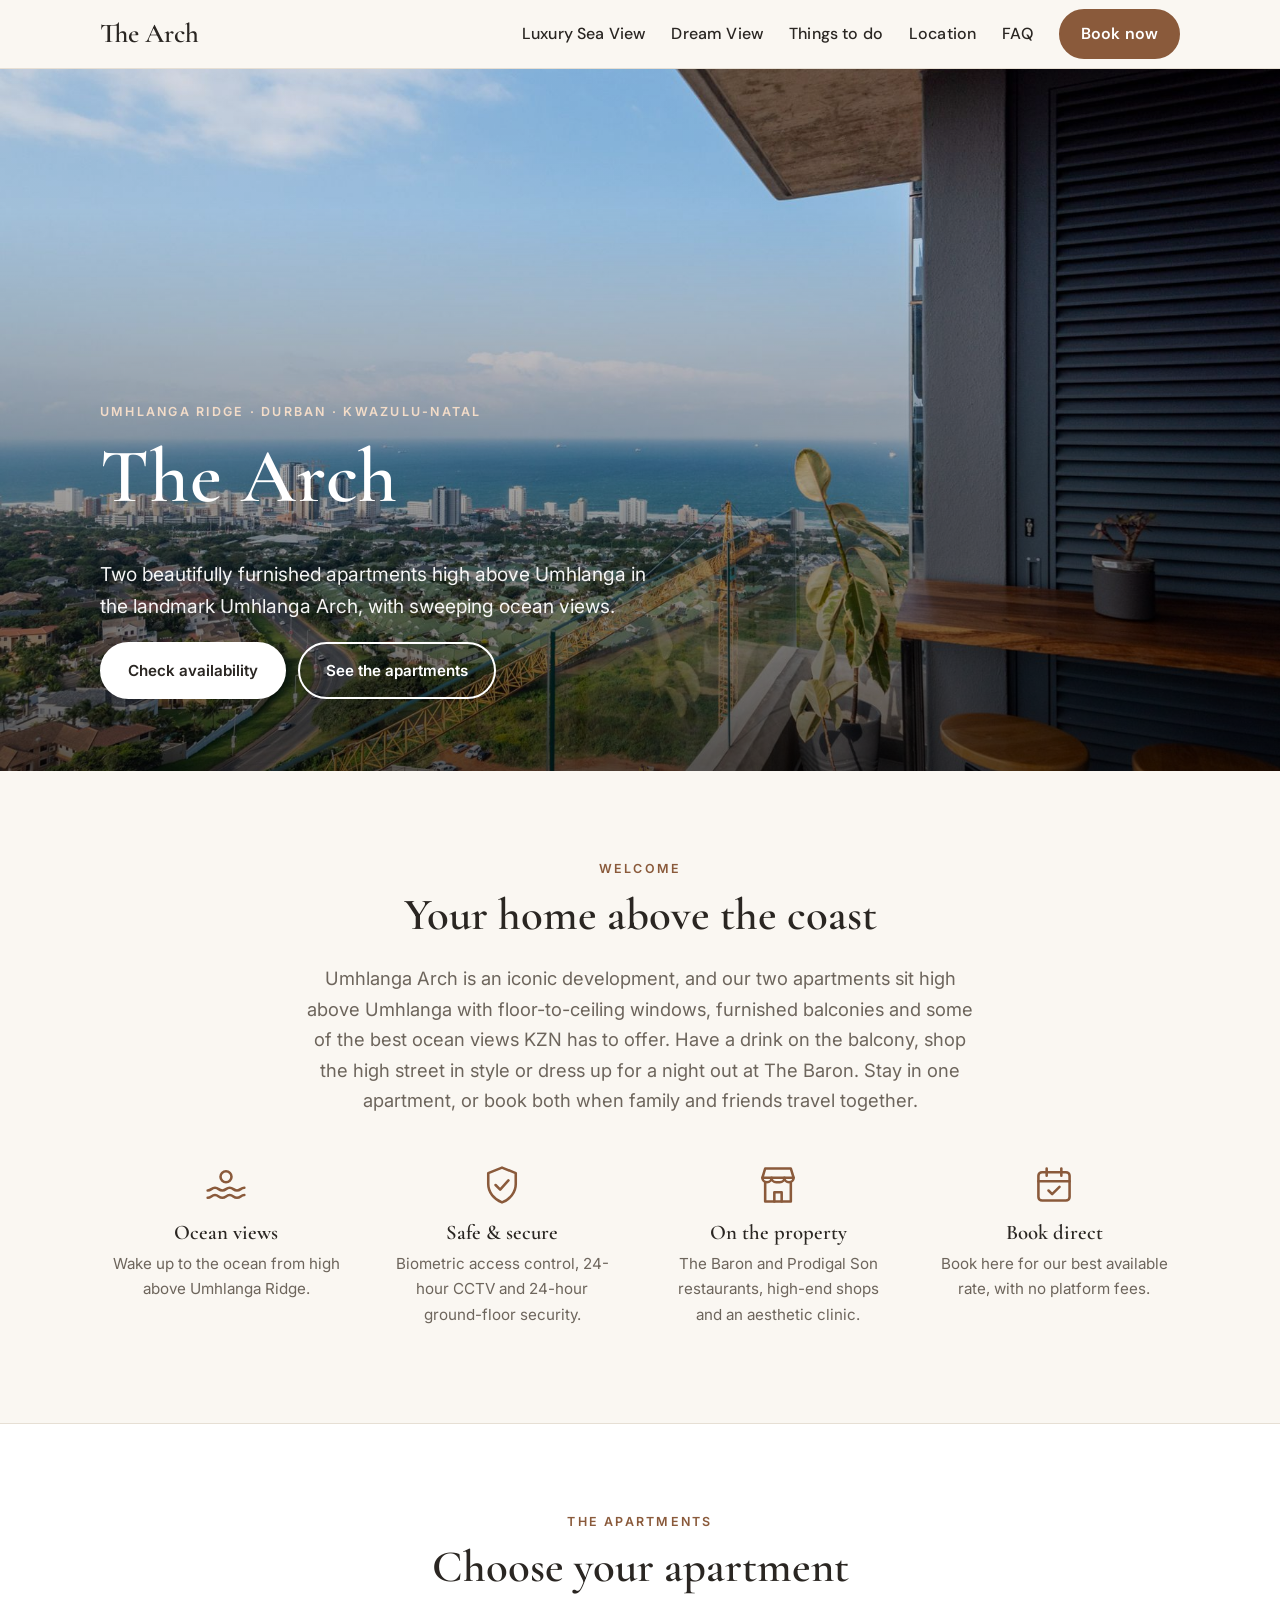
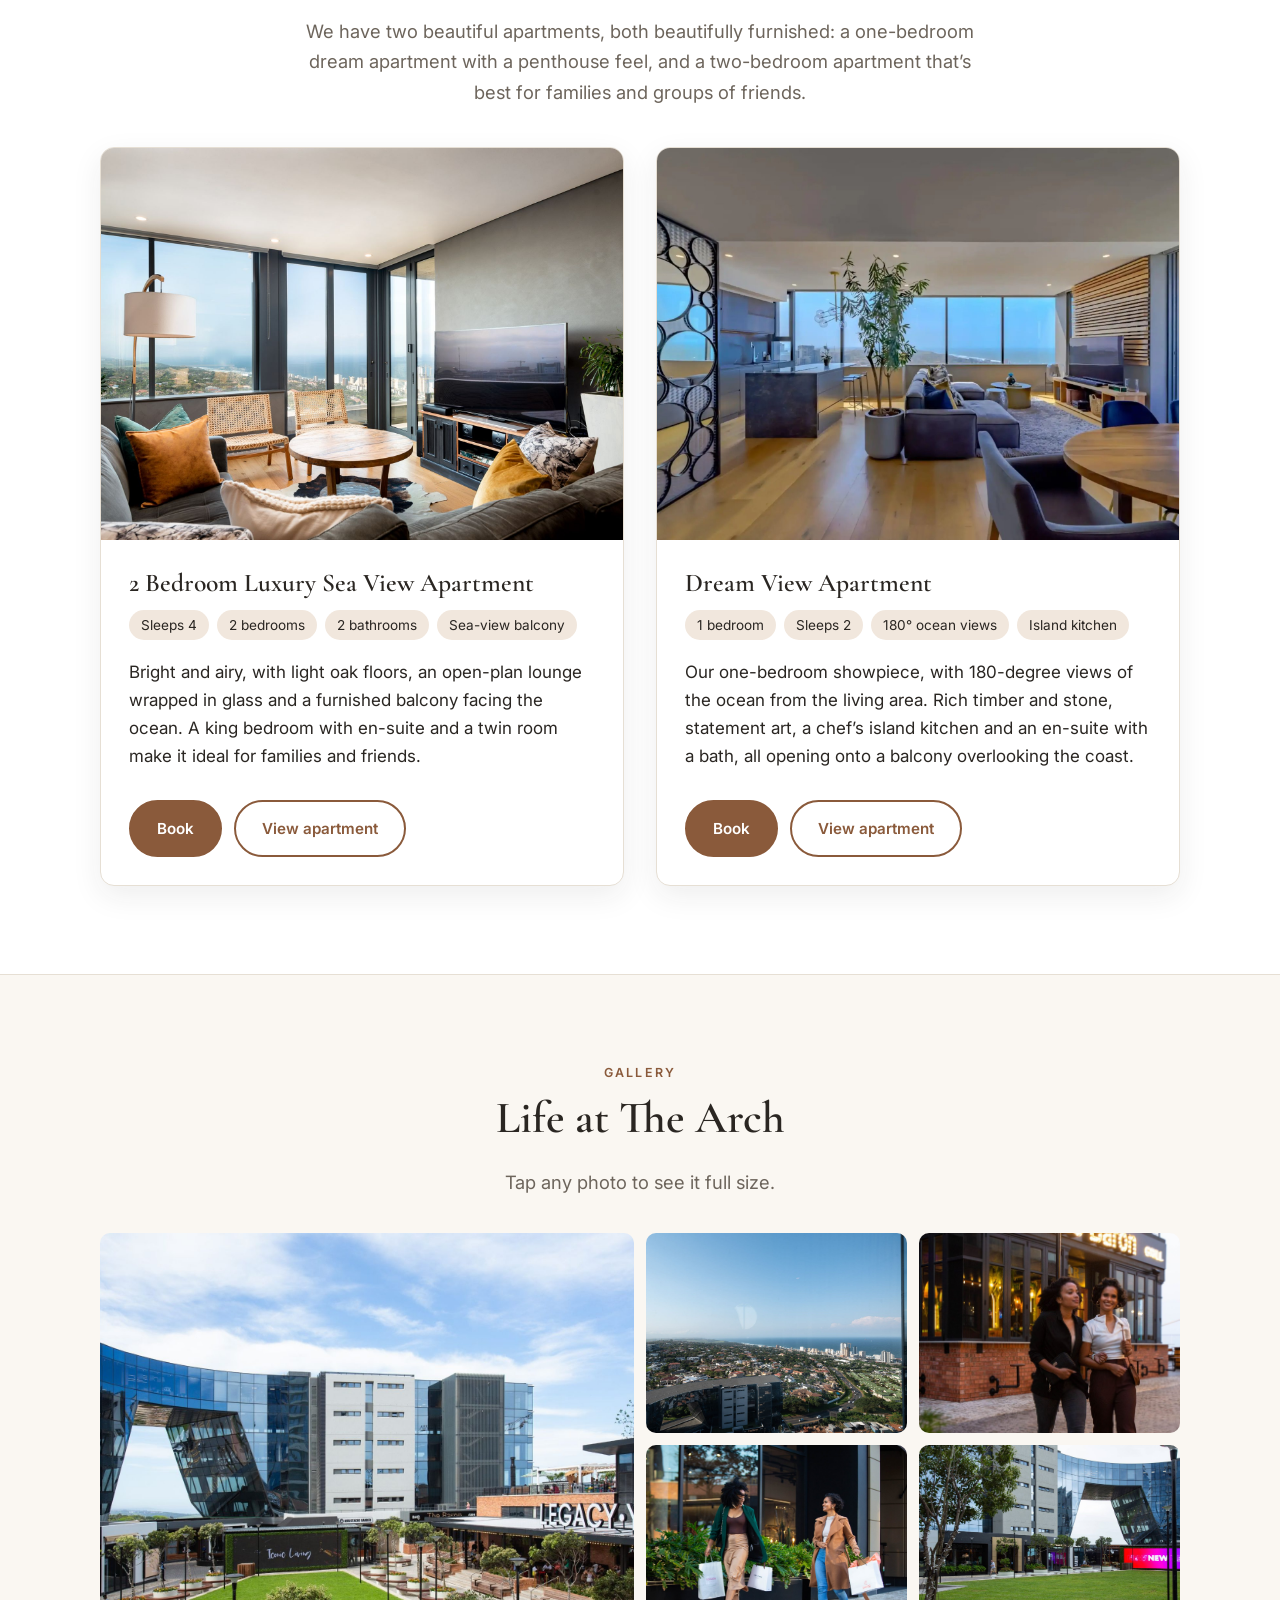
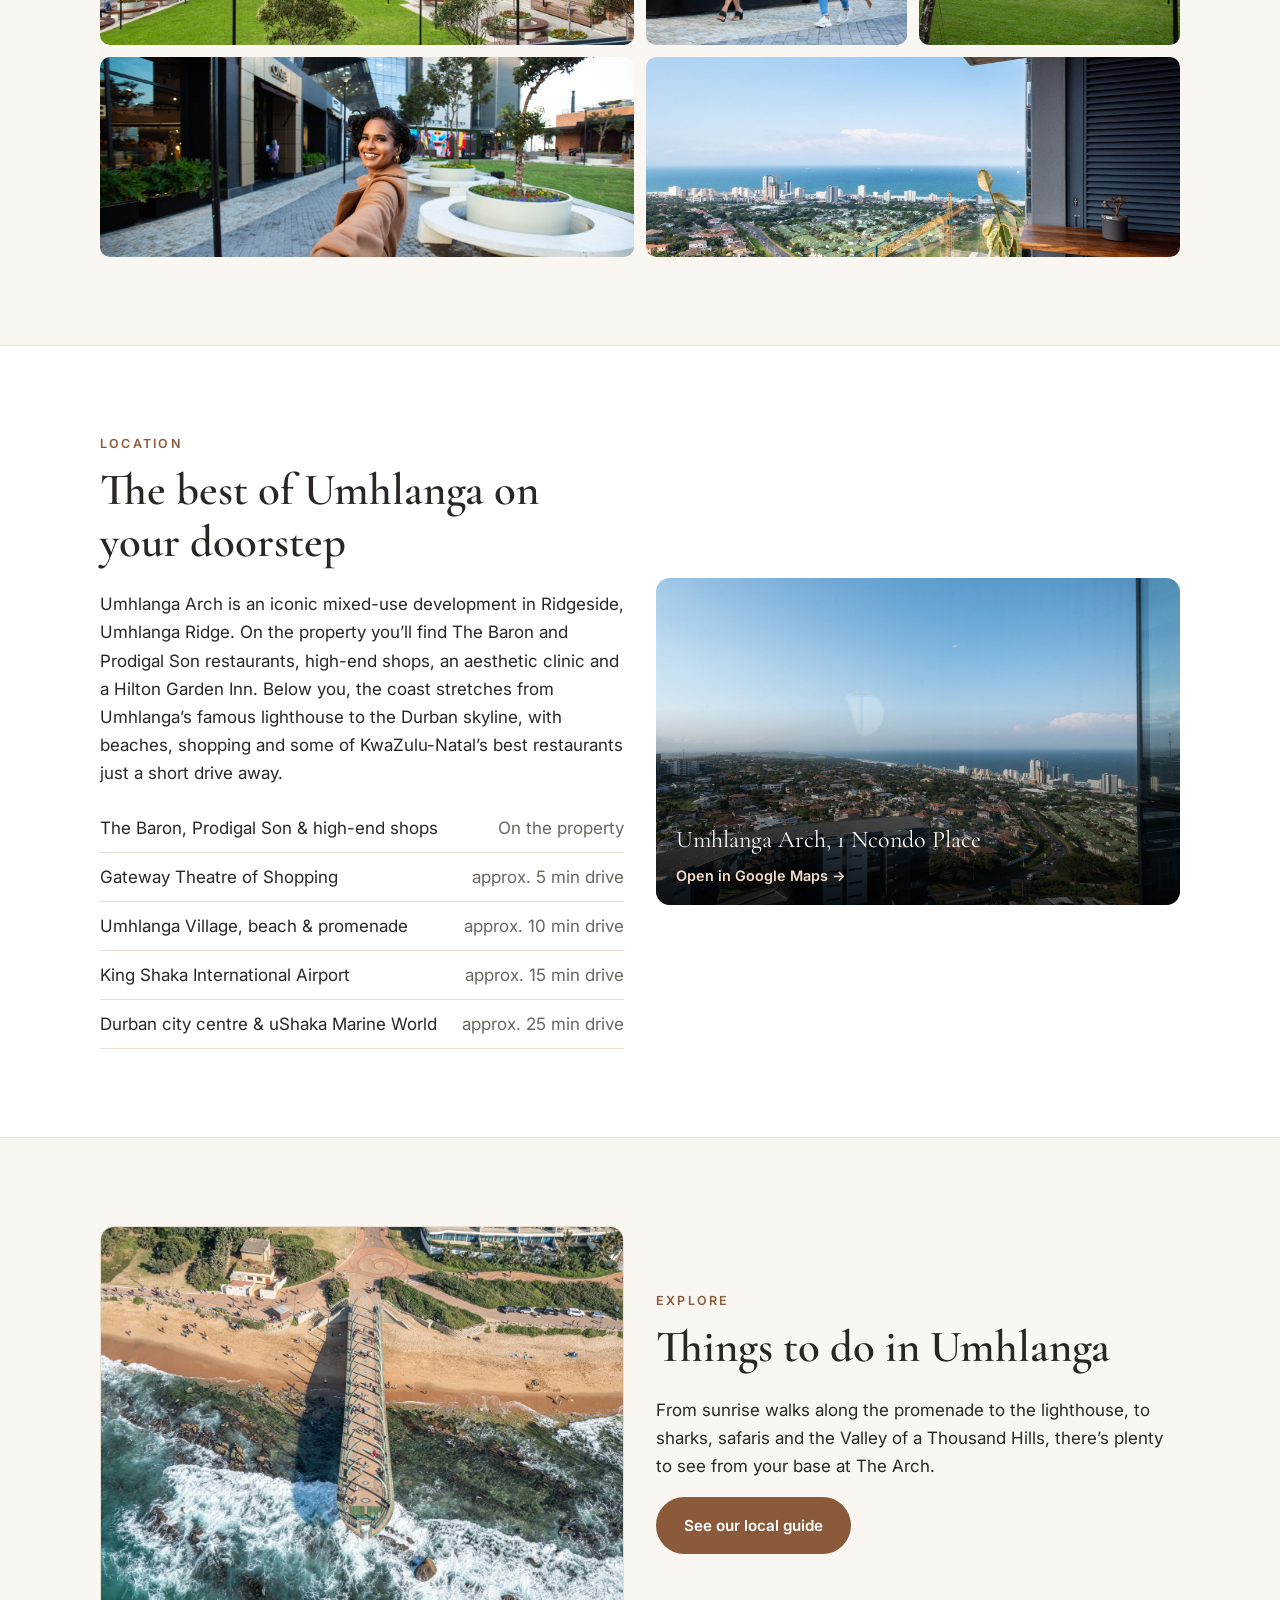
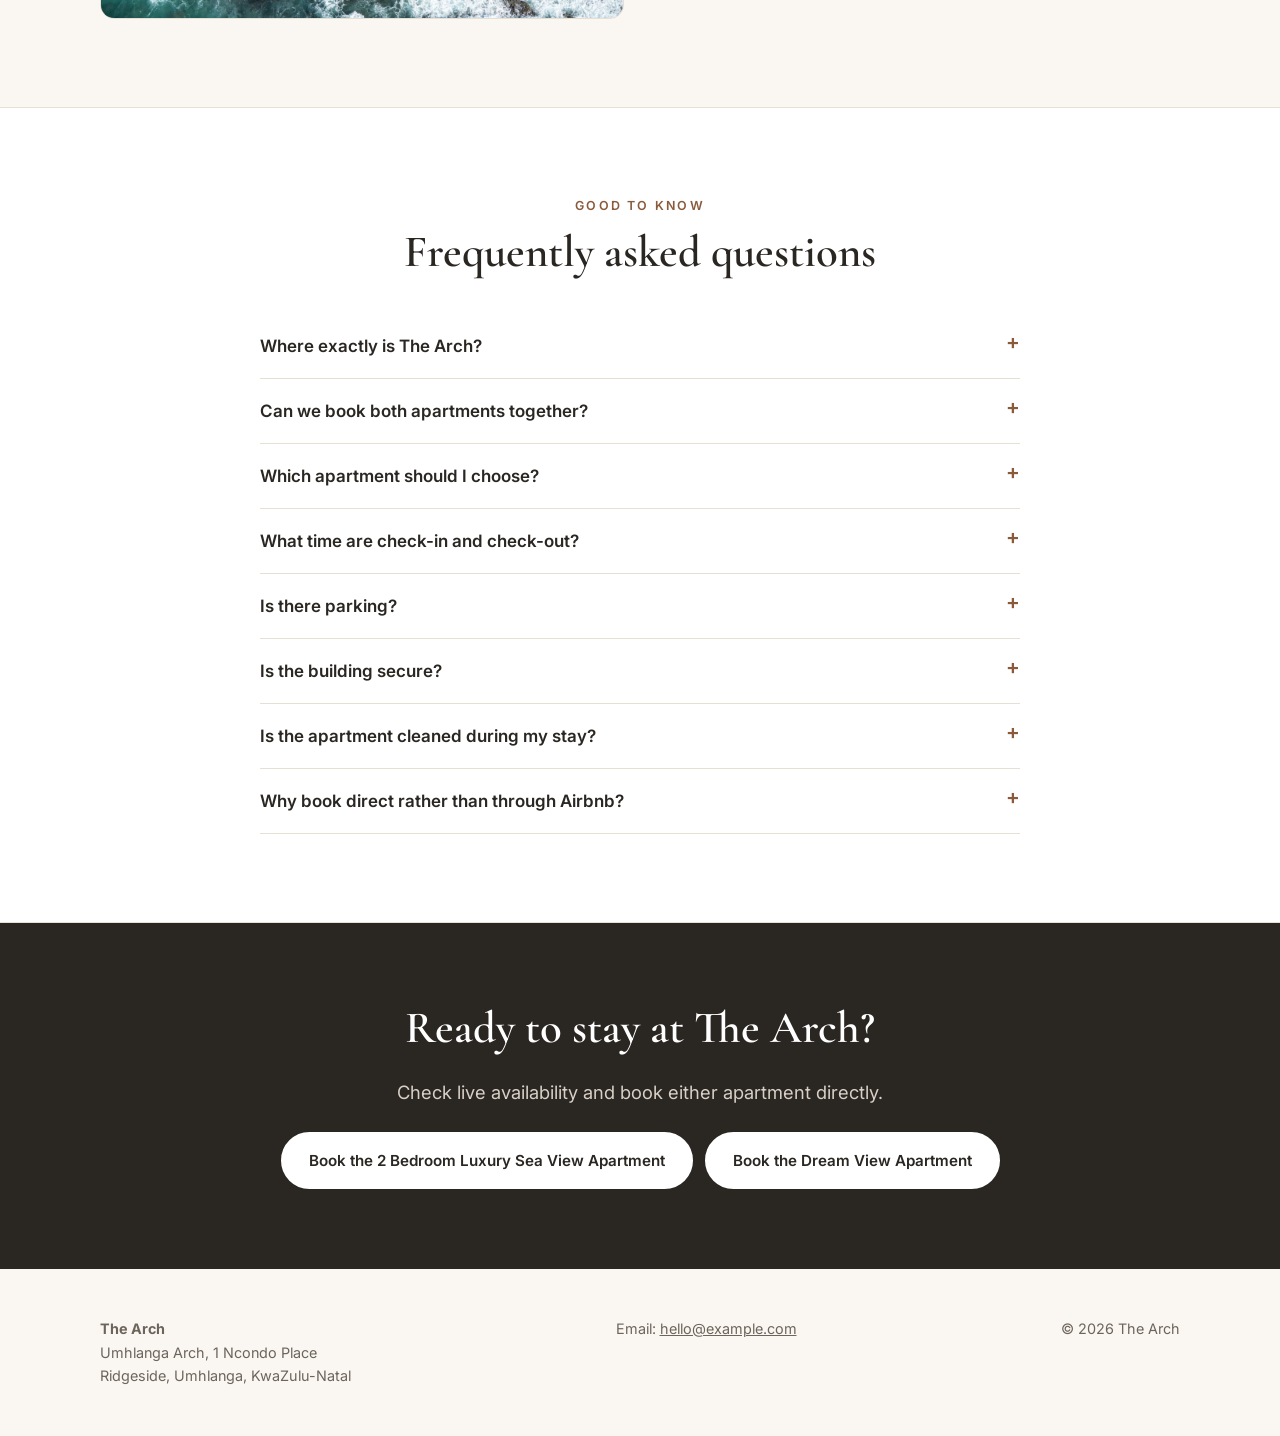
==== index.html @ df435fd0 "Use the balcony sea view as the home hero and add feature icons Co-Authored-By: Claude Opus 5.5 <nor" ====
<!DOCTYPE html>
<html lang="en-GB">
<head>
  <meta charset="utf-8">
  <meta name="viewport" content="width=device-width, initial-scale=1">
  <title>The Arch | Luxury Sea-View Apartments in Umhlanga</title>
  <meta name="description" content="Two beautifully furnished sea-view apartments in Umhlanga Arch, Umhlanga Ridge, Durban. Book direct for the best rate.">
  <meta property="og:title" content="The Arch | Luxury Sea-View Apartments in Umhlanga">
  <meta property="og:description" content="Two beautifully furnished sea-view apartments in Umhlanga Arch, Umhlanga Ridge, Durban. Book direct for the best rate.">
  <meta property="og:image" content="images/apartment-1/balcony-view.jpg">
  <link rel="preconnect" href="https://fonts.googleapis.com">
  <link rel="preconnect" href="https://fonts.gstatic.com" crossorigin>
  <link href="https://fonts.googleapis.com/css2?family=Cormorant+Garamond:wght@500;600&family=DM+Sans:wght@400;500;600&family=Inter:wght@400;600&display=swap" rel="stylesheet">
  <link rel="stylesheet" href="css/style.css">
</head>
<body>

<header class="site-header">
  <div class="container header-inner">
    <a class="brand" href="index.html">The Arch</a>
    <button class="nav-toggle" aria-label="Menu" aria-expanded="false">☰</button>
    <nav class="site-nav">
      <a href="apartment-1.html">Luxury Sea View</a>
      <a href="apartment-2.html">Dream View</a>
      <a href="things-to-do.html">Things to do</a>
      <a href="#location">Location</a>
      <a href="#faq">FAQ</a>
      <a class="btn" href="book.html">Book now</a>
    </nav>
  </div>
</header>

<section class="hero">
  <img class="hero-media" src="images/apartment-1/balcony-view.jpg" alt="Ocean view over Umhlanga from an apartment balcony at The Arch">
  <div class="container hero-content">
    <div class="eyebrow">Umhlanga Ridge · Durban · KwaZulu-Natal</div>
    <h1>The Arch</h1>
    <p>Two beautifully furnished apartments high above Umhlanga in the landmark Umhlanga Arch, with sweeping ocean views.</p>
    <div class="btn-row">
      <a class="btn light" href="book.html">Check availability</a>
      <a class="btn outline-light" href="#apartments">See the apartments</a>
    </div>
  </div>
</section>

<section class="section">
  <div class="container center">
    <div class="eyebrow">Welcome</div>
    <h2>Your home above the coast</h2>
    <p class="lead">Umhlanga Arch is an iconic development, and our two apartments sit high above Umhlanga with floor-to-ceiling windows, furnished balconies and some of the best ocean views KZN has to offer. Have a drink on the balcony, shop the high street in style or dress up for a night out at The Baron. Stay in one apartment, or book both when family and friends travel together.</p>
    <div class="features">
      <div class="feature"><svg class="feature-icon" viewBox="0 0 24 24" aria-hidden="true"><path d="M2 15c2 0 2-1.5 4-1.5S8 15 10 15s2-1.5 4-1.5 2 1.5 4 1.5 2-1.5 4-1.5"/><path d="M2 19c2 0 2-1.5 4-1.5S8 19 10 19s2-1.5 4-1.5 2 1.5 4 1.5 2-1.5 4-1.5"/><circle cx="12" cy="7.5" r="3"/></svg><h3>Ocean views</h3><p>Wake up to the ocean from high above Umhlanga Ridge.</p></div>
      <div class="feature"><svg class="feature-icon" viewBox="0 0 24 24" aria-hidden="true"><path d="M12 2.5 4.5 5.5v6c0 4.6 3.2 8.4 7.5 10 4.3-1.6 7.5-5.4 7.5-10v-6z"/><path d="m8.5 12 2.5 2.5 4.5-5"/></svg><h3>Safe &amp; secure</h3><p>Biometric access control, 24-hour CCTV and 24-hour ground-floor security.</p></div>
      <div class="feature"><svg class="feature-icon" viewBox="0 0 24 24" aria-hidden="true"><path d="M5 3h14l1.5 5H3.5z"/><path d="M3.5 8c0 1.4 1.1 2.5 2.5 2.5S8.5 9.4 8.5 8c0 1.4 1.1 2.5 2.5 2.5h2c1.4 0 2.5-1.1 2.5-2.5 0 1.4 1.1 2.5 2.5 2.5S20.5 9.4 20.5 8"/><path d="M5 10.5V21h14V10.5"/><path d="M10 21v-5h4v5"/></svg><h3>On the property</h3><p>The Baron and Prodigal Son restaurants, high-end shops and an aesthetic clinic.</p></div>
      <div class="feature"><svg class="feature-icon" viewBox="0 0 24 24" aria-hidden="true"><rect x="3.5" y="5" width="17" height="15.5" rx="2"/><path d="M3.5 10h17M8 3v4M16 3v4"/><path d="m9 15 2 2 4-4"/></svg><h3>Book direct</h3><p>Book here for our best available rate, with no platform fees.</p></div>
    </div>
  </div>
</section>

<section class="section alt" id="apartments">
  <div class="container">
    <div class="center">
      <div class="eyebrow">The apartments</div>
      <h2>Choose your apartment</h2>
      <p class="lead">We have two beautiful apartments, both beautifully furnished: a one-bedroom dream apartment with a penthouse feel, and a two-bedroom apartment that’s best for families and groups of friends.</p>
    </div>
    <div class="grid-2" style="margin-top:40px">
      <article class="card">
        <a href="apartment-1.html"><img class="card-media" src="images/apartment-1/cover.jpg" alt="2 Bedroom Luxury Sea View Apartment" loading="lazy"></a>
        <div class="card-body">
          <h3 data-apt-name="apartment-1">2 Bedroom Luxury Sea View Apartment</h3>
          <ul class="facts"><li>Sleeps 4</li><li>2 bedrooms</li><li>2 bathrooms</li><li>Sea-view balcony</li></ul>
          <p>Bright and airy, with light oak floors, an open-plan lounge wrapped in glass and a furnished balcony facing the ocean. A king bedroom with en-suite and a twin room make it ideal for families and friends.</p>
          <div class="btn-row">
            <a class="btn" data-book="apartment-1" href="book.html">Book</a>
            <a class="btn ghost" href="apartment-1.html">View apartment</a>
          </div>
        </div>
      </article>
      <article class="card">
        <a href="apartment-2.html"><img class="card-media" src="images/apartment-2/cover.jpg" alt="Dream View Apartment" loading="lazy"></a>
        <div class="card-body">
          <h3 data-apt-name="apartment-2">Dream View Apartment</h3>
          <ul class="facts"><li>1 bedroom</li><li>Sleeps 2</li><li>180° ocean views</li><li>Island kitchen</li></ul>
          <p>Our one-bedroom showpiece, with 180-degree views of the ocean from the living area. Rich timber and stone, statement art, a chef’s island kitchen and an en-suite with a bath, all opening onto a balcony overlooking the coast.</p>
          <div class="btn-row">
            <a class="btn" data-book="apartment-2" href="book.html">Book</a>
            <a class="btn ghost" href="apartment-2.html">View apartment</a>
          </div>
        </div>
      </article>
    </div>
  </div>
</section>

<section class="section" id="gallery">
  <div class="container">
    <div class="center">
      <div class="eyebrow">Gallery</div>
      <h2>Life at The Arch</h2>
      <p class="lead">Tap any photo to see it full size.</p>
    </div>
    <div class="gallery gallery-7" data-gallery>
      <img src="images/arch/courtyard.jpg" alt="The courtyard and lawn at Umhlanga Arch" loading="lazy">
      <img src="images/building/view-south.jpg" alt="Ocean view along the coast from The Arch" loading="lazy">
      <img src="images/arch/the-baron.jpg" alt="The Baron bar and grill at Umhlanga Arch" loading="lazy">
      <img src="images/arch/shopping.jpg" alt="Shopping on the Arch high street" loading="lazy">
      <img src="images/arch/lawn.jpg" alt="The lawn and shops at Umhlanga Arch" loading="lazy">
      <img src="images/arch/promenade.jpg" alt="Strolling the Arch precinct" loading="lazy">
      <img src="images/apartment-1/balcony-view.jpg" alt="Balcony view over Umhlanga" loading="lazy">
    </div>
  </div>
</section>

<section class="section alt" id="location">
  <div class="container grid-2" style="align-items:center">
    <div>
      <div class="eyebrow">Location</div>
      <h2>The best of Umhlanga on your doorstep</h2>
      <p>Umhlanga Arch is an iconic mixed-use development in Ridgeside, Umhlanga Ridge. On the property you’ll find The Baron and Prodigal Son restaurants, high-end shops, an aesthetic clinic and a Hilton Garden Inn. Below you, the coast stretches from Umhlanga’s famous lighthouse to the Durban skyline, with beaches, shopping and some of KwaZulu-Natal’s best restaurants just a short drive away.</p>
      <ul class="nearby">
        <li><span>The Baron, Prodigal Son &amp; high-end shops</span><span>On the property</span></li>
        <li><span>Gateway Theatre of Shopping</span><span>approx. 5 min drive</span></li>
        <li><span>Umhlanga Village, beach &amp; promenade</span><span>approx. 10 min drive</span></li>
        <li><span>King Shaka International Airport</span><span>approx. 15 min drive</span></li>
        <li><span>Durban city centre &amp; uShaka Marine World</span><span>approx. 25 min drive</span></li>
      </ul>
    </div>
    <a class="map-card" href="https://www.google.com/maps/search/?api=1&amp;query=Umhlanga+Arch+1+Ncondo+Place+Umhlanga" target="_blank" rel="noopener">
      <img src="images/building/view-south.jpg" alt="View along the coast from Umhlanga Arch" loading="lazy">
      <span class="map-card-label">Umhlanga Arch, 1 Ncondo Place<span>Open in Google Maps →</span></span>
    </a>
  </div>
</section>

<section class="section">
  <div class="container grid-2" style="align-items:center">
    <div class="map-wrap" style="aspect-ratio:4/3"><img src="images/building/whalebone-pier.jpg" alt="Whalebone Pier and Umhlanga beach from above" loading="lazy"></div>
    <div>
      <div class="eyebrow">Explore</div>
      <h2>Things to do in Umhlanga</h2>
      <p>From sunrise walks along the promenade to the lighthouse, to sharks, safaris and the Valley of a Thousand Hills, there’s plenty to see from your base at The Arch.</p>
      <a class="btn" href="things-to-do.html">See our local guide</a>
    </div>
  </div>
</section>

<section class="section alt" id="faq">
  <div class="container">
    <div class="center">
      <div class="eyebrow">Good to know</div>
      <h2>Frequently asked questions</h2>
    </div>
    <div class="faq">
      <details><summary>Where exactly is The Arch?</summary><p>Both apartments are in Umhlanga Arch, 1 Ncondo Place, Ridgeside, Umhlanga, KwaZulu-Natal. Full arrival instructions are sent with your booking confirmation.</p></details>
      <details><summary>Can we book both apartments together?</summary><p>Yes. Both apartments are in the same building, which makes them ideal for families and groups who want to be together but still have their own space. Simply book each apartment for the same dates.</p></details>
      <details><summary>Which apartment should I choose?</summary><p>The 2 Bedroom Luxury Sea View Apartment has a king room and a twin room and sleeps up to four, so it’s best for families and groups of friends. The Dream View Apartment is a one-bedroom apartment with a penthouse feel and 180-degree ocean views, ideal for couples or a special trip.</p></details>
      <details><summary>What time are check-in and check-out?</summary><p>Check-in is between 15:00 and 21:00, and check-out is before 10:00.</p></details>
      <details><summary>Is there parking?</summary><p>The Luxury Sea View Apartment comes with up to two parking bays. For the Dream View Apartment, let us know when you book if you’re arriving by car and we’ll send you the parking details.</p></details>
      <details><summary>Is the building secure?</summary><p>Yes. Umhlanga Arch has biometric access control, 24-hour CCTV and 24-hour security on the ground floor, plus a professional concierge service.</p></details>
      <details><summary>Is the apartment cleaned during my stay?</summary><p>As holiday apartments we don’t offer daily cleans, but if you’d like your apartment cleaned during your stay, just speak to the concierge and arrange payment through them.</p></details>
      <details><summary>Why book direct rather than through Airbnb?</summary><p>Booking direct means no platform service fees, so you get our best available rate, and you deal with us personally from enquiry to check-out.</p></details>
    </div>
  </div>
</section>

<section class="cta-band">
  <div class="container">
    <h2>Ready to stay at The Arch?</h2>
    <p class="lead" style="margin:0 auto">Check live availability and book either apartment directly.</p>
    <div class="btn-row">
      <a class="btn light" data-book="apartment-1" href="book.html">Book the <span data-apt-name="apartment-1">Luxury Sea View Apartment</span></a>
      <a class="btn light" data-book="apartment-2" href="book.html">Book the <span data-apt-name="apartment-2">Dream View Apartment</span></a>
    </div>
  </div>
</section>

<footer class="site-footer">
  <div class="container footer-inner">
    <div><strong>The Arch</strong><br>Umhlanga Arch, 1 Ncondo Place<br>Ridgeside, Umhlanga, KwaZulu-Natal</div>
    <div>
      Email: <a data-email href="#"></a><br>
      <span data-phone-wrap>Phone / WhatsApp: <a data-phone href="#"></a></span>
    </div>
    <div>© <span id="year"></span> The Arch</div>
  </div>
</footer>

<div class="lightbox" hidden>
  <button class="lightbox-close" aria-label="Close">×</button>
  <button class="lightbox-prev" aria-label="Previous photo">‹</button>
  <img alt="">
  <button class="lightbox-next" aria-label="Next photo">›</button>
</div>

<script src="js/config.js"></script>
<script src="js/main.js"></script>
</body>
</html>
---- css/style.css ----
:root {
  --bg: #faf7f2;
  --surface: #ffffff;
  --ink: #2a2622;
  --muted: #6d655c;
  --line: #e6dfd4;
  --accent: #8a5a3b;
  --accent-ink: #ffffff;
  --accent-soft: #f1e7dd;
  --radius: 14px;
  --shadow: 0 10px 30px rgba(42, 38, 34, 0.08);
  --max: 1120px;
  --serif: "Cormorant Garamond", Georgia, "Times New Roman", serif;
  --sans: "Inter", system-ui, -apple-system, "Segoe UI", Roboto, sans-serif;
}

*, *::before, *::after { box-sizing: border-box; }
html { scroll-behavior: smooth; }
body {
  margin: 0;
  background: var(--bg);
  color: var(--ink);
  font-family: var(--sans);
  font-size: 17px;
  line-height: 1.65;
  -webkit-font-smoothing: antialiased;
}
img { max-width: 100%; display: block; }
a { color: var(--accent); }
h1, h2, h3 { font-family: var(--serif); font-weight: 600; line-height: 1.15; margin: 0 0 .5em; }
h1 { font-size: clamp(2.6rem, 7vw, 4.8rem); letter-spacing: .01em; }
h2 { font-size: clamp(2rem, 4.5vw, 2.8rem); }
h3 { font-size: 1.6rem; }
p { margin: 0 0 1em; }

.container { width: 100%; max-width: var(--max); margin: 0 auto; padding: 0 20px; }
.section { padding: 88px 0; }
.section.alt { background: var(--surface); border-top: 1px solid var(--line); border-bottom: 1px solid var(--line); }
.eyebrow { text-transform: uppercase; letter-spacing: .18em; font-size: .78rem; color: var(--accent); font-weight: 600; margin-bottom: .8em; }
.lead { font-size: 1.15rem; color: var(--muted); max-width: 680px; }
.center { text-align: center; }
.center .lead { margin-left: auto; margin-right: auto; }

/* Buttons */
.btn {
  display: inline-block; padding: 14px 26px; border-radius: 999px;
  background: var(--accent); color: var(--accent-ink); text-decoration: none;
  font-weight: 600; font-size: .95rem; border: 2px solid var(--accent);
  transition: transform .15s ease, background .15s ease;
}
.btn:hover { transform: translateY(-1px); background: #744a2f; border-color: #744a2f; }
.btn.ghost { background: transparent; color: var(--accent); }
.btn.ghost:hover { background: var(--accent-soft); }
.btn.light { background: #fff; color: var(--ink); border-color: #fff; }
.btn.outline-light { background: transparent; color: #fff; border-color: #fff; }
.btn.outline-light:hover { background: rgba(255,255,255,.15); }
.btn-row { display: flex; flex-wrap: wrap; gap: 12px; }

/* Header */
.site-header {
  position: sticky; top: 0; z-index: 50;
  background: rgba(250, 247, 242, .92); backdrop-filter: blur(8px);
  border-bottom: 1px solid var(--line);
}
.header-inner { display: flex; align-items: center; justify-content: space-between; height: 68px; }
.brand { font-family: var(--serif); font-size: 1.7rem; font-weight: 600; color: var(--ink); text-decoration: none; }
.site-nav { display: flex; gap: 26px; align-items: center; }
.site-nav a { color: var(--ink); text-decoration: none; font-family: "DM Sans", var(--sans); font-size: 1rem; font-weight: 500; letter-spacing: .01em; }
.site-nav a:hover { color: var(--accent); }
.site-nav .btn { color: var(--accent-ink); padding: 10px 20px; font-weight: 600; }
.nav-toggle { display: none; background: none; border: 0; font-size: 1.6rem; cursor: pointer; color: var(--ink); }

@media (max-width: 820px) {
  .nav-toggle { display: block; }
  .site-nav {
    display: none; position: absolute; top: 68px; left: 0; right: 0;
    flex-direction: column; gap: 0; background: var(--bg); border-bottom: 1px solid var(--line);
  }
  .site-nav.open { display: flex; }
  .site-nav a { padding: 14px 20px; width: 100%; }
  .site-nav .btn { margin: 10px 20px 16px; width: auto; text-align: center; }
}

/* Hero */
.hero { position: relative; min-height: 78vh; display: flex; align-items: flex-end; color: #fff; overflow: hidden; }
.hero-media { position: absolute; inset: 0; width: 100%; height: 100%; object-fit: cover; }
.hero::after { content: ""; position: absolute; inset: 0; background: linear-gradient(180deg, rgba(0,0,0,.1) 20%, rgba(0,0,0,.65)); }
.hero-content { position: relative; z-index: 1; padding-bottom: 72px; }
.hero .eyebrow { color: #f3dcc8; }
.hero p { font-size: 1.2rem; max-width: 560px; opacity: .95; }

/* Apartment cards */
.grid-2 { display: grid; grid-template-columns: repeat(2, 1fr); gap: 32px; }
@media (max-width: 820px) { .grid-2 { grid-template-columns: 1fr; } }
.card { background: var(--surface); border: 1px solid var(--line); border-radius: var(--radius); overflow: hidden; box-shadow: var(--shadow); display: flex; flex-direction: column; }
.card-media { aspect-ratio: 4 / 3; width: 100%; object-fit: cover; }
.card-body { padding: 28px; display: flex; flex-direction: column; flex: 1; }
.card-body .btn-row { margin-top: auto; padding-top: 12px; }
.facts { display: flex; flex-wrap: wrap; gap: 8px; list-style: none; padding: 0; margin: 0 0 18px; }
.facts li { background: var(--accent-soft); color: var(--ink); border-radius: 999px; padding: 4px 12px; font-size: .85rem; }

/* Features */
.features { display: grid; grid-template-columns: repeat(auto-fit, minmax(220px, 1fr)); gap: 24px; margin-top: 40px; }
.feature { padding: 8px 12px; text-align: center; }
.feature-icon { width: 44px; height: 44px; margin: 0 auto 14px; display: block; fill: none; stroke: var(--accent); stroke-width: 1.4; stroke-linecap: round; stroke-linejoin: round; }
.feature h3 { font-size: 1.3rem; margin-bottom: .3em; }
.feature p { color: var(--muted); margin: 0; font-size: .95rem; }

/* Gallery */
.gallery { display: grid; grid-template-columns: repeat(4, 1fr); grid-auto-rows: 200px; gap: 12px; margin-top: 36px; }
.gallery > * { width: 100%; height: 100%; object-fit: cover; border-radius: 10px; }
.gallery > :first-child { grid-column: span 2; grid-row: span 2; }
@media (max-width: 820px) {
  .gallery { grid-template-columns: repeat(2, 1fr); grid-auto-rows: 160px; }
}

.gallery img { cursor: zoom-in; transition: opacity .15s ease; }
.gallery img:hover { opacity: .9; }
.lightbox { position: fixed; inset: 0; z-index: 100; background: rgba(20, 18, 16, .94); display: flex; align-items: center; justify-content: center; padding: 24px; }
.lightbox[hidden] { display: none; }
.lightbox img { max-width: 100%; max-height: 90vh; border-radius: 8px; }
.lightbox button { position: absolute; background: none; border: 0; color: #fff; font-size: 2.6rem; cursor: pointer; padding: 8px 16px; line-height: 1; }
.lightbox-close { top: 12px; right: 12px; }
.lightbox-prev { left: 8px; top: 50%; transform: translateY(-50%); }
.lightbox-next { right: 8px; top: 50%; transform: translateY(-50%); }

/* Apartment page */
.apt-hero { padding: 56px 0 24px; }
.apt-layout { display: grid; grid-template-columns: 1.6fr 1fr; gap: 48px; align-items: start; }
@media (max-width: 900px) { .apt-layout { grid-template-columns: 1fr; } }
.book-panel { position: sticky; top: 92px; background: var(--surface); border: 1px solid var(--line); border-radius: var(--radius); padding: 28px; box-shadow: var(--shadow); }
.book-panel .btn { width: 100%; text-align: center; margin-bottom: 10px; }
.book-panel small { color: var(--muted); display: block; text-align: center; }
.amenities { columns: 2; list-style: none; padding: 0; margin: 0 0 1.5em; }
.amenities li { padding: 6px 0 6px 26px; position: relative; break-inside: avoid; }
.amenities li::before { content: "✓"; position: absolute; left: 0; color: var(--accent); font-weight: 700; }
@media (max-width: 560px) { .amenities { columns: 1; } }
.rules { list-style: none; padding: 0; margin: 0; border-top: 1px solid var(--line); }
.rules li { display: flex; justify-content: space-between; gap: 16px; padding: 12px 0; border-bottom: 1px solid var(--line); }
.rules li span:last-child { color: var(--muted); text-align: right; }

/* Booking */
.booking-frame { width: 100%; min-height: 640px; border: 1px solid var(--line); border-radius: var(--radius); background: #fff; }
.book-choice { text-align: center; }
.book-choice .card-body { align-items: center; }

/* Reviews */
.reviews { display: grid; grid-template-columns: repeat(auto-fit, minmax(260px, 1fr)); gap: 24px; margin-top: 36px; }
.review { background: var(--bg); border: 1px solid var(--line); border-radius: var(--radius); padding: 28px; }
.review p { font-family: var(--serif); font-size: 1.25rem; line-height: 1.45; }
.review cite { color: var(--muted); font-style: normal; font-size: .9rem; }
.stars { color: var(--accent); letter-spacing: 2px; margin-bottom: 10px; }

/* Location */
.map-wrap { border-radius: var(--radius); overflow: hidden; border: 1px solid var(--line); aspect-ratio: 16 / 10; }
.map-wrap iframe { width: 100%; height: 100%; border: 0; }
.nearby { list-style: none; padding: 0; margin: 0; }
.nearby li { display: flex; justify-content: space-between; padding: 10px 0; border-bottom: 1px solid var(--line); }
.nearby li span:last-child { color: var(--muted); }

/* FAQ */
.faq { max-width: 760px; margin: 36px auto 0; }
.faq details { border-bottom: 1px solid var(--line); padding: 18px 0; }
.faq summary { cursor: pointer; font-weight: 600; list-style: none; display: flex; justify-content: space-between; }
.faq summary::after { content: "+"; color: var(--accent); font-size: 1.3rem; line-height: 1; }
.faq details[open] summary::after { content: "–"; }
.faq details p { color: var(--muted); margin: 12px 0 0; }

/* CTA band */
.cta-band { background: var(--ink); color: #fff; text-align: center; padding: 80px 0; }
.cta-band .lead { color: #d8d0c6; }
.cta-band .btn-row { justify-content: center; margin-top: 24px; }

/* Footer */
.site-footer { padding: 48px 0; font-size: .9rem; color: var(--muted); }
.footer-inner { display: flex; flex-wrap: wrap; justify-content: space-between; gap: 24px; }
.site-footer a { color: var(--muted); }

/* Things to do */
.hero-short { min-height: 52vh; }
.place-grid { display: grid; grid-template-columns: repeat(auto-fill, minmax(300px, 1fr)); gap: 24px; margin-top: 28px; align-items: start; }
.place { background: var(--surface); border: 1px solid var(--line); border-radius: var(--radius); overflow: hidden; }
.place summary { list-style: none; cursor: pointer; display: block; }
.place summary::-webkit-details-marker { display: none; }
.place summary:focus-visible { outline: 3px solid var(--accent); outline-offset: 2px; }
.place-media { position: relative; display: block; aspect-ratio: 4 / 3; }
.place-media img { width: 100%; height: 100%; object-fit: cover; transition: transform .4s ease; }
.place summary:hover .place-media img { transform: scale(1.03); }
.place-media::after { content: ""; position: absolute; inset: 0; background: linear-gradient(180deg, rgba(0,0,0,0) 35%, rgba(0,0,0,.78)); }
.place-label { position: absolute; left: 18px; right: 18px; bottom: 16px; z-index: 1; color: #fff; display: flex; flex-direction: column; gap: 2px; }
.place-label .place-title { font-family: var(--serif); font-size: 1.6rem; line-height: 1.15; text-shadow: 0 1px 8px rgba(0,0,0,.45); }
.place-label .place-time { color: #f3dcc8; font-size: .85rem; font-weight: 600; }
.place-more { display: flex; justify-content: space-between; align-items: center; padding: 12px 18px; color: var(--accent); font-size: .9rem; font-weight: 600; }
.place-more::after { content: "+"; font-size: 1.3rem; line-height: 1; }
.place[open] .place-more::after { content: "–"; }
.place p { margin: 0; padding: 0 18px 18px; color: var(--muted); font-size: .95rem; }
.place-list { display: grid; grid-template-columns: repeat(auto-fill, minmax(300px, 1fr)); gap: 16px; margin-top: 28px; align-items: start; }
.section.alt .place { background: var(--bg); }
.place-text summary { padding: 18px 18px 0; display: flex; flex-direction: column; gap: 2px; }
.place-text .place-title { font-family: var(--serif); font-size: 1.4rem; line-height: 1.2; }
.place-text .place-time { color: var(--accent); font-size: .85rem; font-weight: 600; }
.place-text .place-more { padding: 10px 0 16px; }
@media (prefers-reduced-motion: reduce) { .place-media img { transition: none; } }
.tip-grid { display: grid; grid-template-columns: repeat(var(--cols, 3), minmax(0, 1fr)); gap: 20px; margin-top: 24px; }
@media (max-width: 960px) { .tip-grid { grid-template-columns: repeat(2, minmax(0, 1fr)); } }
@media (max-width: 600px) { .tip-grid { grid-template-columns: 1fr; } }
.tip { background: var(--surface); border: 1px solid var(--line); border-radius: var(--radius); overflow: hidden; display: flex; flex-direction: column; }
.tip-img { width: 100%; aspect-ratio: 4 / 3; object-fit: cover; }
.tip-body { padding: 22px; display: flex; flex-direction: column; flex: 1; }
.section.alt .tip { background: var(--bg); }
.tip h3 { font-size: 1.45rem; margin-bottom: .15em; }
.tip-meta { color: var(--accent); font-size: .85rem; font-weight: 600; margin-bottom: .7em; }
.tip p { color: var(--muted); font-size: .95rem; margin: 0 0 1em; }
.tip a { margin-top: auto; font-weight: 600; font-size: .9rem; text-decoration: none; }
.tip a:hover { text-decoration: underline; }
.map-card { position: relative; display: block; border-radius: var(--radius); overflow: hidden; aspect-ratio: 16 / 10; max-width: 100%; }
.map-card img { width: 100%; height: 100%; object-fit: cover; transition: transform .4s ease; }
.map-card:hover img { transform: scale(1.03); }
.map-card::after { content: ""; position: absolute; inset: 0; background: linear-gradient(180deg, rgba(0,0,0,0) 40%, rgba(0,0,0,.7)); }
.map-card-label { position: absolute; left: 20px; right: 20px; bottom: 18px; z-index: 1; color: #fff; font-family: var(--serif); font-size: 1.5rem; display: flex; flex-direction: column; gap: 4px; }
.map-card-label span { font-family: var(--sans); font-size: .9rem; font-weight: 600; color: #f3dcc8; }
.map-wrap img { width: 100%; height: 100%; object-fit: cover; }
.credits { padding: 28px 0; font-size: .8rem; color: var(--muted); }
.credits summary { cursor: pointer; font-weight: 600; }
.credits ul { margin: 12px 0; padding-left: 18px; columns: 2; column-gap: 32px; }
.credits li { break-inside: avoid; margin-bottom: 4px; }
.credits a { color: var(--muted); }
@media (max-width: 700px) { .credits ul { columns: 1; } }
.gallery-7 > :nth-child(n+6) { grid-column: span 2; }
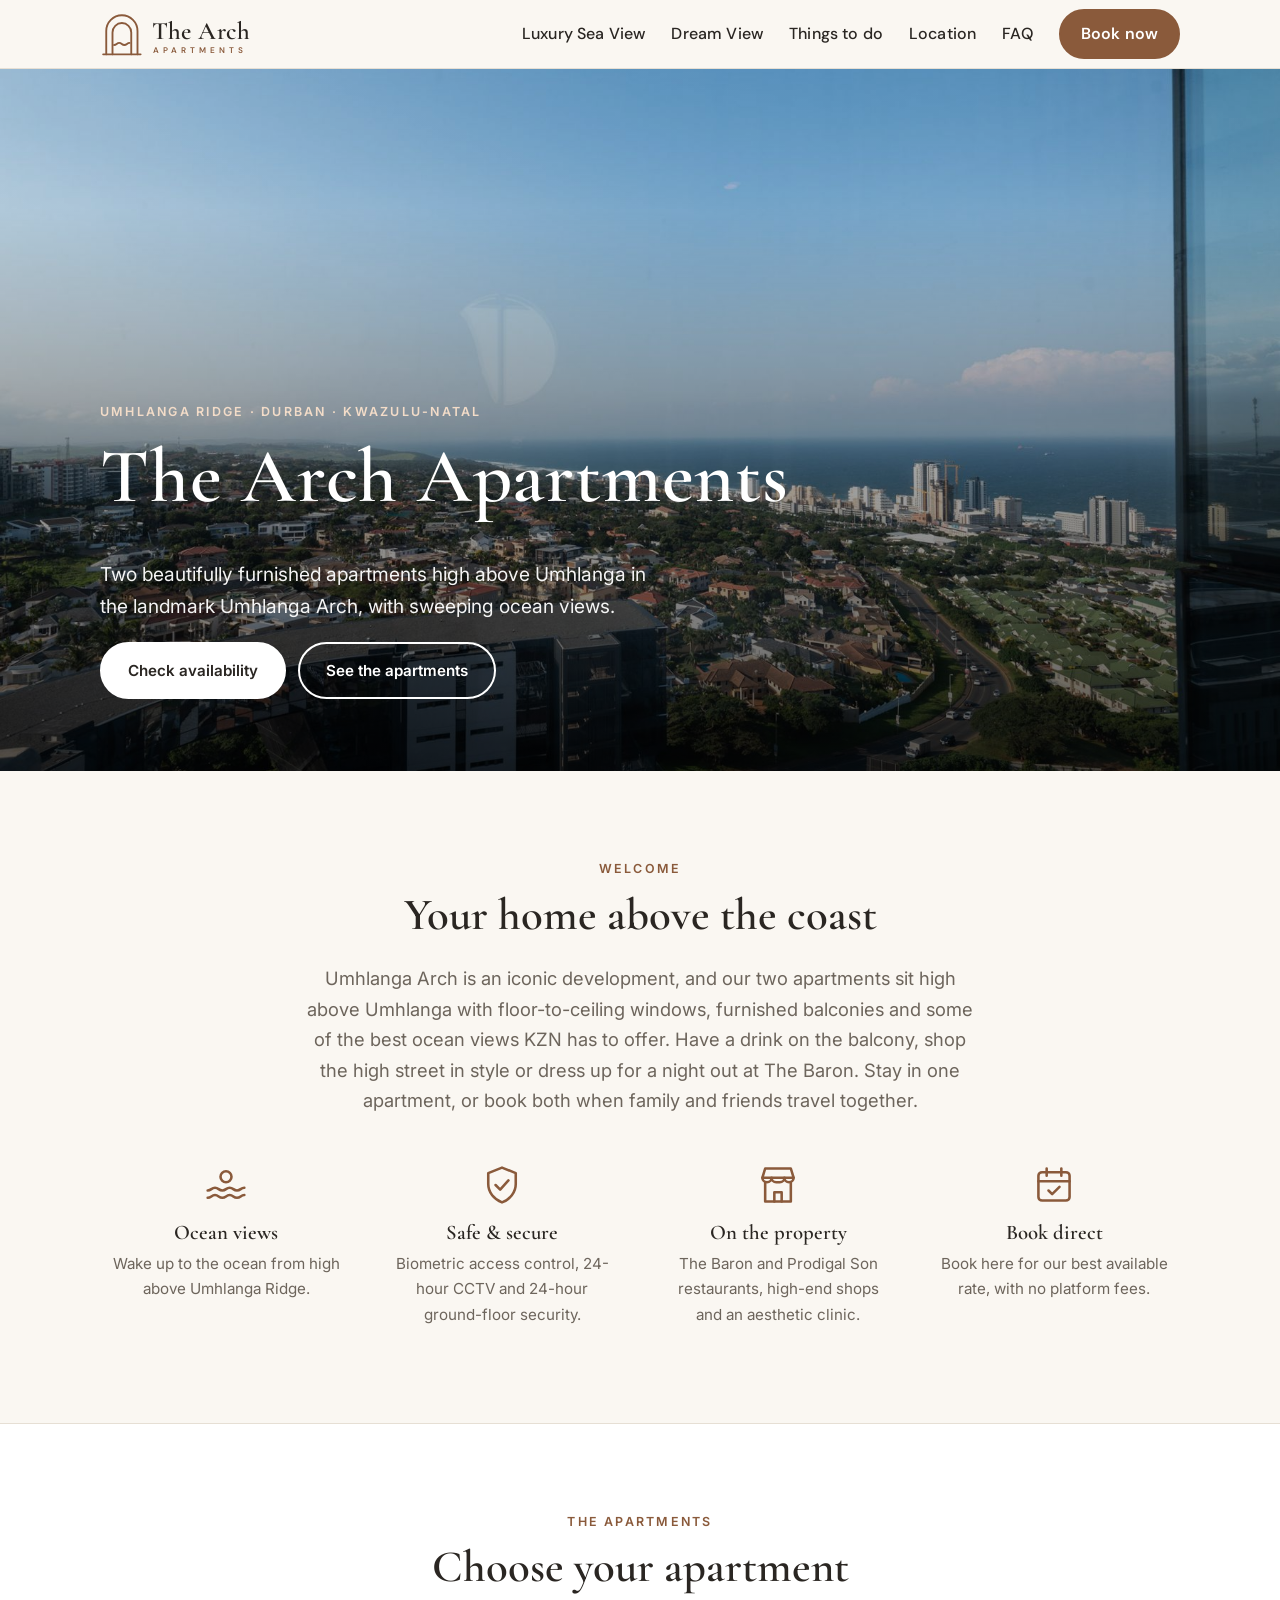
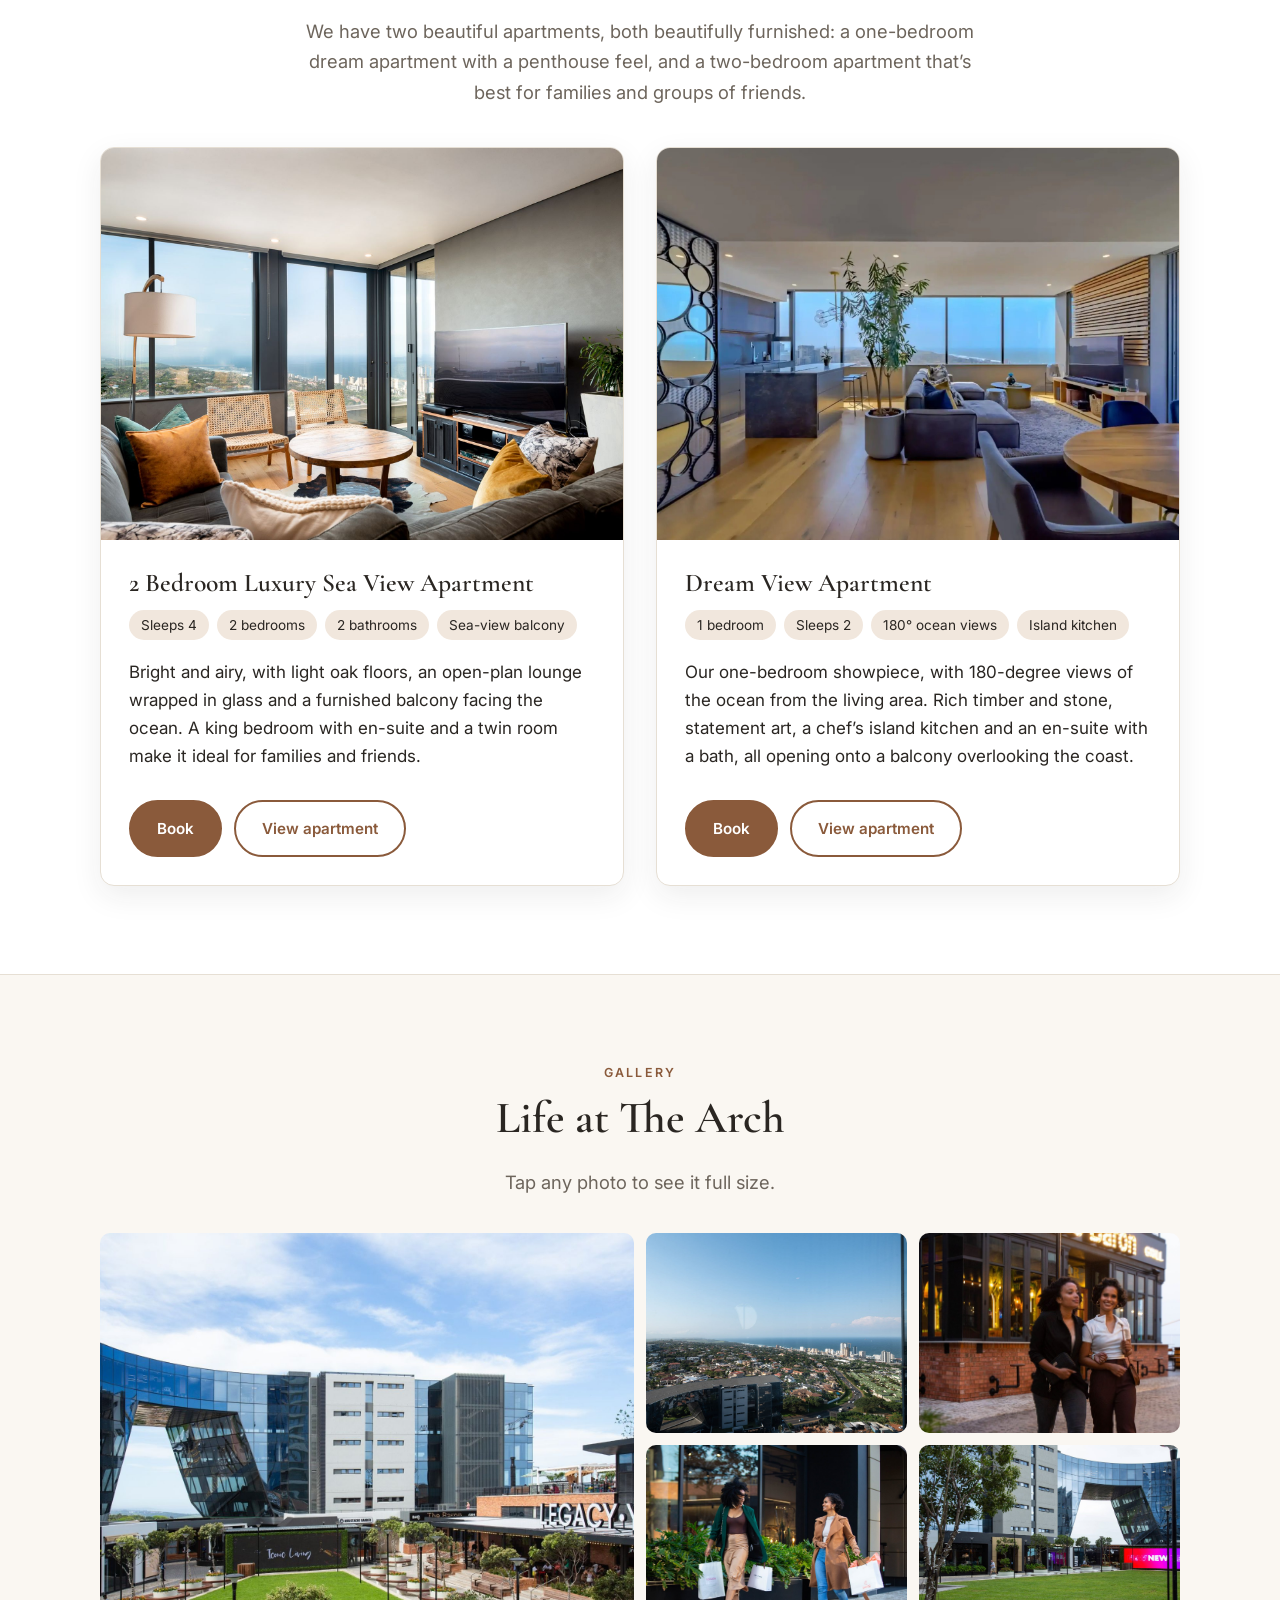
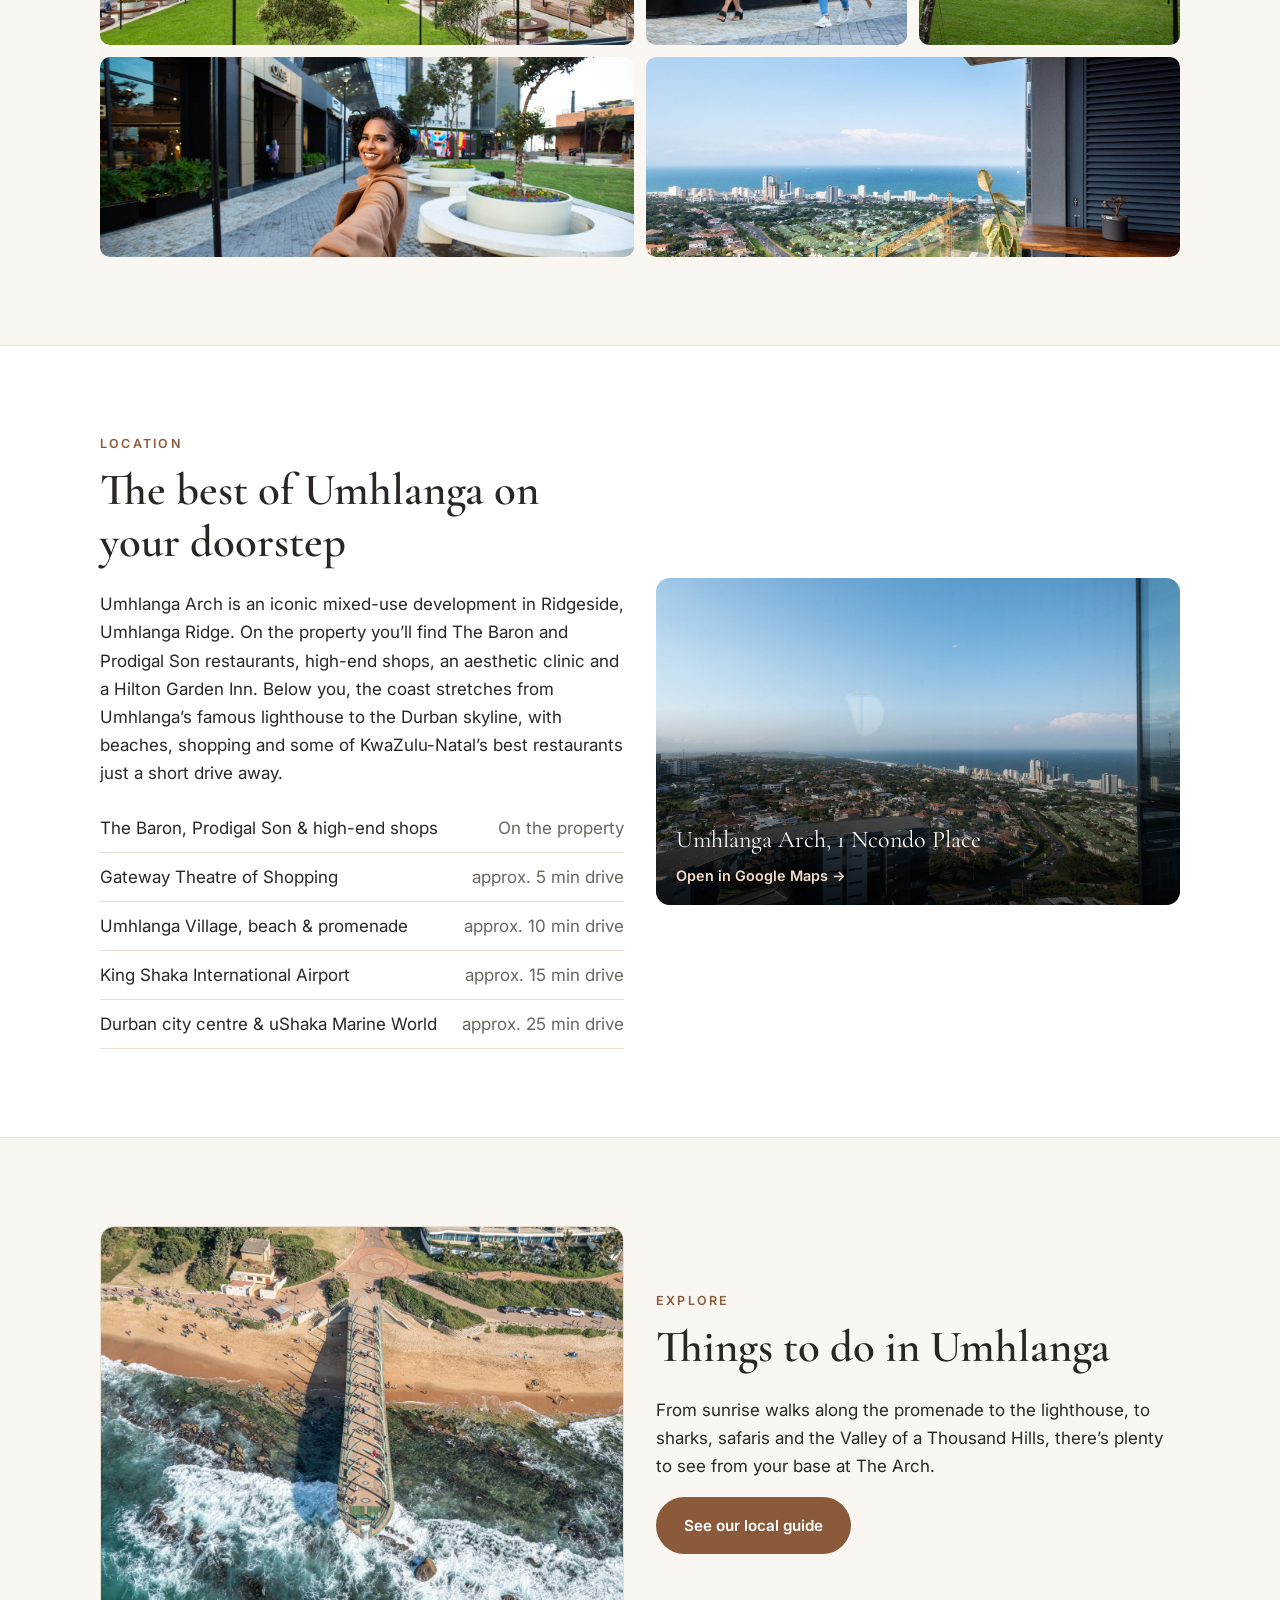
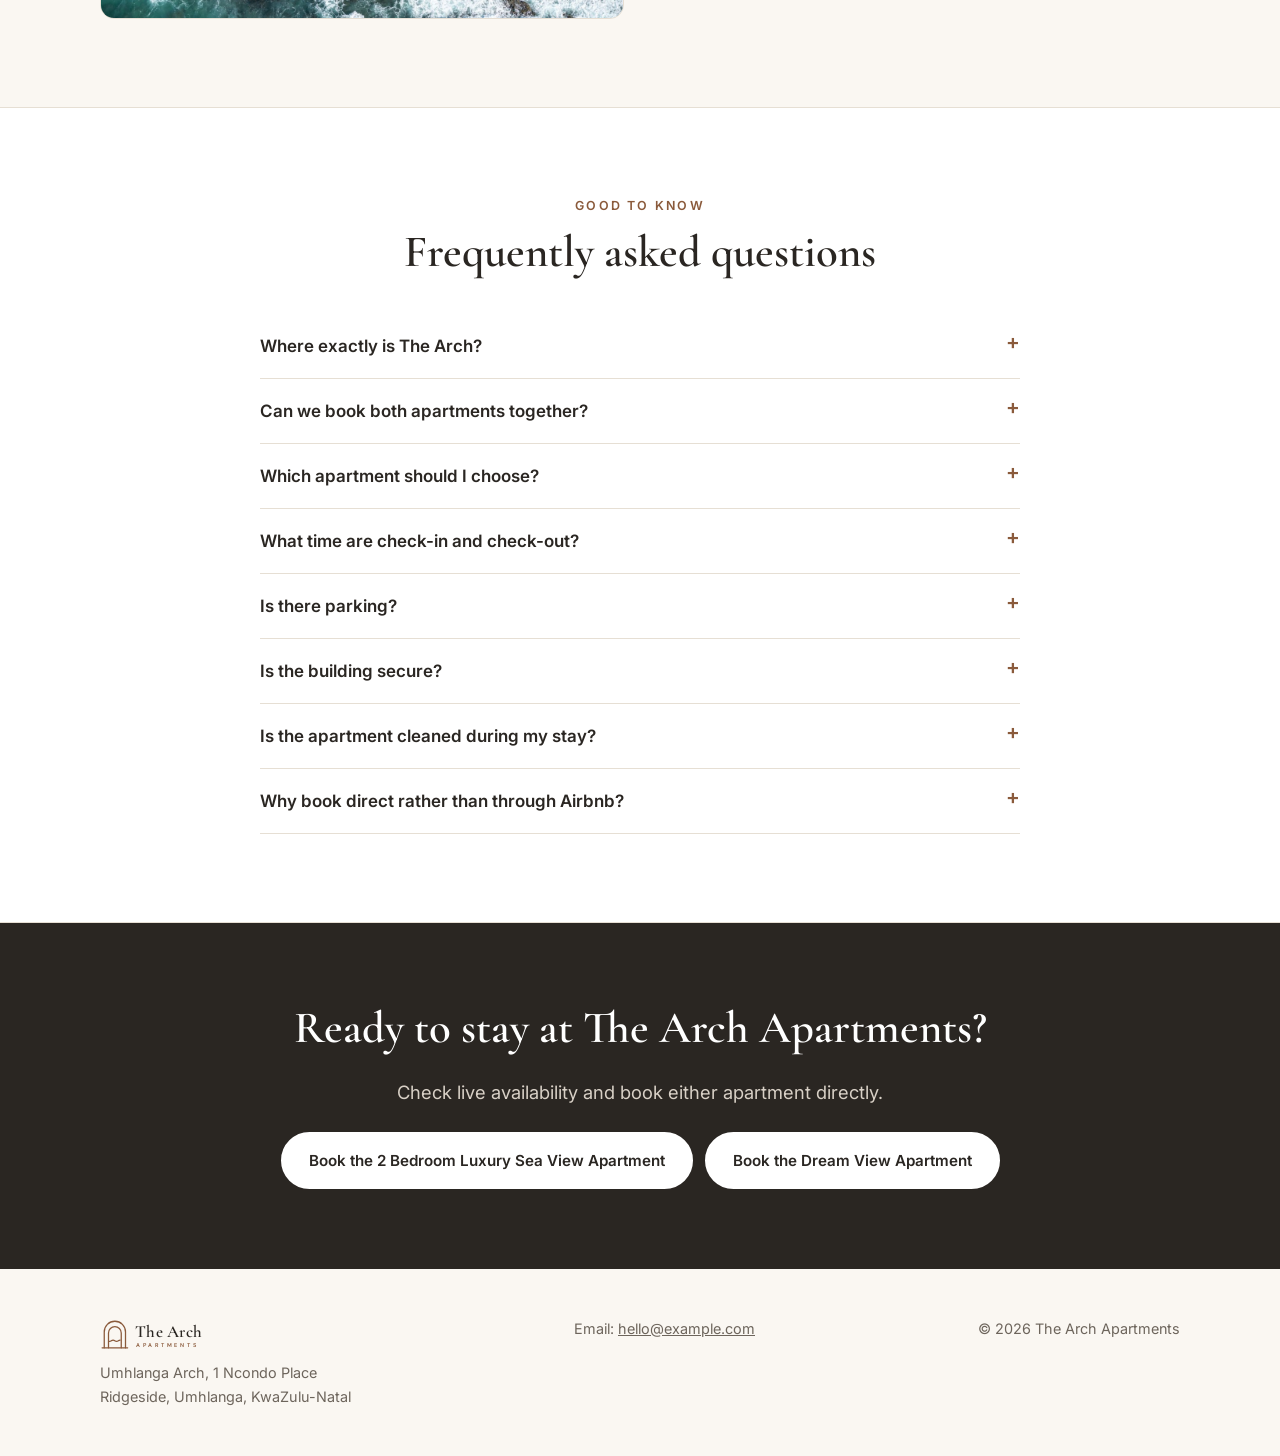
==== commit fee14d92: "Rebrand as The Arch Apartments with its own logo Add an arch-and-wave logo (SVG and PNG, light and d" ====
--- a/index.html
+++ b/index.html
@@ -3,21 +3,22 @@
 <head>
   <meta charset="utf-8">
   <meta name="viewport" content="width=device-width, initial-scale=1">
-  <title>The Arch | Luxury Sea-View Apartments in Umhlanga</title>
+  <title>The Arch Apartments | Luxury Sea-View Stays in Umhlanga</title>
   <meta name="description" content="Two beautifully furnished sea-view apartments in Umhlanga Arch, Umhlanga Ridge, Durban. Book direct for the best rate.">
-  <meta property="og:title" content="The Arch | Luxury Sea-View Apartments in Umhlanga">
+  <meta property="og:title" content="The Arch Apartments | Luxury Sea-View Stays in Umhlanga">
   <meta property="og:description" content="Two beautifully furnished sea-view apartments in Umhlanga Arch, Umhlanga Ridge, Durban. Book direct for the best rate.">
-  <meta property="og:image" content="images/apartment-1/balcony-view.jpg">
+  <meta property="og:image" content="images/building/view-south.jpg">
   <link rel="preconnect" href="https://fonts.googleapis.com">
   <link rel="preconnect" href="https://fonts.gstatic.com" crossorigin>
   <link href="https://fonts.googleapis.com/css2?family=Cormorant+Garamond:wght@500;600&family=DM+Sans:wght@400;500;600&family=Inter:wght@400;600&display=swap" rel="stylesheet">
+  <link rel="icon" href="images/brand/icon.svg" type="image/svg+xml">
   <link rel="stylesheet" href="css/style.css">
 </head>
 <body>
 
 <header class="site-header">
   <div class="container header-inner">
-    <a class="brand" href="index.html">The Arch</a>
+    <a class="brand" href="index.html"><svg class="logo" viewBox="0 0 300 64" role="img" aria-label="The Arch Apartments">  <g fill="none" stroke="var(--accent)" stroke-width="2.4" stroke-linecap="round" stroke-linejoin="round">    <path d="M8 58V28a20 20 0 0 1 40 0v30"/>    <path d="M16 58V30a12 12 0 0 1 24 0v28"/>    <path d="M18 46c3.3 0 3.3-2.6 6.6-2.6s3.3 2.6 6.6 2.6 3.3-2.6 6.6-2.6"/>    <path d="M4 58h48"/>  </g>  <text x="66" y="38" font-family="Cormorant Garamond, Georgia, serif" font-size="32" font-weight="600" fill="var(--ink)" letter-spacing="0.5">The Arch</text>  <text x="67.5" y="56" font-family="DM Sans, Helvetica Neue, Arial, sans-serif" font-size="10.5" font-weight="600" fill="var(--accent)" letter-spacing="5.2">APARTMENTS</text></svg></a>
     <button class="nav-toggle" aria-label="Menu" aria-expanded="false">☰</button>
     <nav class="site-nav">
       <a href="apartment-1.html">Luxury Sea View</a>
@@ -31,10 +32,10 @@
 </header>
 
 <section class="hero">
-  <img class="hero-media" src="images/apartment-1/balcony-view.jpg" alt="Ocean view over Umhlanga from an apartment balcony at The Arch">
+  <img class="hero-media" src="images/building/view-south.jpg" alt="Ocean view along the Umhlanga coastline from The Arch Apartments">
   <div class="container hero-content">
     <div class="eyebrow">Umhlanga Ridge · Durban · KwaZulu-Natal</div>
-    <h1>The Arch</h1>
+    <h1>The Arch Apartments</h1>
     <p>Two beautifully furnished apartments high above Umhlanga in the landmark Umhlanga Arch, with sweeping ocean views.</p>
     <div class="btn-row">
       <a class="btn light" href="book.html">Check availability</a>
@@ -166,7 +167,7 @@
 
 <section class="cta-band">
   <div class="container">
-    <h2>Ready to stay at The Arch?</h2>
+    <h2>Ready to stay at The Arch Apartments?</h2>
     <p class="lead" style="margin:0 auto">Check live availability and book either apartment directly.</p>
     <div class="btn-row">
       <a class="btn light" data-book="apartment-1" href="book.html">Book the <span data-apt-name="apartment-1">Luxury Sea View Apartment</span></a>
@@ -177,12 +178,12 @@
 
 <footer class="site-footer">
   <div class="container footer-inner">
-    <div><strong>The Arch</strong><br>Umhlanga Arch, 1 Ncondo Place<br>Ridgeside, Umhlanga, KwaZulu-Natal</div>
+    <div><span class="footer-logo"><svg class="logo" viewBox="0 0 300 64" role="img" aria-label="The Arch Apartments">  <g fill="none" stroke="var(--accent)" stroke-width="2.4" stroke-linecap="round" stroke-linejoin="round">    <path d="M8 58V28a20 20 0 0 1 40 0v30"/>    <path d="M16 58V30a12 12 0 0 1 24 0v28"/>    <path d="M18 46c3.3 0 3.3-2.6 6.6-2.6s3.3 2.6 6.6 2.6 3.3-2.6 6.6-2.6"/>    <path d="M4 58h48"/>  </g>  <text x="66" y="38" font-family="Cormorant Garamond, Georgia, serif" font-size="32" font-weight="600" fill="var(--ink)" letter-spacing="0.5">The Arch</text>  <text x="67.5" y="56" font-family="DM Sans, Helvetica Neue, Arial, sans-serif" font-size="10.5" font-weight="600" fill="var(--accent)" letter-spacing="5.2">APARTMENTS</text></svg></span>Umhlanga Arch, 1 Ncondo Place<br>Ridgeside, Umhlanga, KwaZulu-Natal</div>
     <div>
       Email: <a data-email href="#"></a><br>
       <span data-phone-wrap>Phone / WhatsApp: <a data-phone href="#"></a></span>
     </div>
-    <div>© <span id="year"></span> The Arch</div>
+    <div>© <span id="year"></span> The Arch Apartments</div>
   </div>
 </footer>
 
--- a/css/style.css
+++ b/css/style.css
@@ -63,7 +63,7 @@
   border-bottom: 1px solid var(--line);
 }
 .header-inner { display: flex; align-items: center; justify-content: space-between; height: 68px; }
-.brand { font-family: var(--serif); font-size: 1.7rem; font-weight: 600; color: var(--ink); text-decoration: none; }
+.brand { display: flex; align-items: center; }
 .site-nav { display: flex; gap: 26px; align-items: center; }
 .site-nav a { color: var(--ink); text-decoration: none; font-family: "DM Sans", var(--sans); font-size: 1rem; font-weight: 500; letter-spacing: .01em; }
 .site-nav a:hover { color: var(--accent); }
@@ -227,3 +227,6 @@
 .credits a { color: var(--muted); }
 @media (max-width: 700px) { .credits ul { columns: 1; } }
 .gallery-7 > :nth-child(n+6) { grid-column: span 2; }
+.logo { height: 50px; width: auto; display: block; }
+.footer-logo { display: block; margin-bottom: 10px; }
+.footer-logo .logo { height: 34px; }
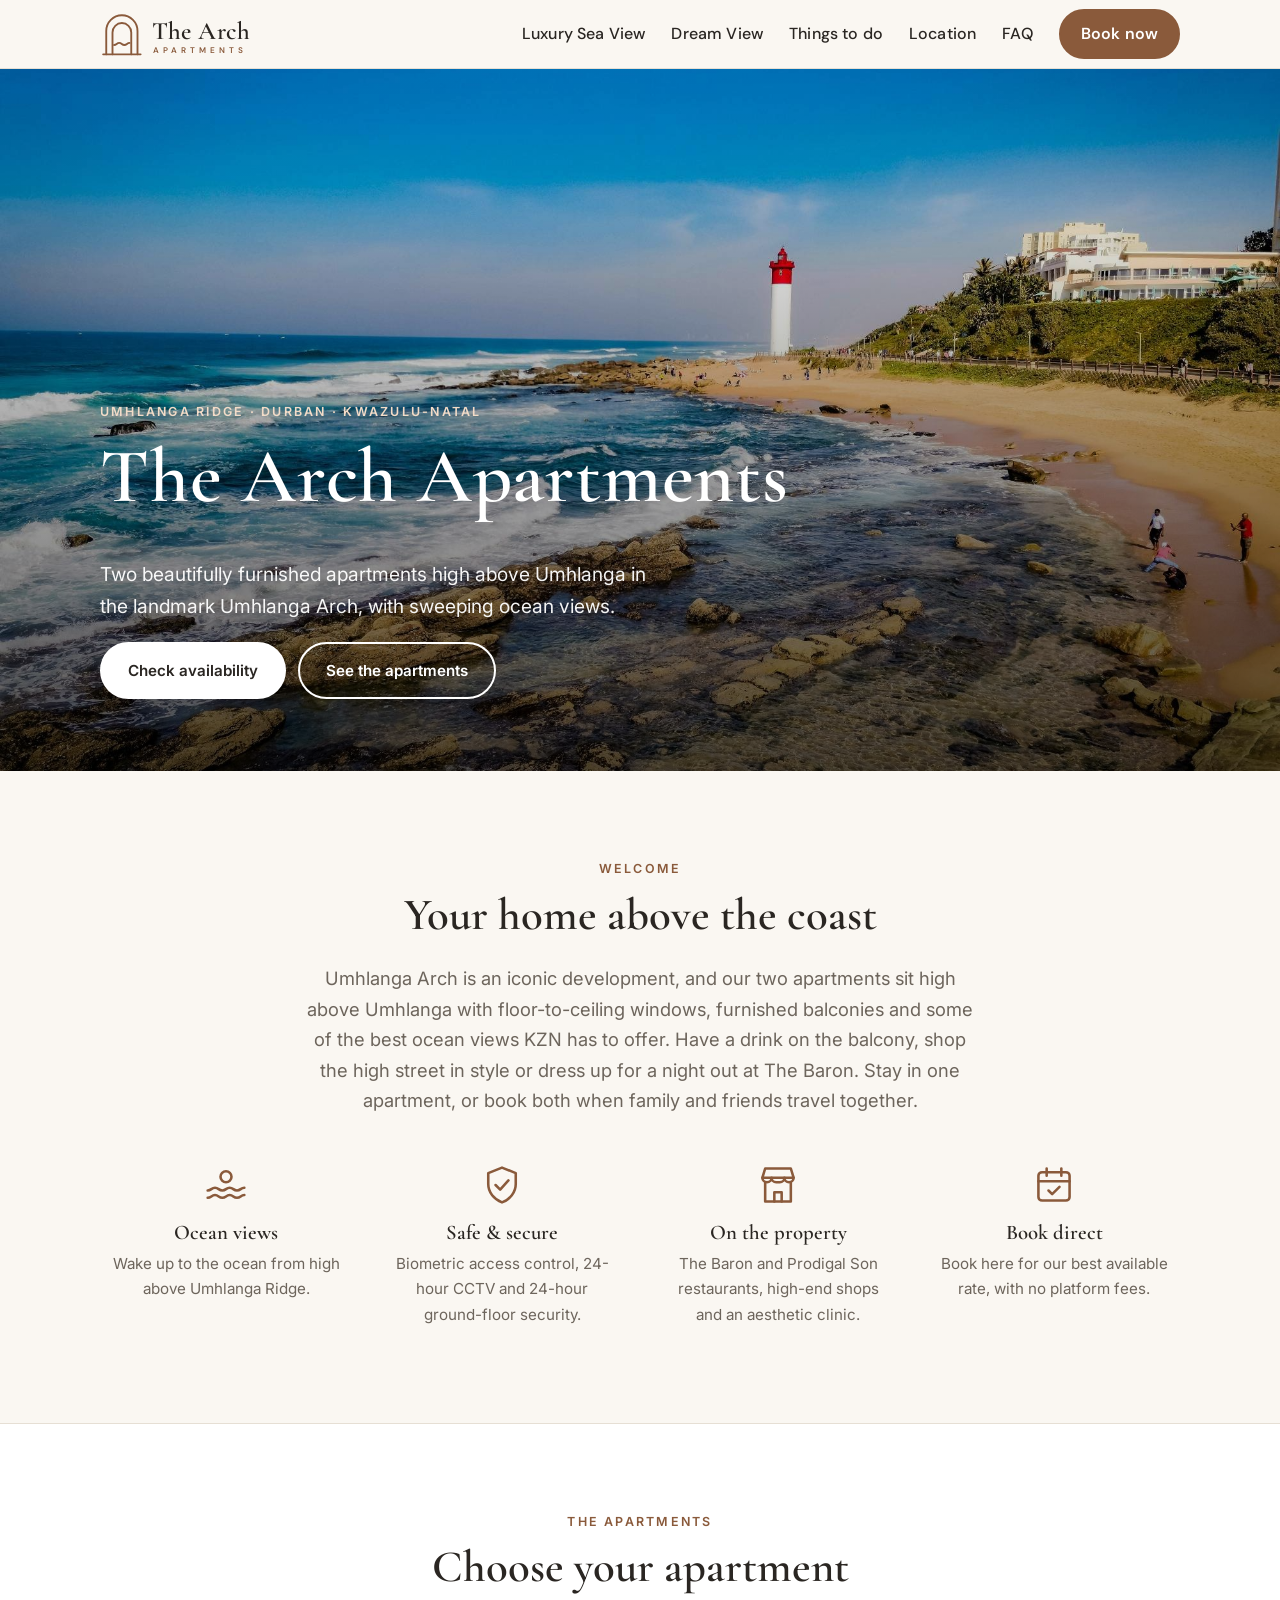
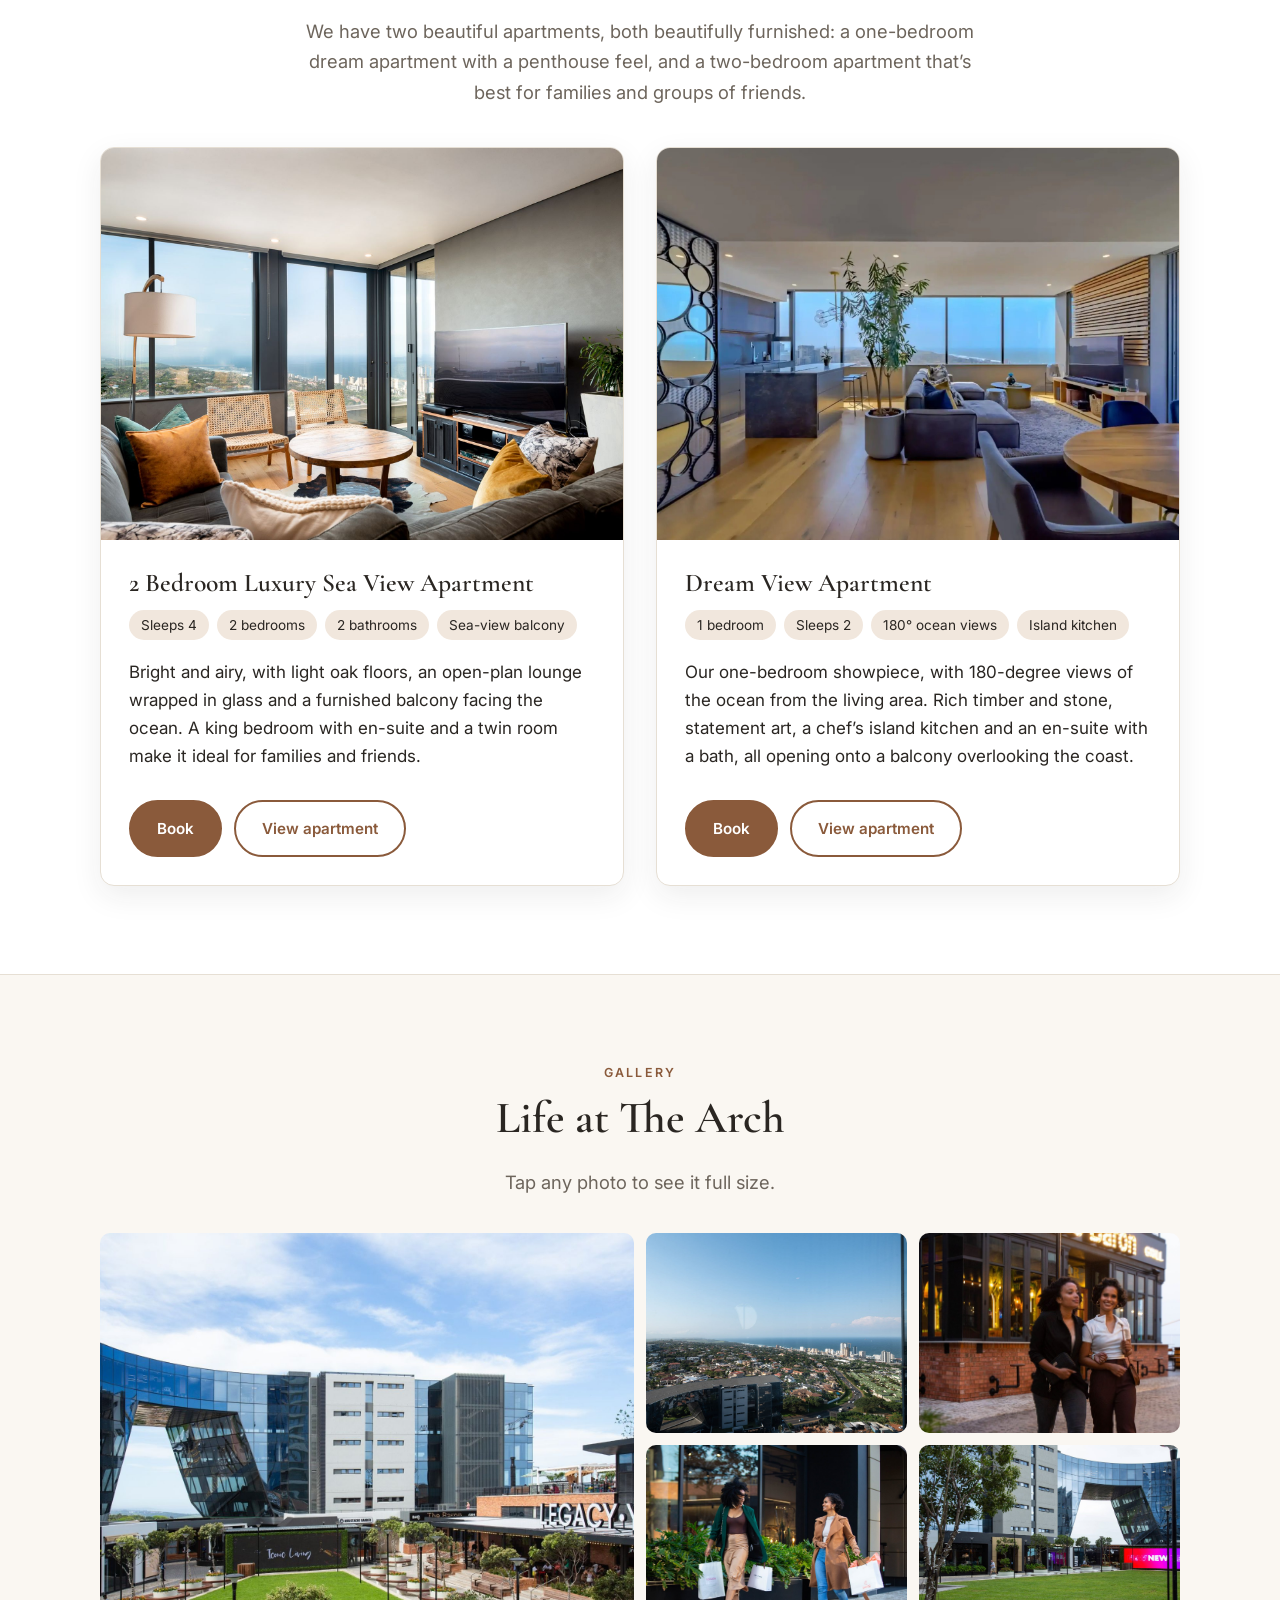
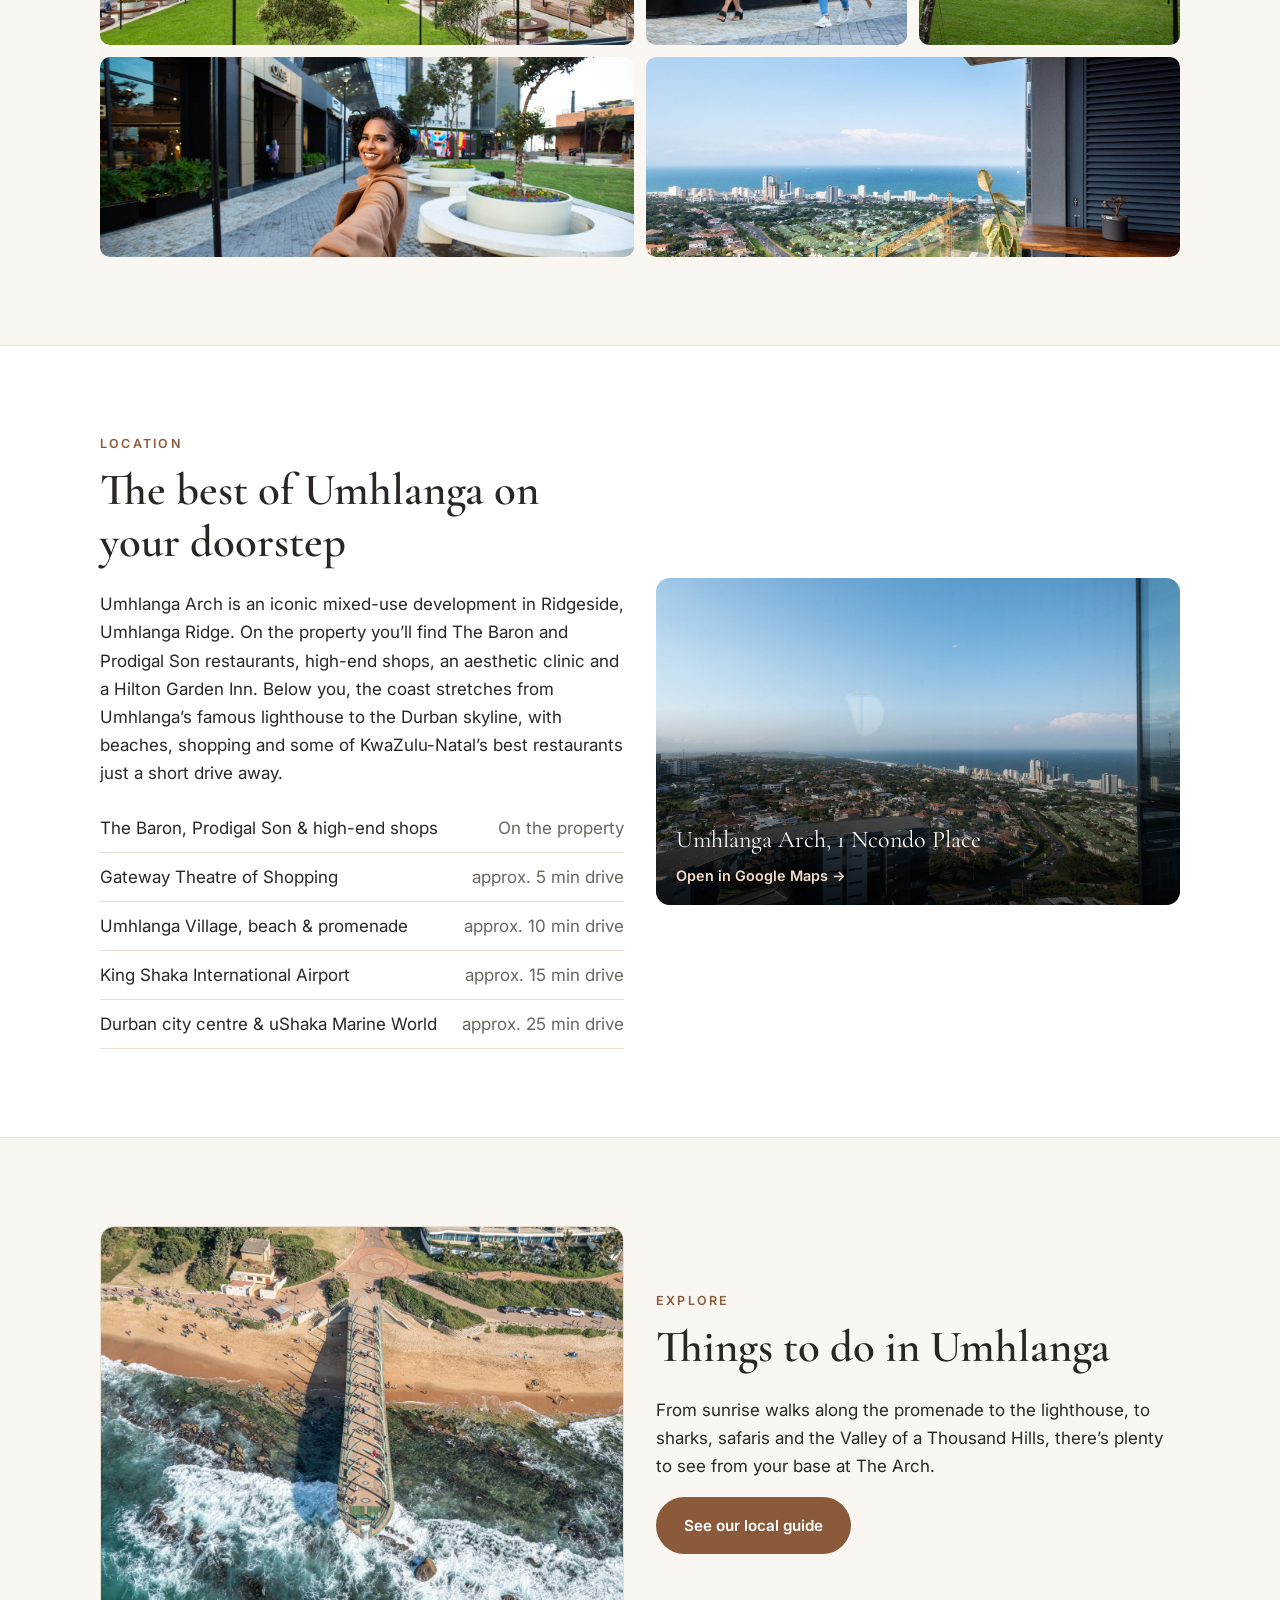
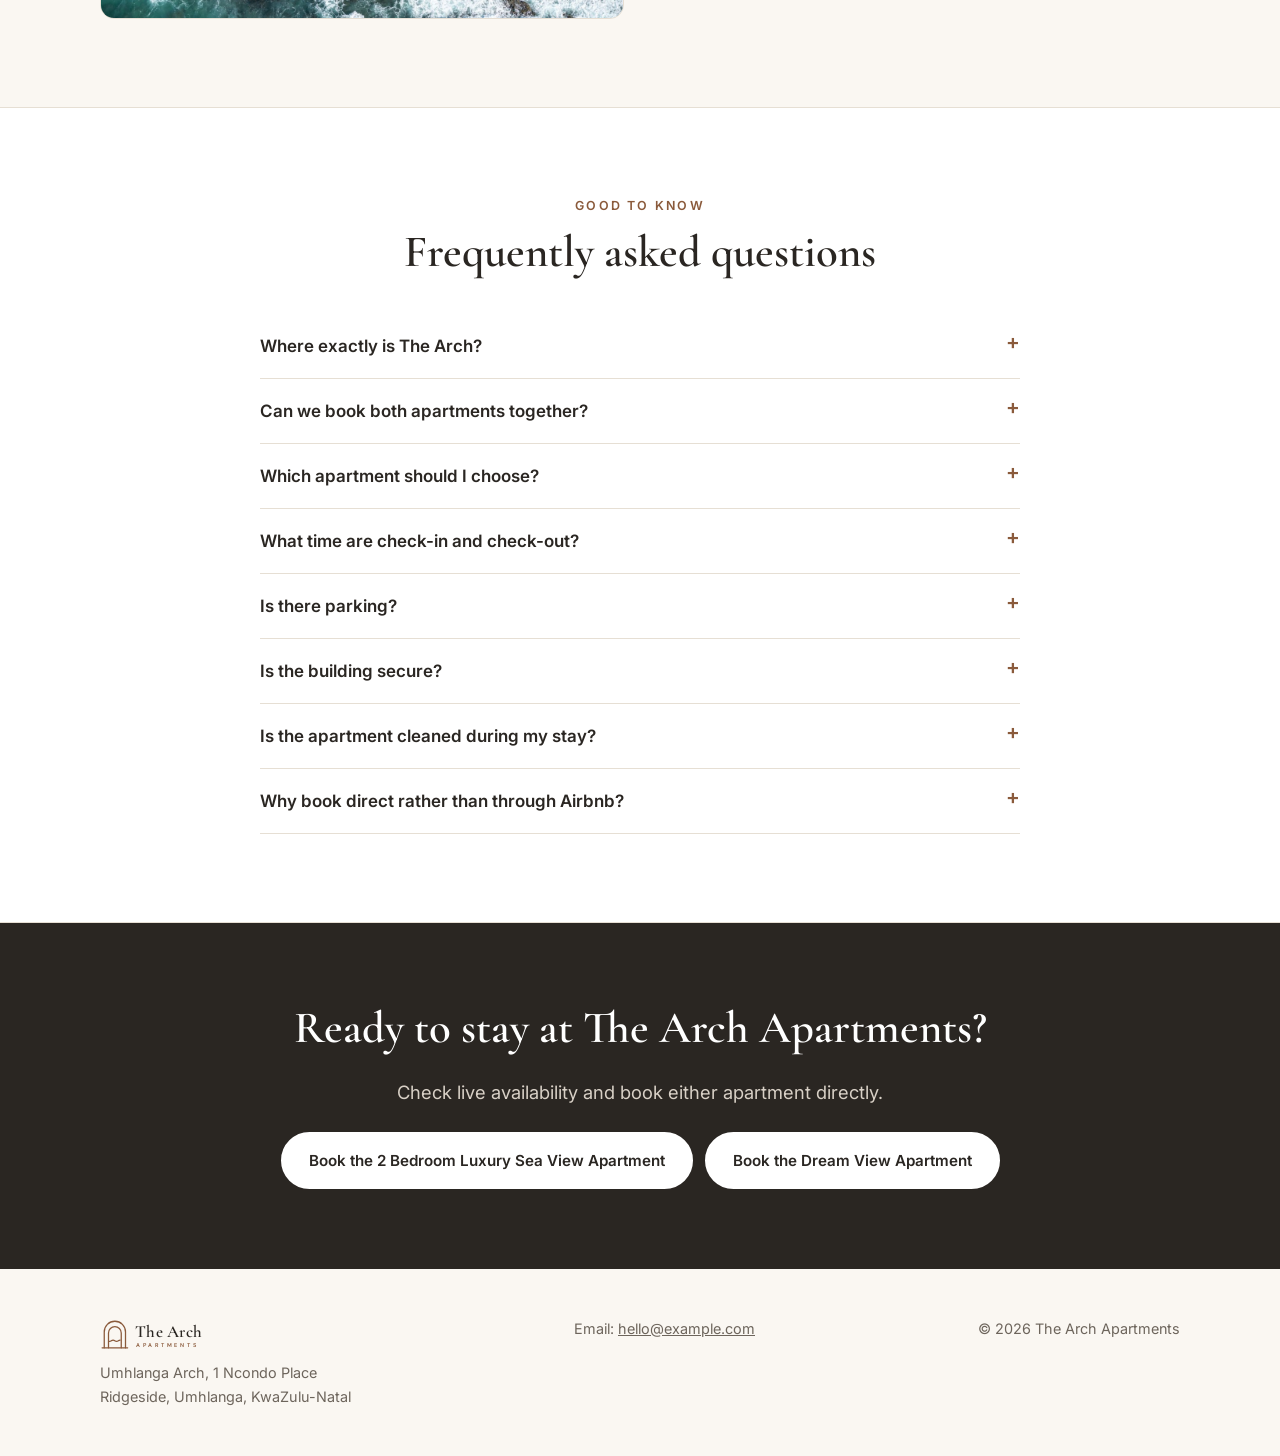
==== commit 86810564: "Use the sunny Umhlanga beach photo as the home hero Co-Authored-By: Claude Opus 5.5 <noreply@anthrop" ====
--- a/index.html
+++ b/index.html
@@ -7,7 +7,7 @@
   <meta name="description" content="Two beautifully furnished sea-view apartments in Umhlanga Arch, Umhlanga Ridge, Durban. Book direct for the best rate.">
   <meta property="og:title" content="The Arch Apartments | Luxury Sea-View Stays in Umhlanga">
   <meta property="og:description" content="Two beautifully furnished sea-view apartments in Umhlanga Arch, Umhlanga Ridge, Durban. Book direct for the best rate.">
-  <meta property="og:image" content="images/building/view-south.jpg">
+  <meta property="og:image" content="images/building/hero-beach.jpg">
   <link rel="preconnect" href="https://fonts.googleapis.com">
   <link rel="preconnect" href="https://fonts.gstatic.com" crossorigin>
   <link href="https://fonts.googleapis.com/css2?family=Cormorant+Garamond:wght@500;600&family=DM+Sans:wght@400;500;600&family=Inter:wght@400;600&display=swap" rel="stylesheet">
@@ -32,7 +32,7 @@
 </header>
 
 <section class="hero">
-  <img class="hero-media" src="images/building/view-south.jpg" alt="Ocean view along the Umhlanga coastline from The Arch Apartments">
+  <img class="hero-media" src="images/building/hero-beach.jpg" alt="Umhlanga beach and lighthouse on a sunny day">
   <div class="container hero-content">
     <div class="eyebrow">Umhlanga Ridge · Durban · KwaZulu-Natal</div>
     <h1>The Arch Apartments</h1>
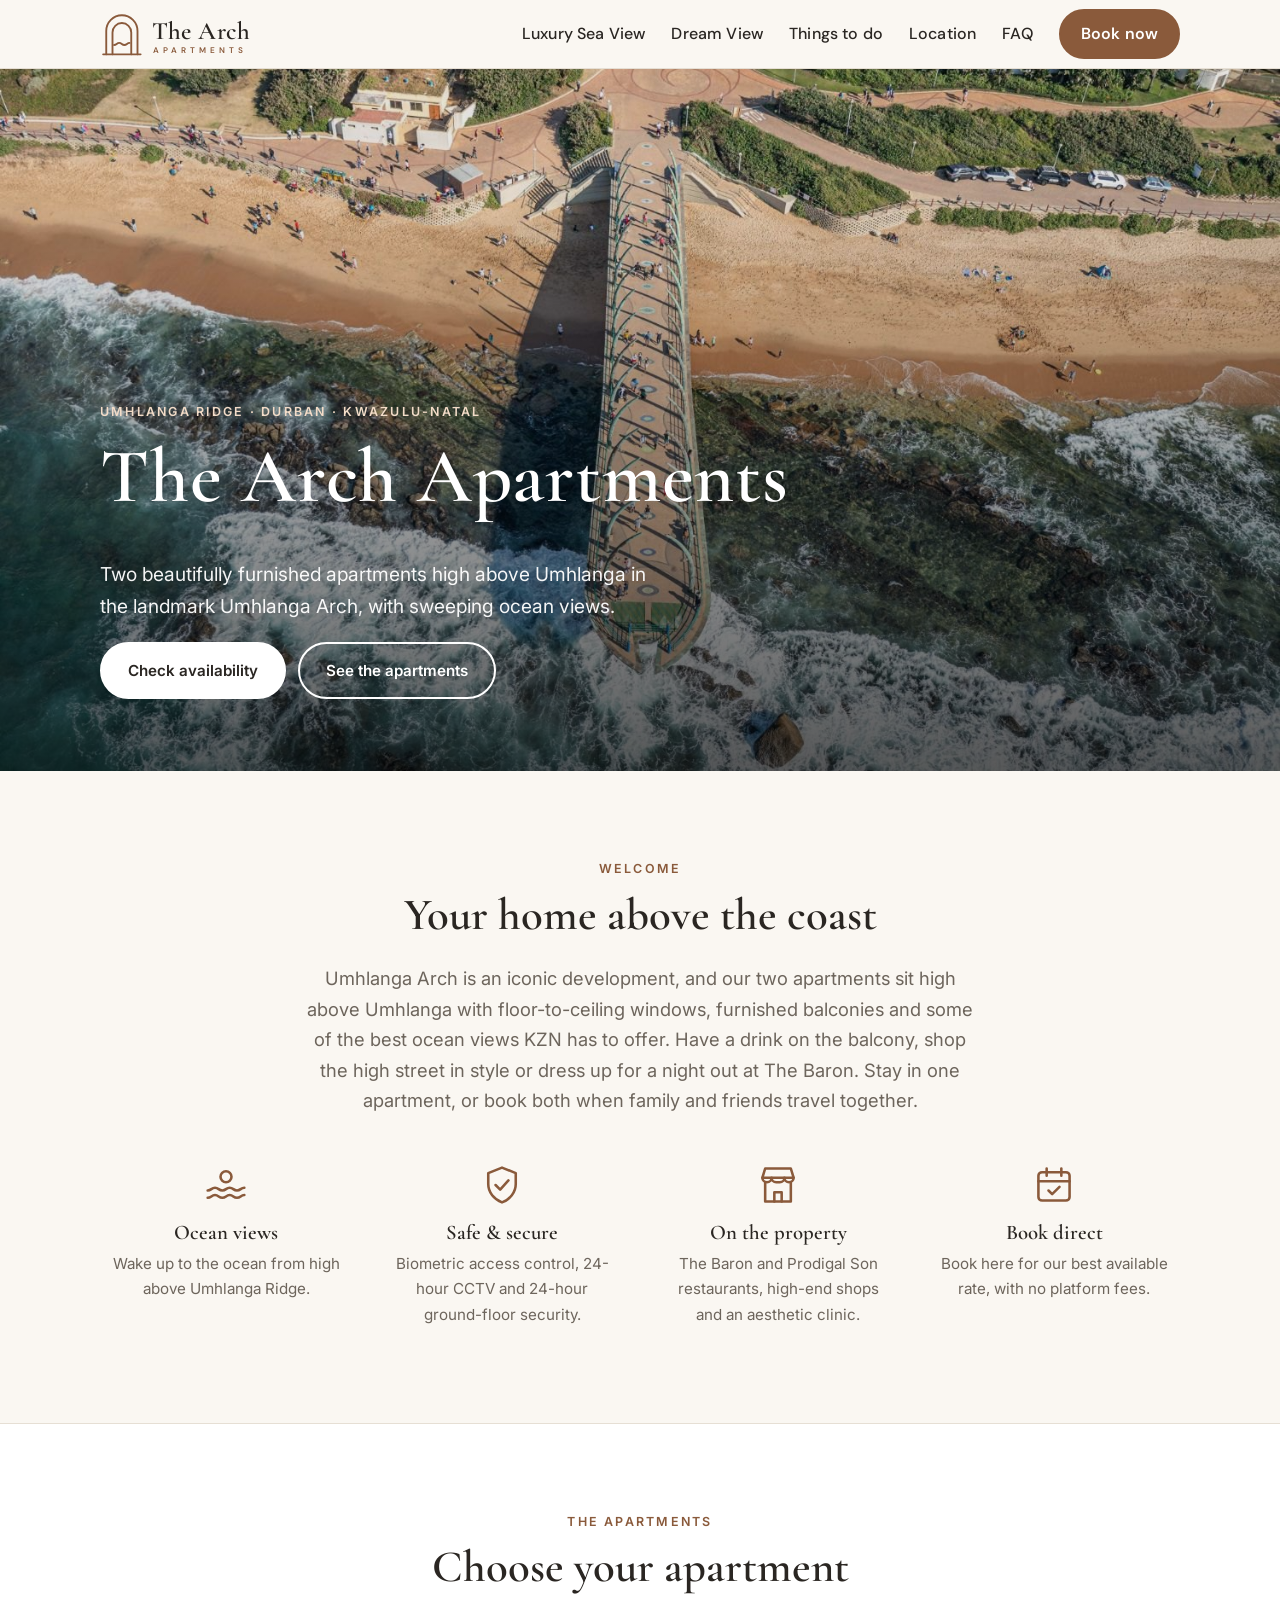
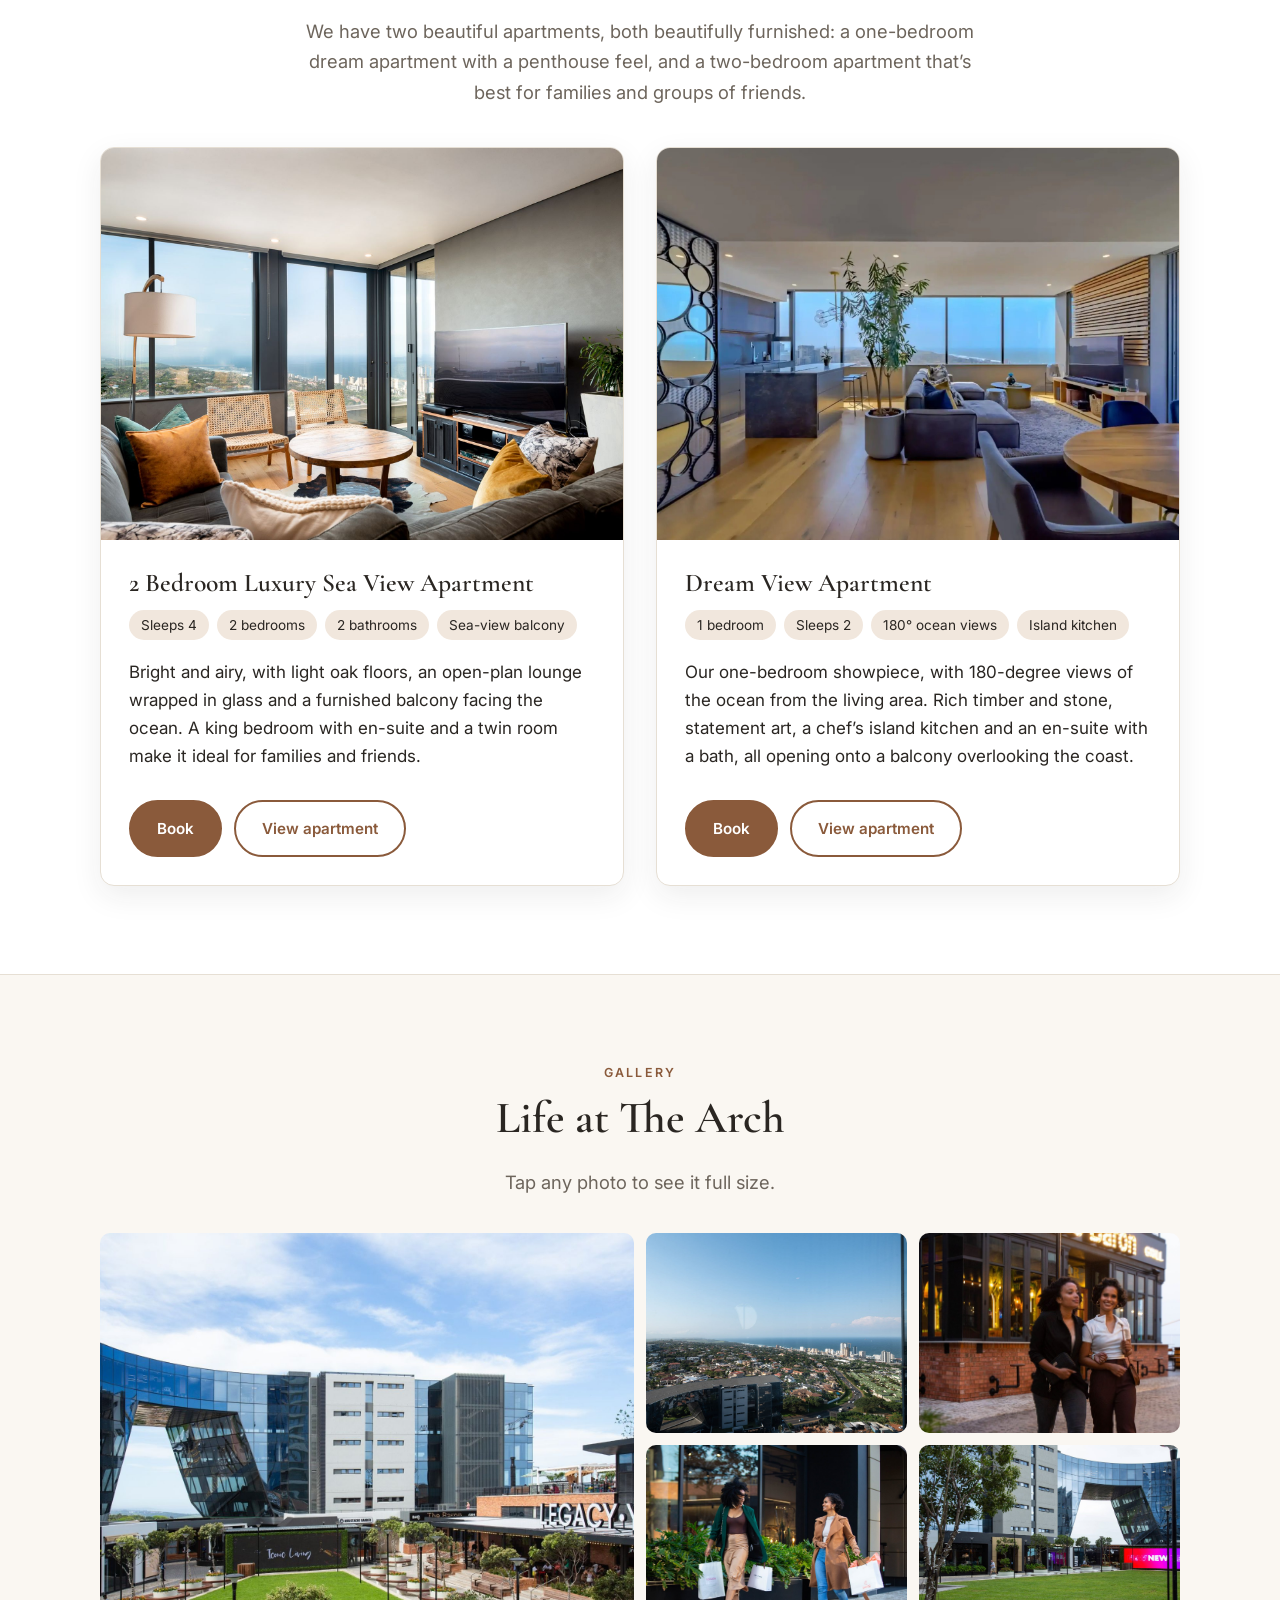
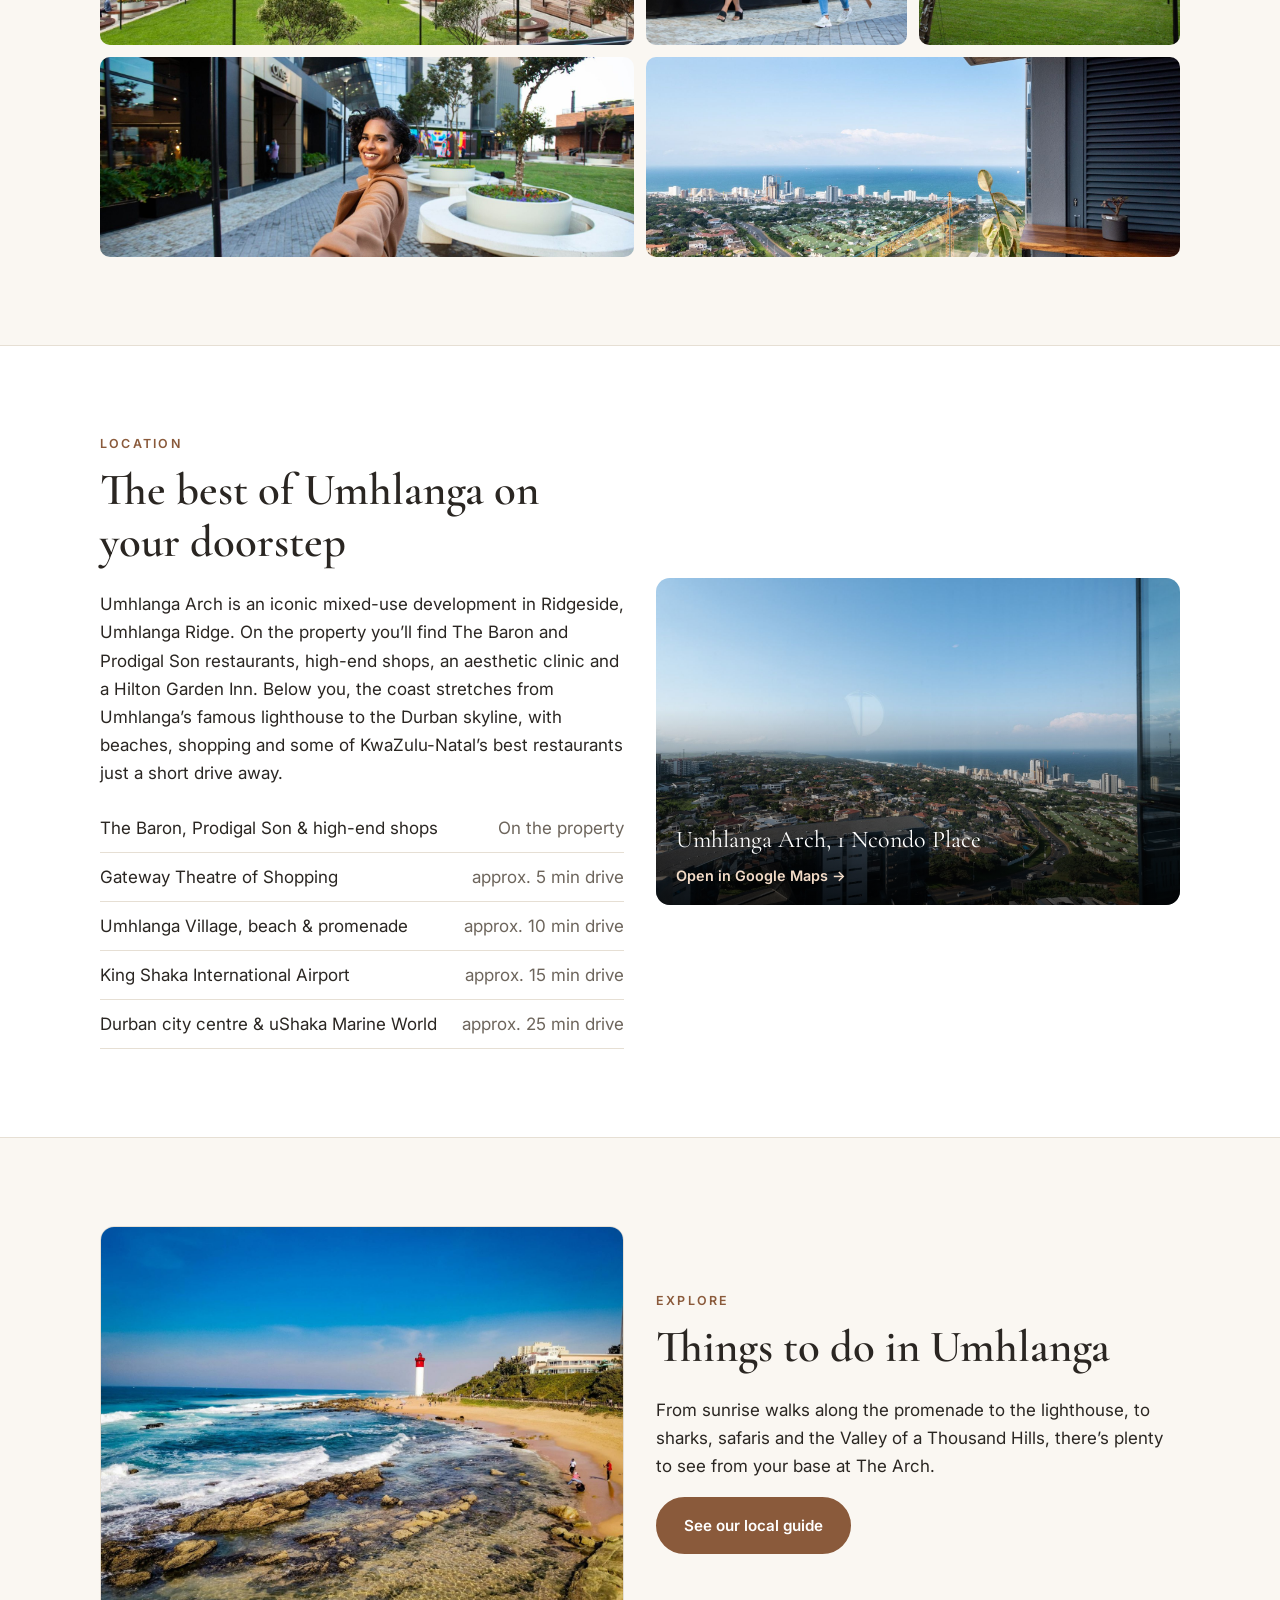
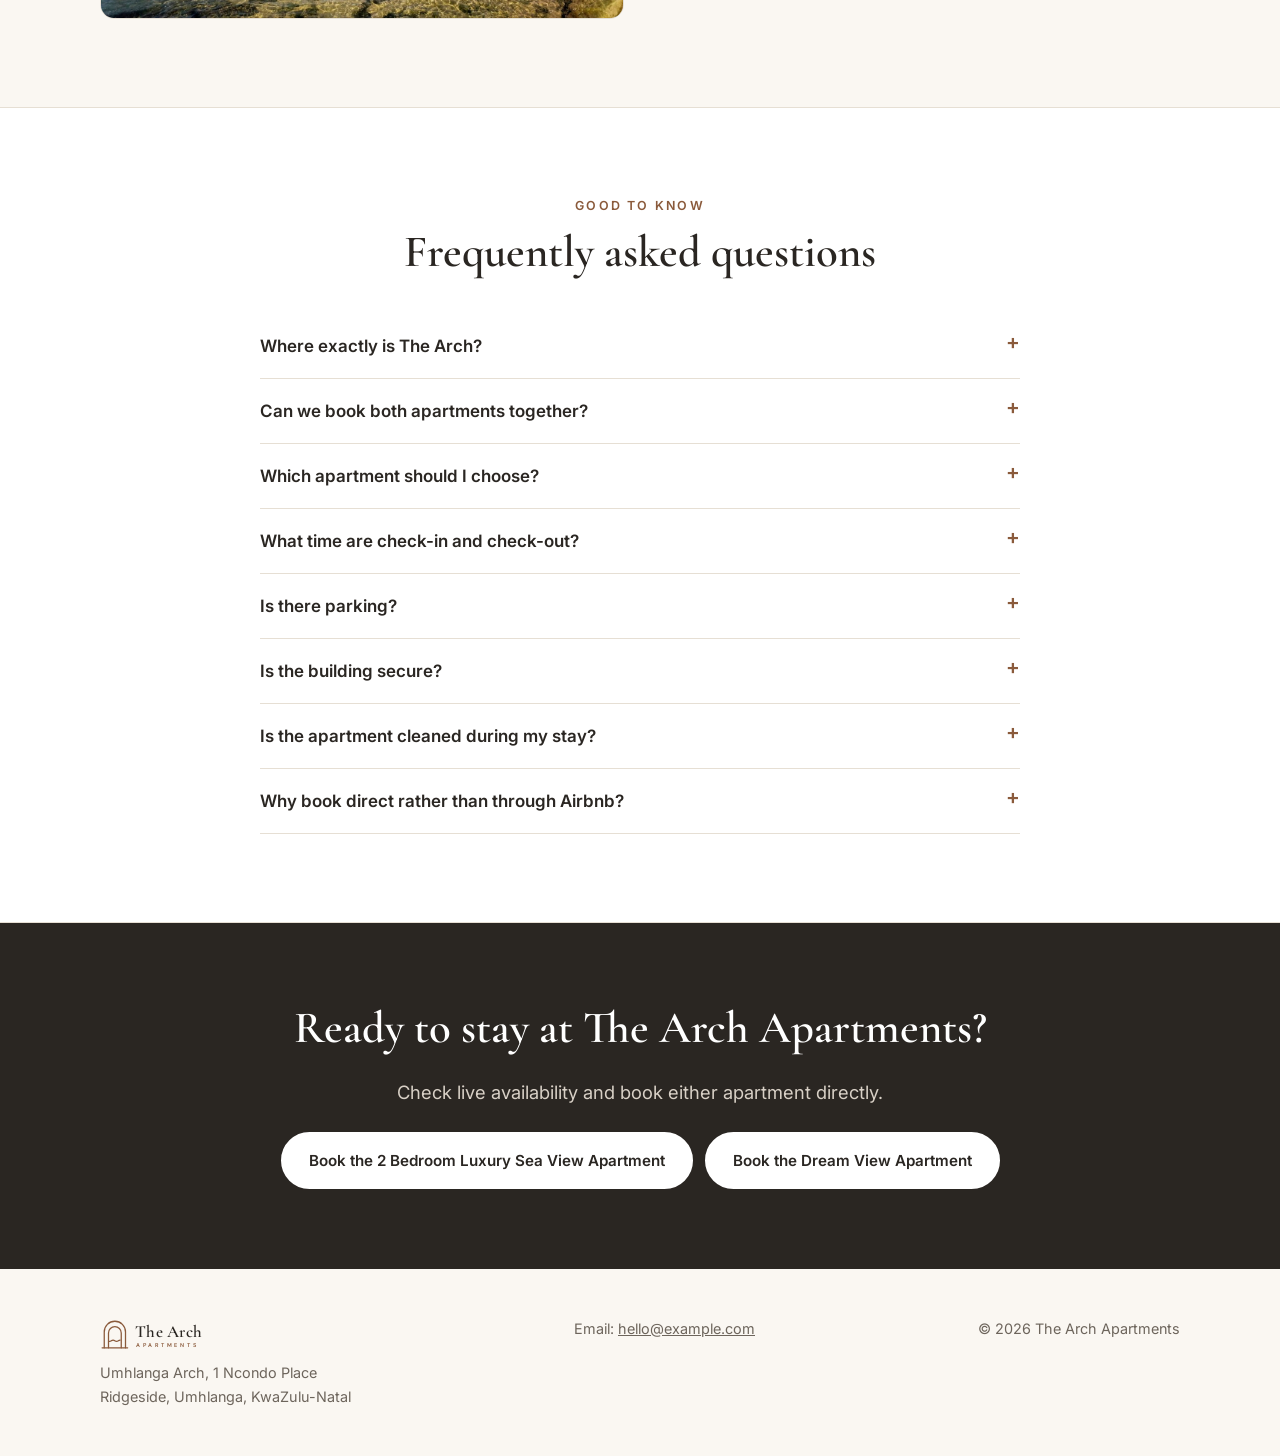
==== commit 9ad73bdd: "Use the aerial Whalebone Pier photo as the home hero Move the sunny beach photo to the Things to do " ====
--- a/index.html
+++ b/index.html
@@ -7,7 +7,7 @@
   <meta name="description" content="Two beautifully furnished sea-view apartments in Umhlanga Arch, Umhlanga Ridge, Durban. Book direct for the best rate.">
   <meta property="og:title" content="The Arch Apartments | Luxury Sea-View Stays in Umhlanga">
   <meta property="og:description" content="Two beautifully furnished sea-view apartments in Umhlanga Arch, Umhlanga Ridge, Durban. Book direct for the best rate.">
-  <meta property="og:image" content="images/building/hero-beach.jpg">
+  <meta property="og:image" content="images/building/whalebone-pier.jpg">
   <link rel="preconnect" href="https://fonts.googleapis.com">
   <link rel="preconnect" href="https://fonts.gstatic.com" crossorigin>
   <link href="https://fonts.googleapis.com/css2?family=Cormorant+Garamond:wght@500;600&family=DM+Sans:wght@400;500;600&family=Inter:wght@400;600&display=swap" rel="stylesheet">
@@ -32,7 +32,7 @@
 </header>
 
 <section class="hero">
-  <img class="hero-media" src="images/building/hero-beach.jpg" alt="Umhlanga beach and lighthouse on a sunny day">
+  <img class="hero-media" src="images/building/whalebone-pier.jpg" alt="Aerial view of Whalebone Pier and Umhlanga beach">
   <div class="container hero-content">
     <div class="eyebrow">Umhlanga Ridge · Durban · KwaZulu-Natal</div>
     <h1>The Arch Apartments</h1>
@@ -136,7 +136,7 @@
 
 <section class="section">
   <div class="container grid-2" style="align-items:center">
-    <div class="map-wrap" style="aspect-ratio:4/3"><img src="images/building/whalebone-pier.jpg" alt="Whalebone Pier and Umhlanga beach from above" loading="lazy"></div>
+    <div class="map-wrap" style="aspect-ratio:4/3"><img src="images/guide/umhlanga-beach.jpg" alt="Umhlanga beach and lighthouse" loading="lazy"></div>
     <div>
       <div class="eyebrow">Explore</div>
       <h2>Things to do in Umhlanga</h2>
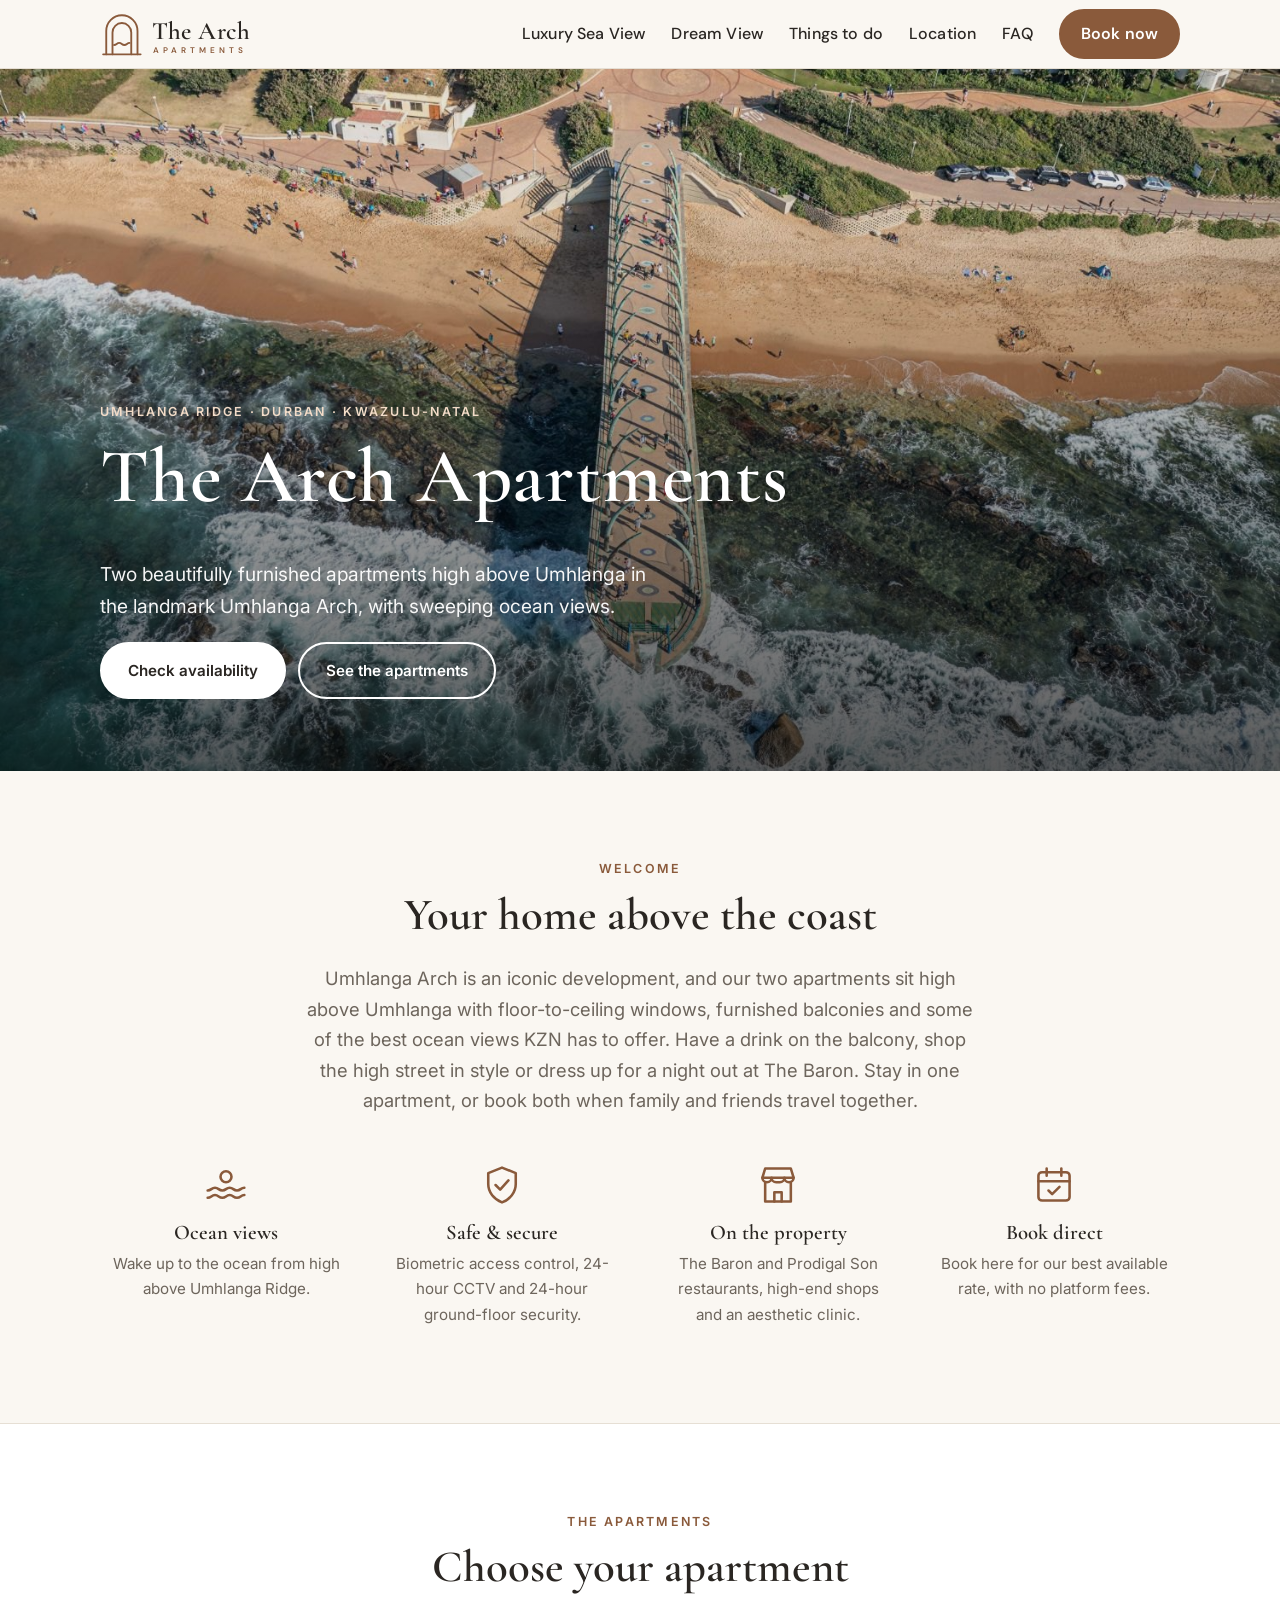
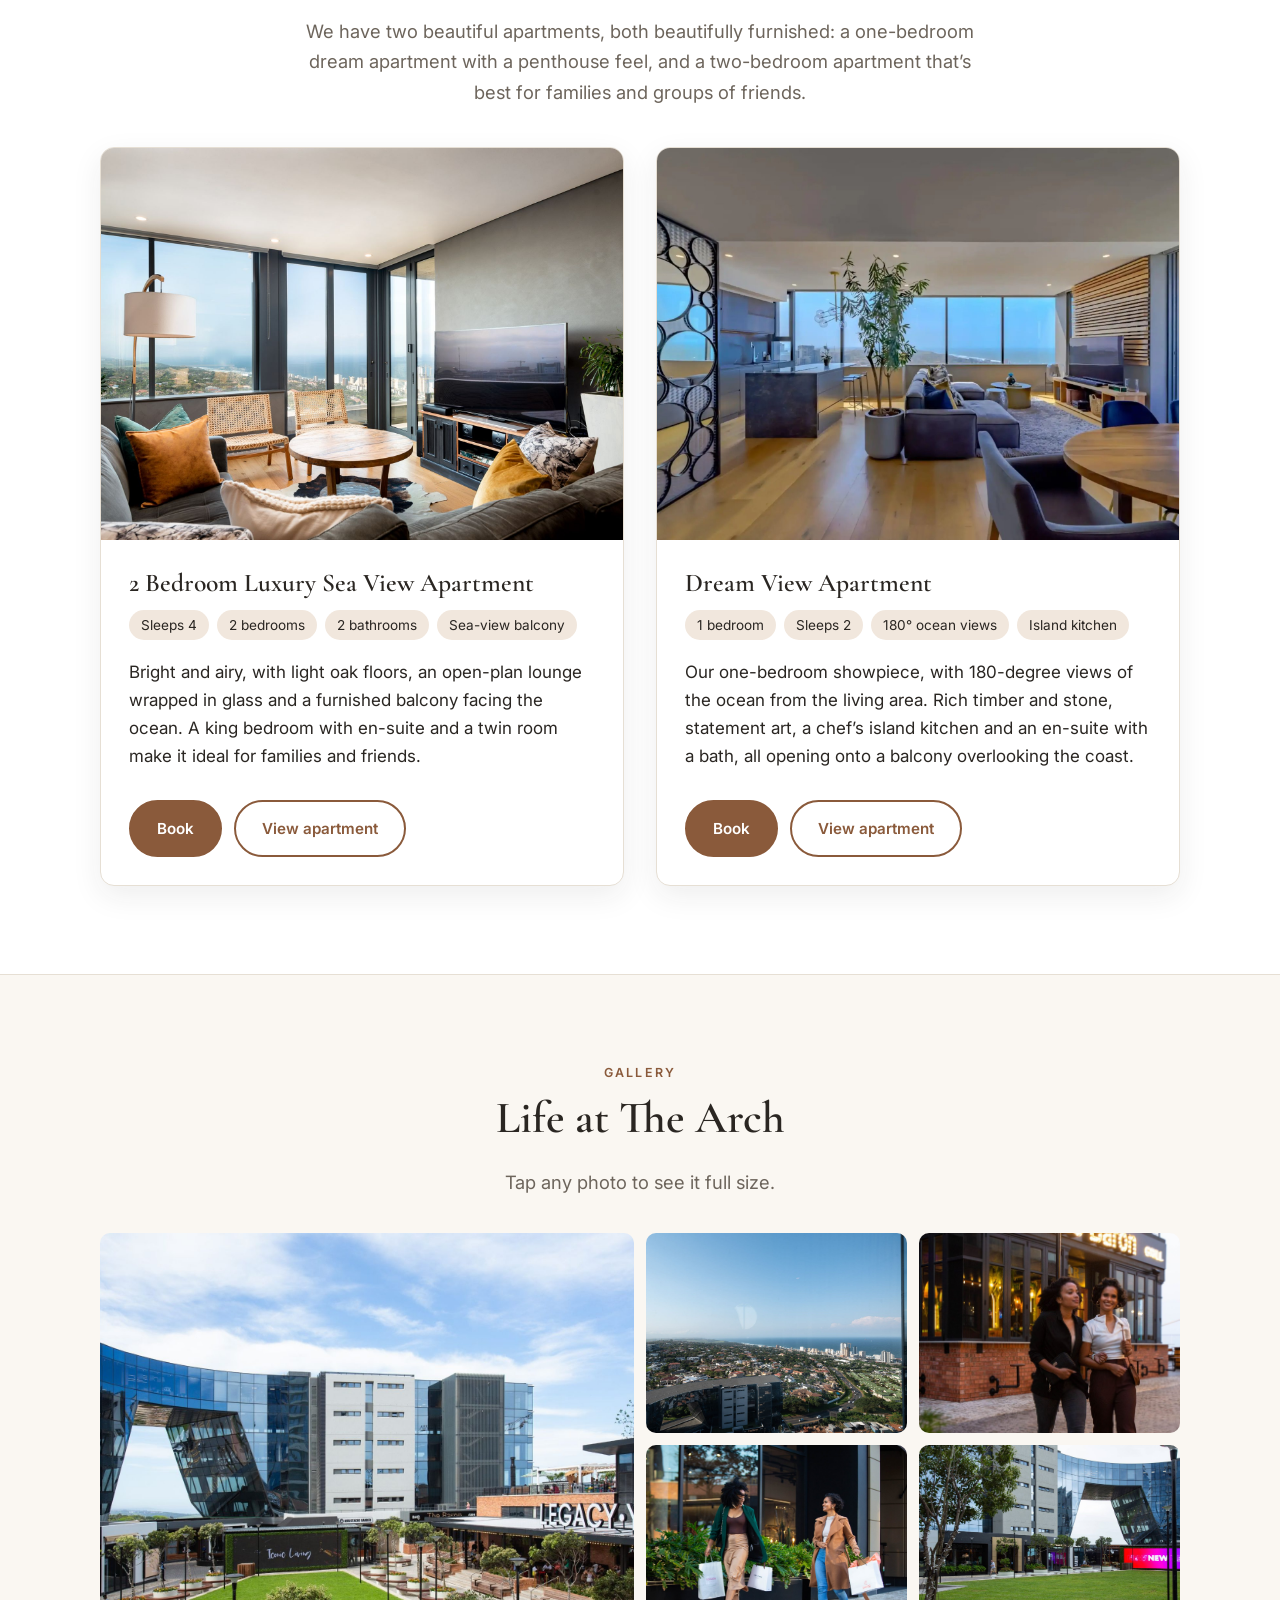
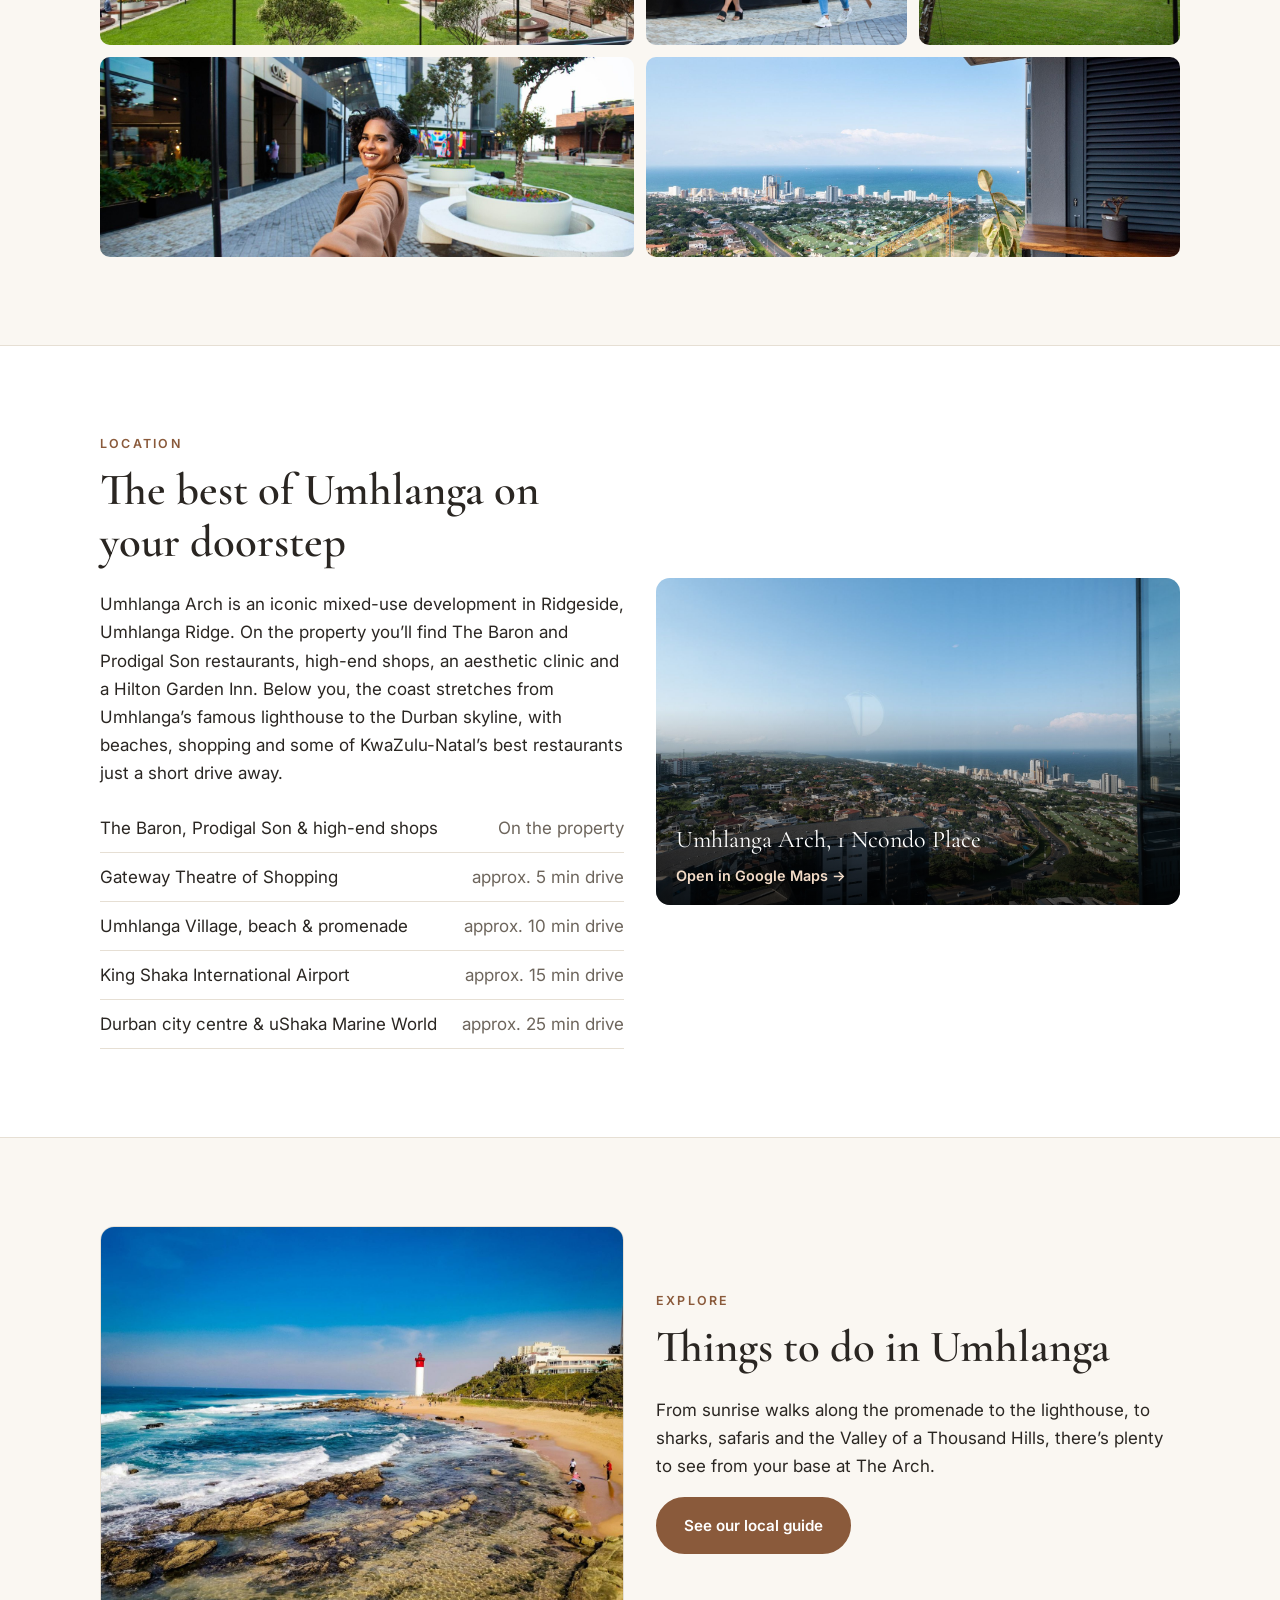
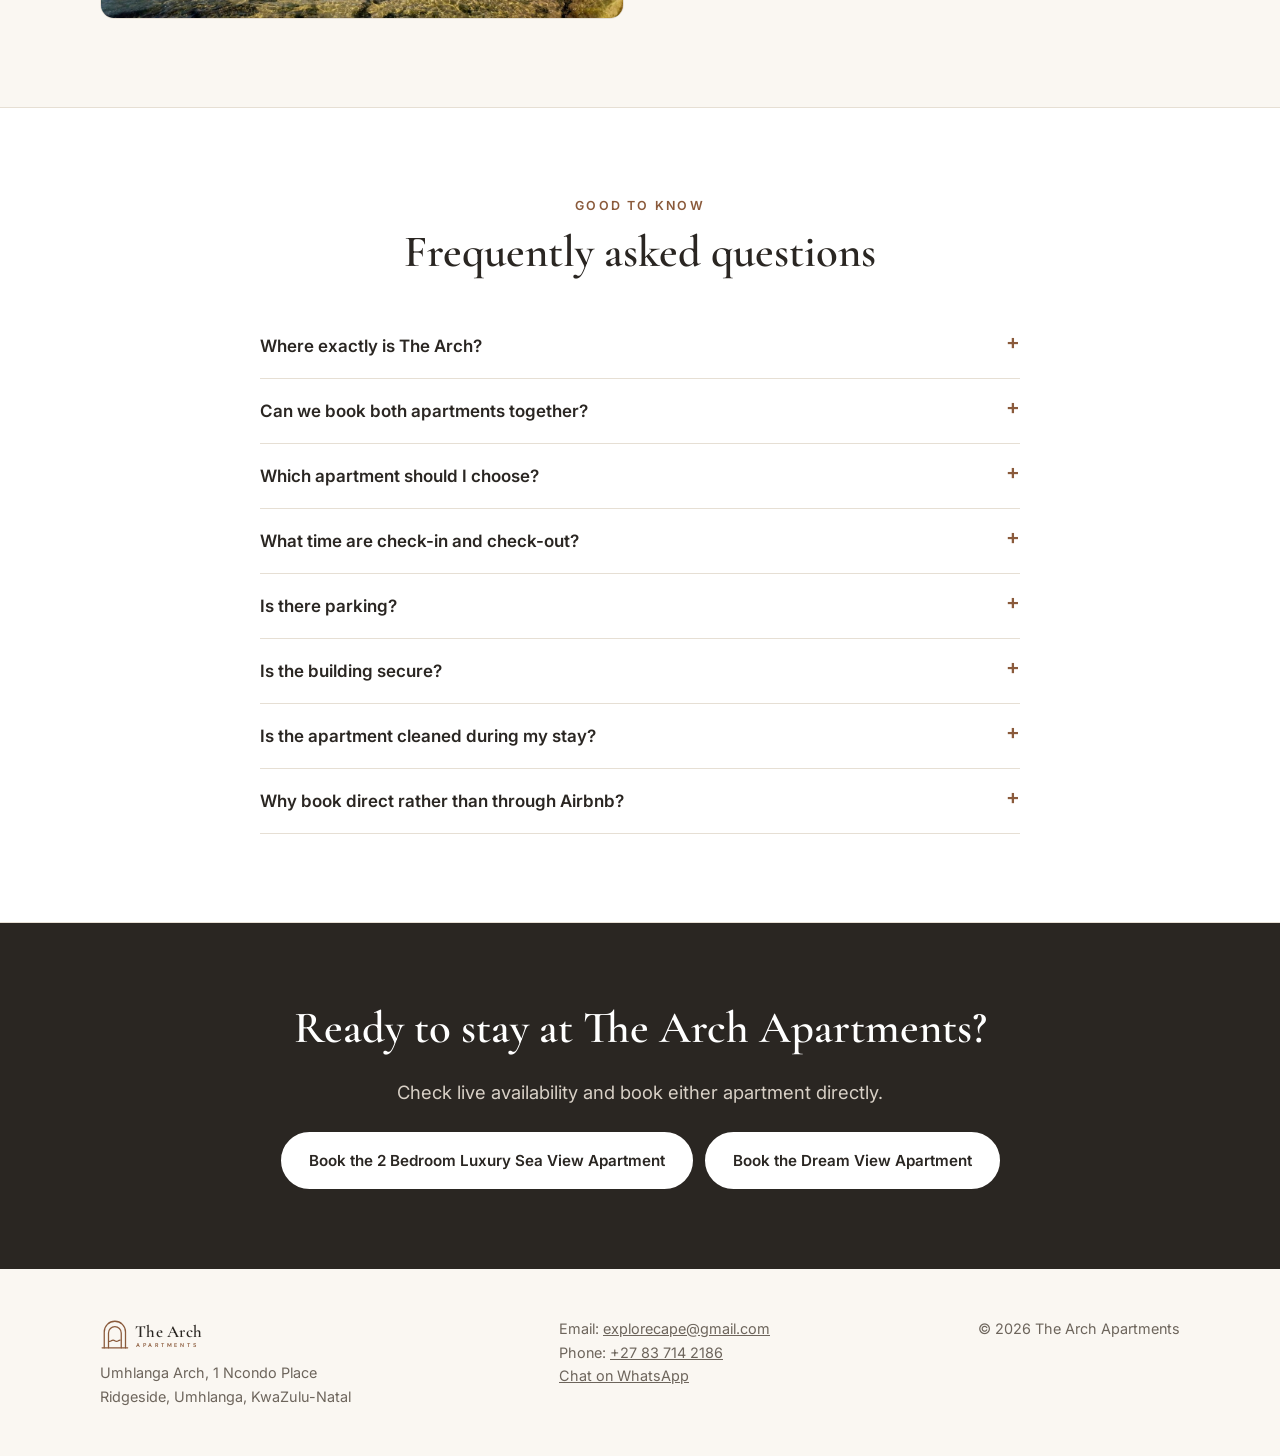
==== commit 08893837: "Add contact email, phone and WhatsApp Book buttons open a WhatsApp chat with a prefilled availabilit" ====
--- a/index.html
+++ b/index.html
@@ -1,18 +1,32 @@
 <!DOCTYPE html>
-<html lang="en-GB">
+<html lang="en-ZA">
 <head>
   <meta charset="utf-8">
   <meta name="viewport" content="width=device-width, initial-scale=1">
-  <title>The Arch Apartments | Luxury Sea-View Stays in Umhlanga</title>
-  <meta name="description" content="Two beautifully furnished sea-view apartments in Umhlanga Arch, Umhlanga Ridge, Durban. Book direct for the best rate.">
-  <meta property="og:title" content="The Arch Apartments | Luxury Sea-View Stays in Umhlanga">
-  <meta property="og:description" content="Two beautifully furnished sea-view apartments in Umhlanga Arch, Umhlanga Ridge, Durban. Book direct for the best rate.">
-  <meta property="og:image" content="images/building/whalebone-pier.jpg">
+  <title>The Arch Apartments | Sea-View Holiday Apartments in Umhlanga</title>
+  <meta name="description" content="Self-catering sea-view apartments in Umhlanga Arch, Umhlanga Ridge, Durban. A 2-bedroom family apartment and a 1-bedroom penthouse-style stay. Book direct.">
+  <link rel="canonical" href="https://kaylag98.github.io/Arch/">
+  <meta name="robots" content="index, follow">
+  <meta name="theme-color" content="#8a5a3b">
+  <meta property="og:type" content="website">
+  <meta property="og:site_name" content="The Arch Apartments">
+  <meta property="og:locale" content="en_ZA">
+  <meta property="og:url" content="https://kaylag98.github.io/Arch/">
+  <meta property="og:title" content="The Arch Apartments | Sea-View Holiday Apartments in Umhlanga">
+  <meta property="og:description" content="Self-catering sea-view apartments in Umhlanga Arch, Umhlanga Ridge, Durban. A 2-bedroom family apartment and a 1-bedroom penthouse-style stay. Book direct.">
+  <meta property="og:image" content="https://kaylag98.github.io/Arch/images/building/whalebone-pier.jpg">
+  <meta name="twitter:card" content="summary_large_image">
+  <meta name="twitter:title" content="The Arch Apartments | Sea-View Holiday Apartments in Umhlanga">
+  <meta name="twitter:description" content="Self-catering sea-view apartments in Umhlanga Arch, Umhlanga Ridge, Durban. A 2-bedroom family apartment and a 1-bedroom penthouse-style stay. Book direct.">
+  <meta name="twitter:image" content="https://kaylag98.github.io/Arch/images/building/whalebone-pier.jpg">
   <link rel="preconnect" href="https://fonts.googleapis.com">
   <link rel="preconnect" href="https://fonts.gstatic.com" crossorigin>
   <link href="https://fonts.googleapis.com/css2?family=Cormorant+Garamond:wght@500;600&family=DM+Sans:wght@400;500;600&family=Inter:wght@400;600&display=swap" rel="stylesheet">
   <link rel="icon" href="images/brand/icon.svg" type="image/svg+xml">
+  <link rel="apple-touch-icon" href="images/brand/icon.png">
   <link rel="stylesheet" href="css/style.css">
+  <script type="application/ld+json">{"@context": "https://schema.org", "@type": "LodgingBusiness", "@id": "https://kaylag98.github.io/Arch/#business", "name": "The Arch Apartments", "description": "Two beautifully furnished self-catering sea-view apartments in Umhlanga Arch, Umhlanga Ridge, Durban.", "url": "https://kaylag98.github.io/Arch/", "logo": "https://kaylag98.github.io/Arch/images/brand/logo.png", "image": ["https://kaylag98.github.io/Arch/images/building/whalebone-pier.jpg", "https://kaylag98.github.io/Arch/images/apartment-1/cover.jpg", "https://kaylag98.github.io/Arch/images/apartment-2/cover.jpg"], "address": {"@type": "PostalAddress", "streetAddress": "Umhlanga Arch, 1 Ncondo Place", "addressLocality": "Umhlanga", "addressRegion": "KwaZulu-Natal", "addressCountry": "ZA"}, "telephone": "+27837142186", "email": "explorecape@gmail.com", "checkinTime": "15:00", "checkoutTime": "10:00", "smokingAllowed": false, "amenityFeature": [{"@type": "LocationFeatureSpecification", "name": "Sea views", "value": true}, {"@type": "LocationFeatureSpecification", "name": "Air conditioning", "value": true}, {"@type": "LocationFeatureSpecification", "name": "Wi-Fi", "value": true}, {"@type": "LocationFeatureSpecification", "name": "Furnished balcony", "value": true}, {"@type": "LocationFeatureSpecification", "name": "Biometric access control", "value": true}, {"@type": "LocationFeatureSpecification", "name": "24-hour security", "value": true}]}</script>
+  <script type="application/ld+json">{"@context": "https://schema.org", "@type": "FAQPage", "mainEntity": [{"@type": "Question", "name": "Where exactly is The Arch?", "acceptedAnswer": {"@type": "Answer", "text": "Both apartments are in Umhlanga Arch, 1 Ncondo Place, Ridgeside, Umhlanga, KwaZulu-Natal. Full arrival instructions are sent with your booking confirmation."}}, {"@type": "Question", "name": "Can we book both apartments together?", "acceptedAnswer": {"@type": "Answer", "text": "Yes. Both apartments are in the same building, which makes them ideal for families and groups who want to be together but still have their own space. Simply book each apartment for the same dates."}}, {"@type": "Question", "name": "Which apartment should I choose?", "acceptedAnswer": {"@type": "Answer", "text": "The 2 Bedroom Luxury Sea View Apartment has a king room and a twin room and sleeps up to four, so it’s best for families and groups of friends. The Dream View Apartment is a one-bedroom apartment with a penthouse feel and 180-degree ocean views, ideal for couples or a special trip."}}, {"@type": "Question", "name": "What time are check-in and check-out?", "acceptedAnswer": {"@type": "Answer", "text": "Check-in is between 15:00 and 21:00, and check-out is before 10:00."}}, {"@type": "Question", "name": "Is there parking?", "acceptedAnswer": {"@type": "Answer", "text": "The Luxury Sea View Apartment comes with up to two parking bays. For the Dream View Apartment, let us know when you book if you’re arriving by car and we’ll send you the parking details."}}, {"@type": "Question", "name": "Is the building secure?", "acceptedAnswer": {"@type": "Answer", "text": "Yes. Umhlanga Arch has biometric access control, 24-hour CCTV and 24-hour security on the ground floor, plus a professional concierge service."}}, {"@type": "Question", "name": "Is the apartment cleaned during my stay?", "acceptedAnswer": {"@type": "Answer", "text": "As holiday apartments we don’t offer daily cleans, but if you’d like your apartment cleaned during your stay, just speak to the concierge and arrange payment through them."}}, {"@type": "Question", "name": "Why book direct rather than through Airbnb?", "acceptedAnswer": {"@type": "Answer", "text": "Booking direct means no platform service fees, so you get our best available rate, and you deal with us personally from enquiry to check-out."}}]}</script>
 </head>
 <body>
 
@@ -180,8 +194,9 @@
   <div class="container footer-inner">
     <div><span class="footer-logo"><svg class="logo" viewBox="0 0 300 64" role="img" aria-label="The Arch Apartments">  <g fill="none" stroke="var(--accent)" stroke-width="2.4" stroke-linecap="round" stroke-linejoin="round">    <path d="M8 58V28a20 20 0 0 1 40 0v30"/>    <path d="M16 58V30a12 12 0 0 1 24 0v28"/>    <path d="M18 46c3.3 0 3.3-2.6 6.6-2.6s3.3 2.6 6.6 2.6 3.3-2.6 6.6-2.6"/>    <path d="M4 58h48"/>  </g>  <text x="66" y="38" font-family="Cormorant Garamond, Georgia, serif" font-size="32" font-weight="600" fill="var(--ink)" letter-spacing="0.5">The Arch</text>  <text x="67.5" y="56" font-family="DM Sans, Helvetica Neue, Arial, sans-serif" font-size="10.5" font-weight="600" fill="var(--accent)" letter-spacing="5.2">APARTMENTS</text></svg></span>Umhlanga Arch, 1 Ncondo Place<br>Ridgeside, Umhlanga, KwaZulu-Natal</div>
     <div>
-      Email: <a data-email href="#"></a><br>
-      <span data-phone-wrap>Phone / WhatsApp: <a data-phone href="#"></a></span>
+      Email: <a data-email href="mailto:explorecape@gmail.com">explorecape@gmail.com</a><br>
+      <span data-phone-wrap>Phone: <a data-phone href="tel:+27837142186">+27 83 714 2186</a></span><br>
+      <span data-whatsapp-wrap><a data-whatsapp href="https://wa.me/27837142186">Chat on WhatsApp</a></span>
     </div>
     <div>© <span id="year"></span> The Arch Apartments</div>
   </div>
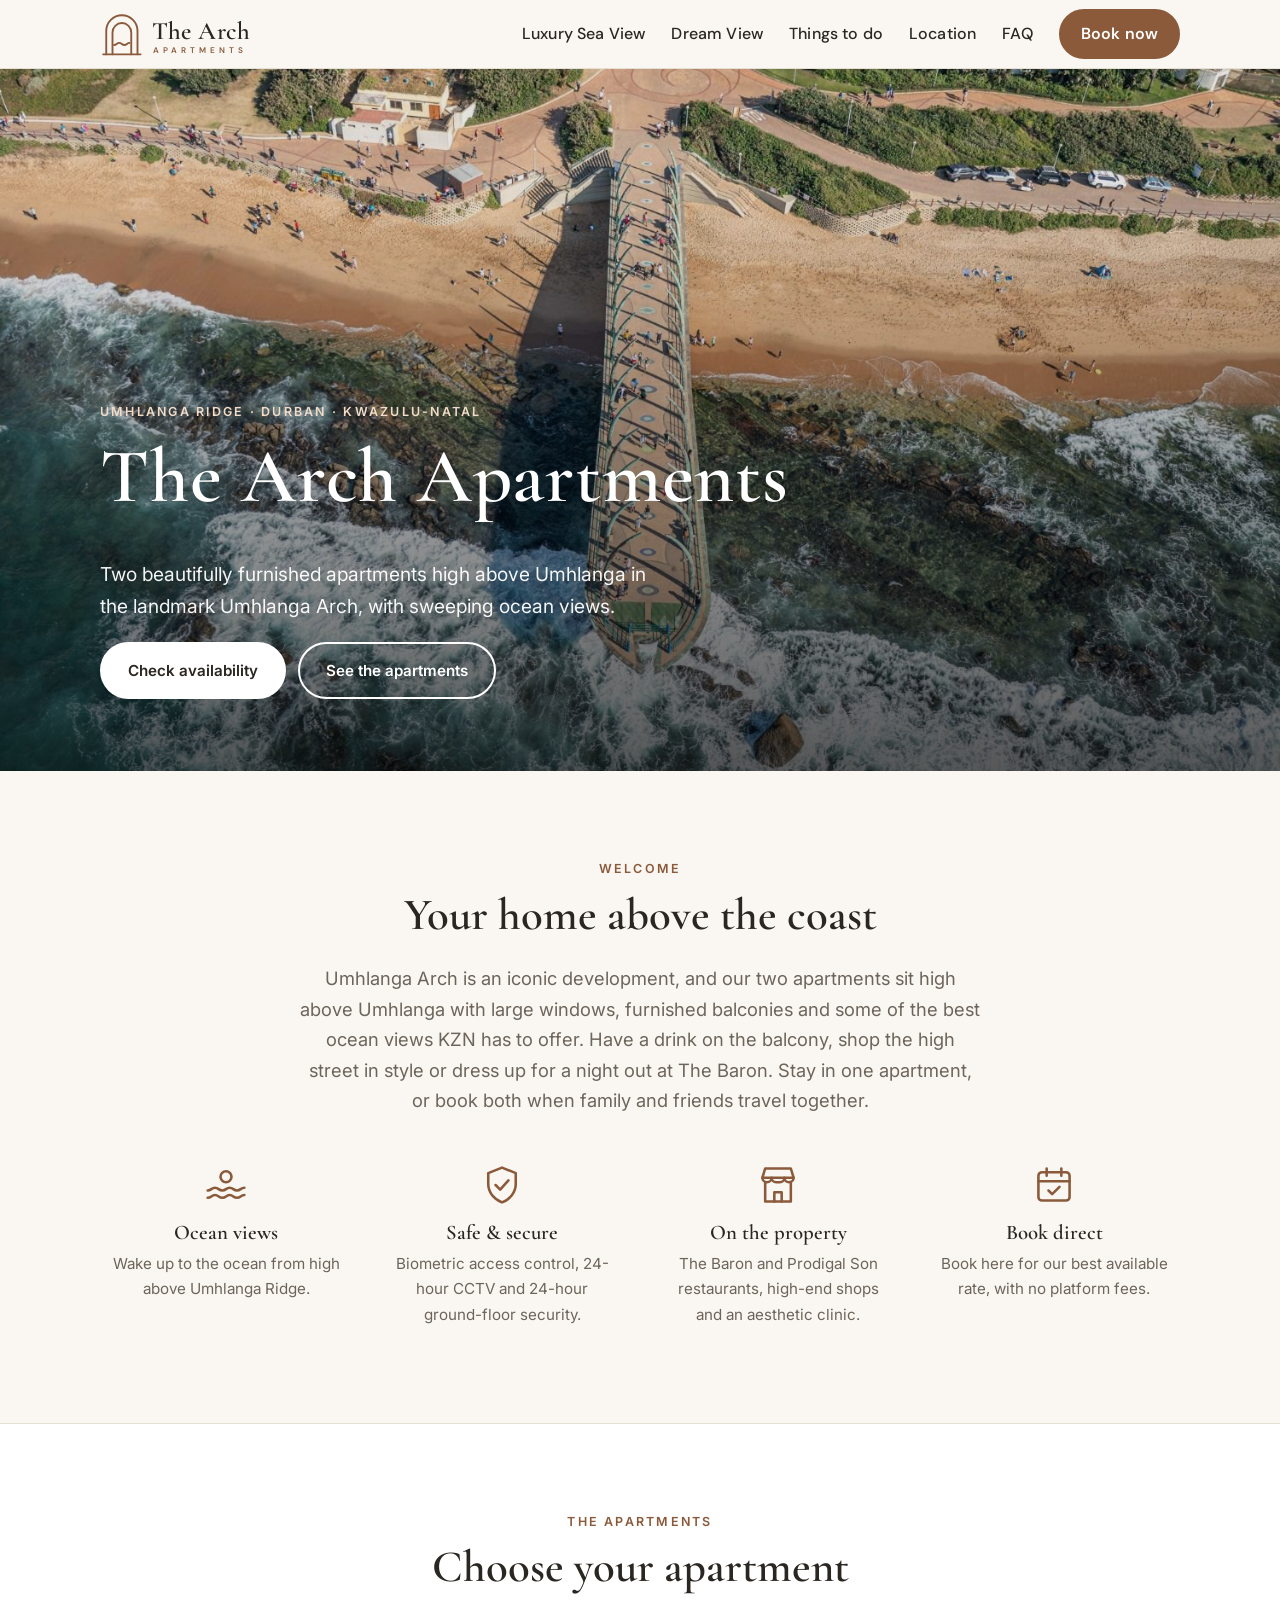
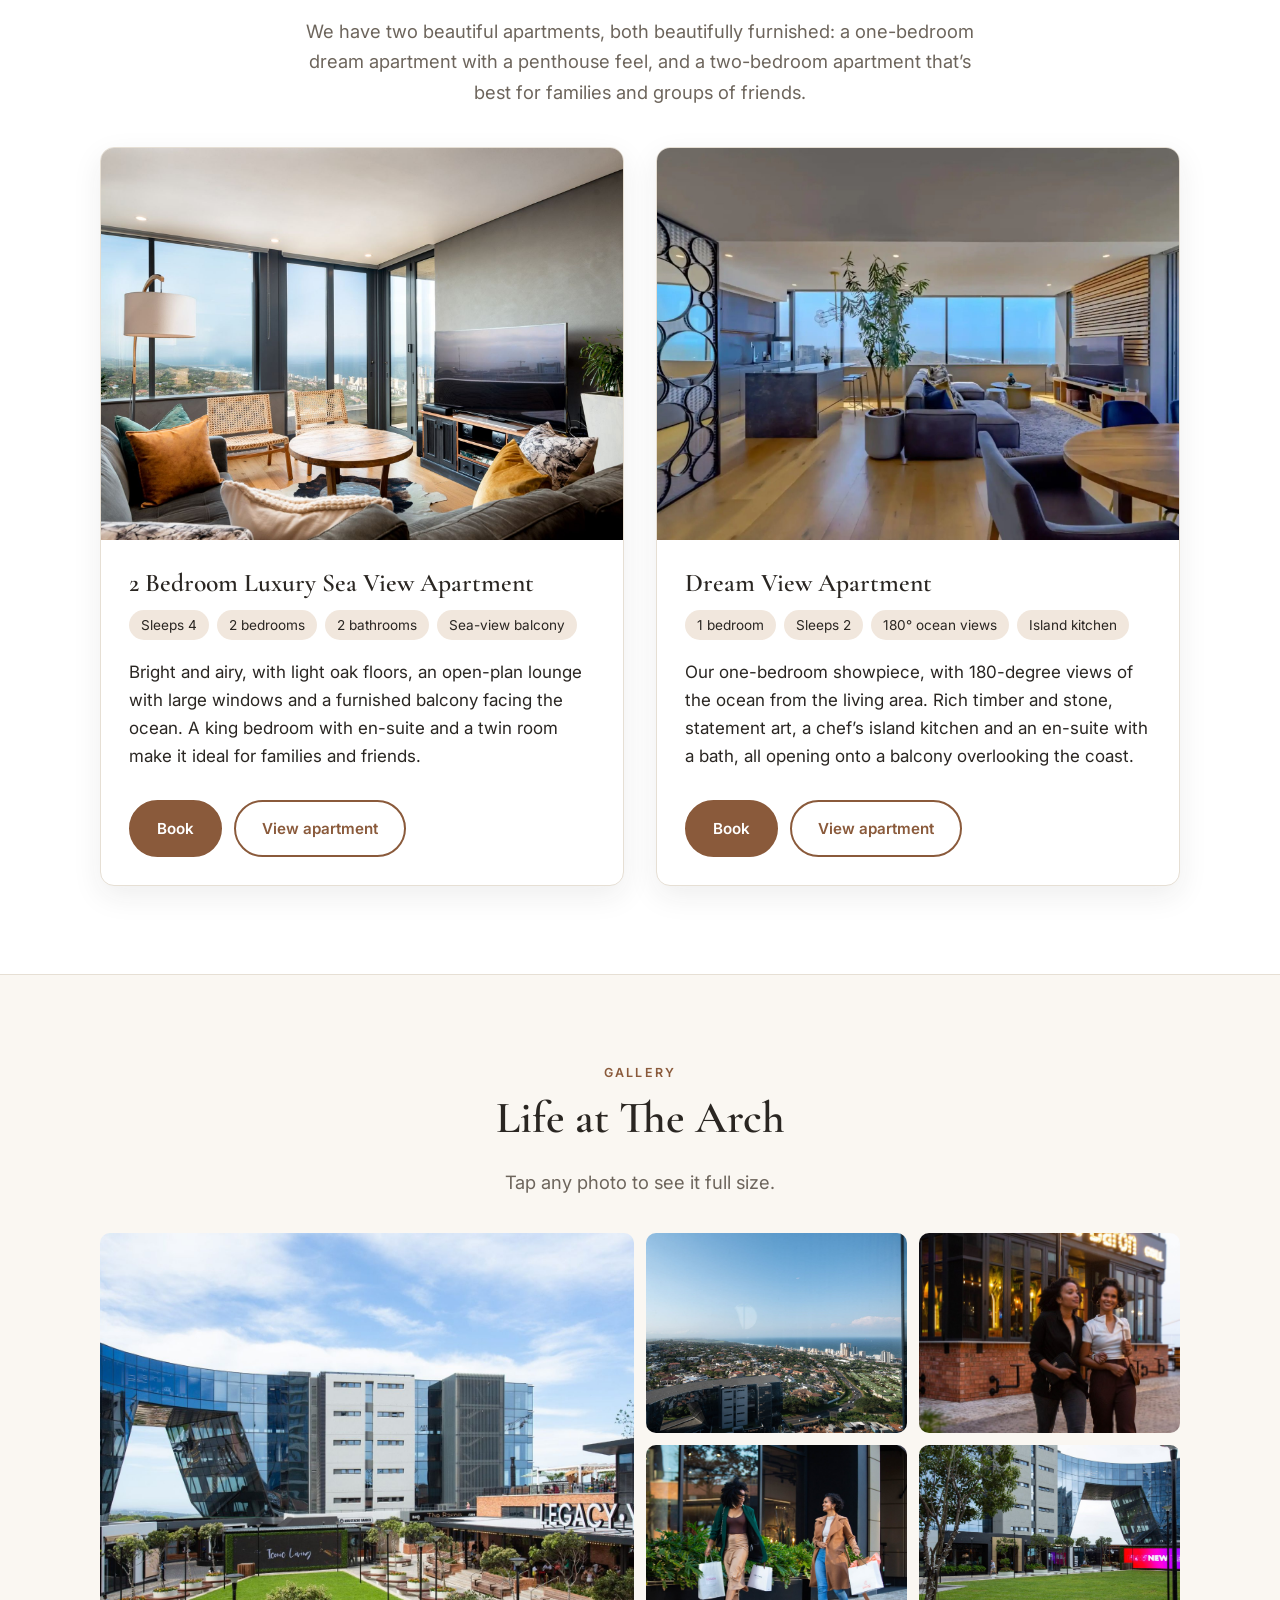
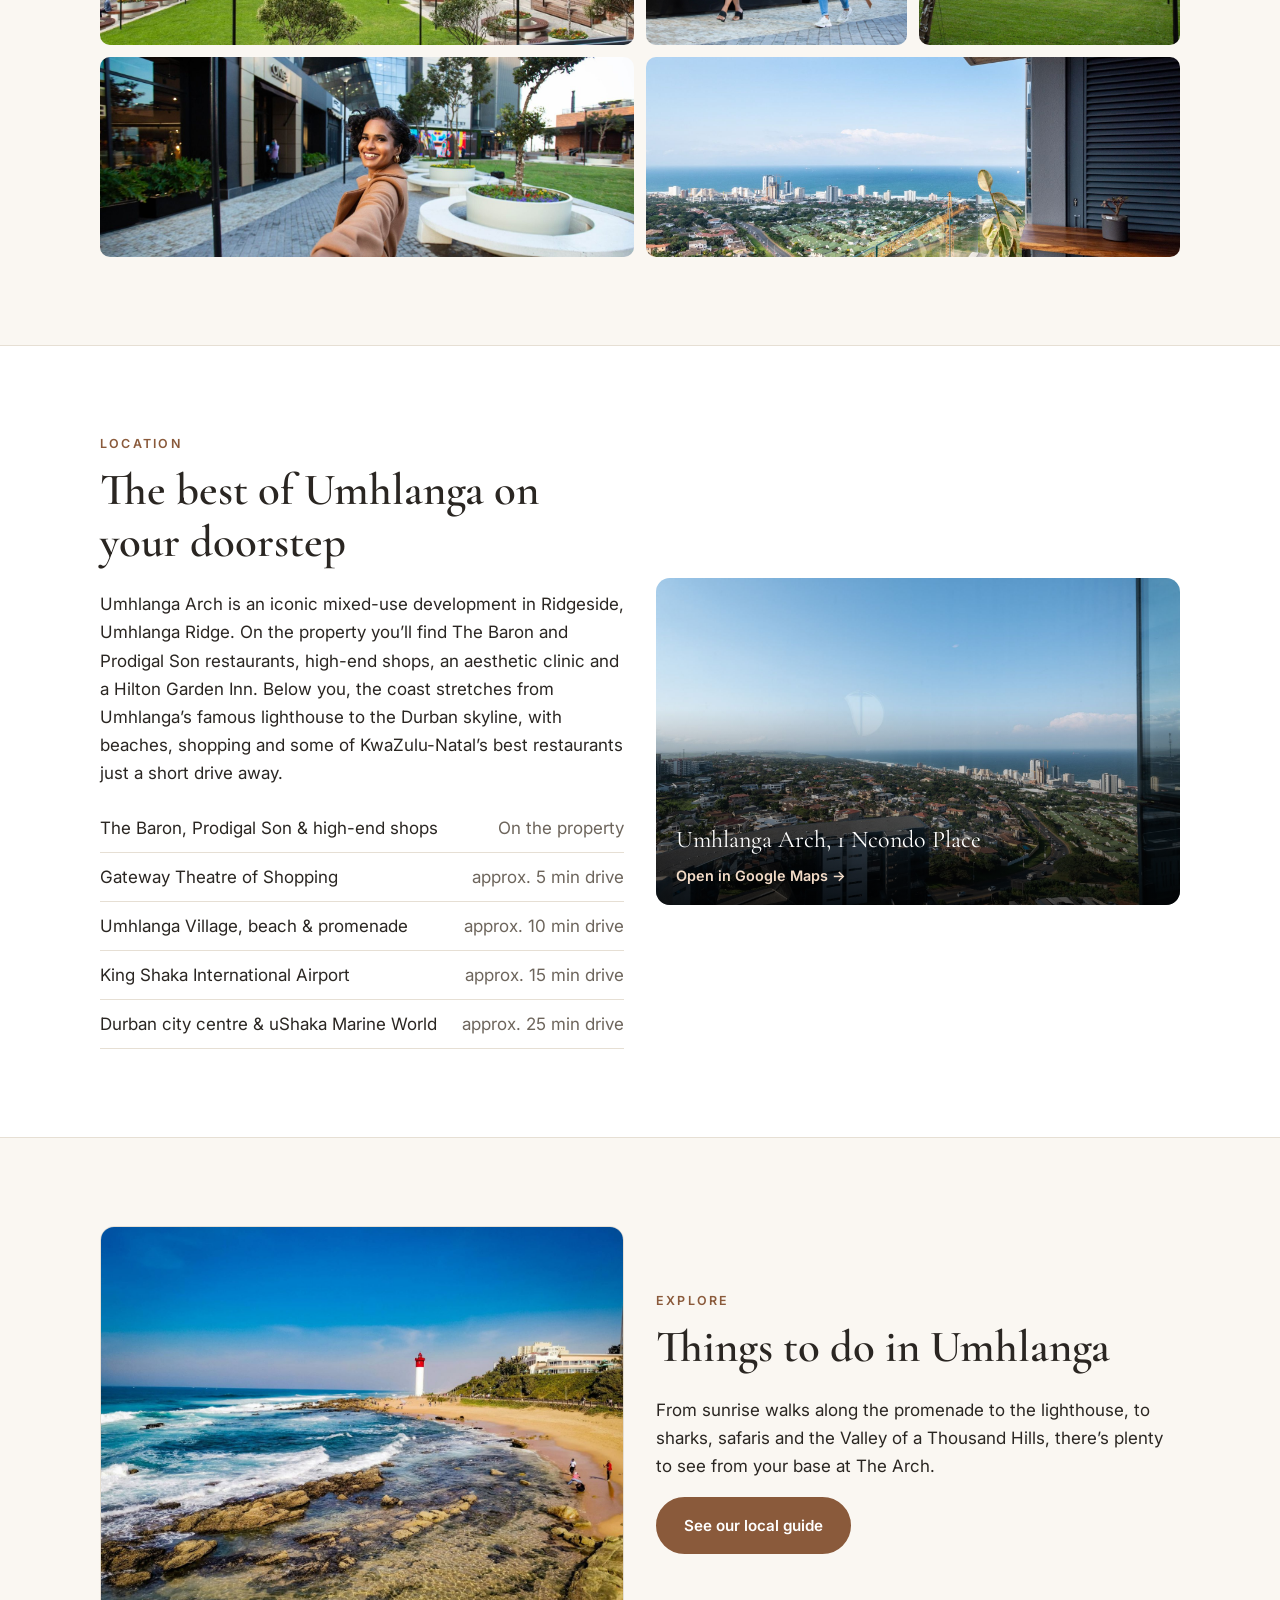
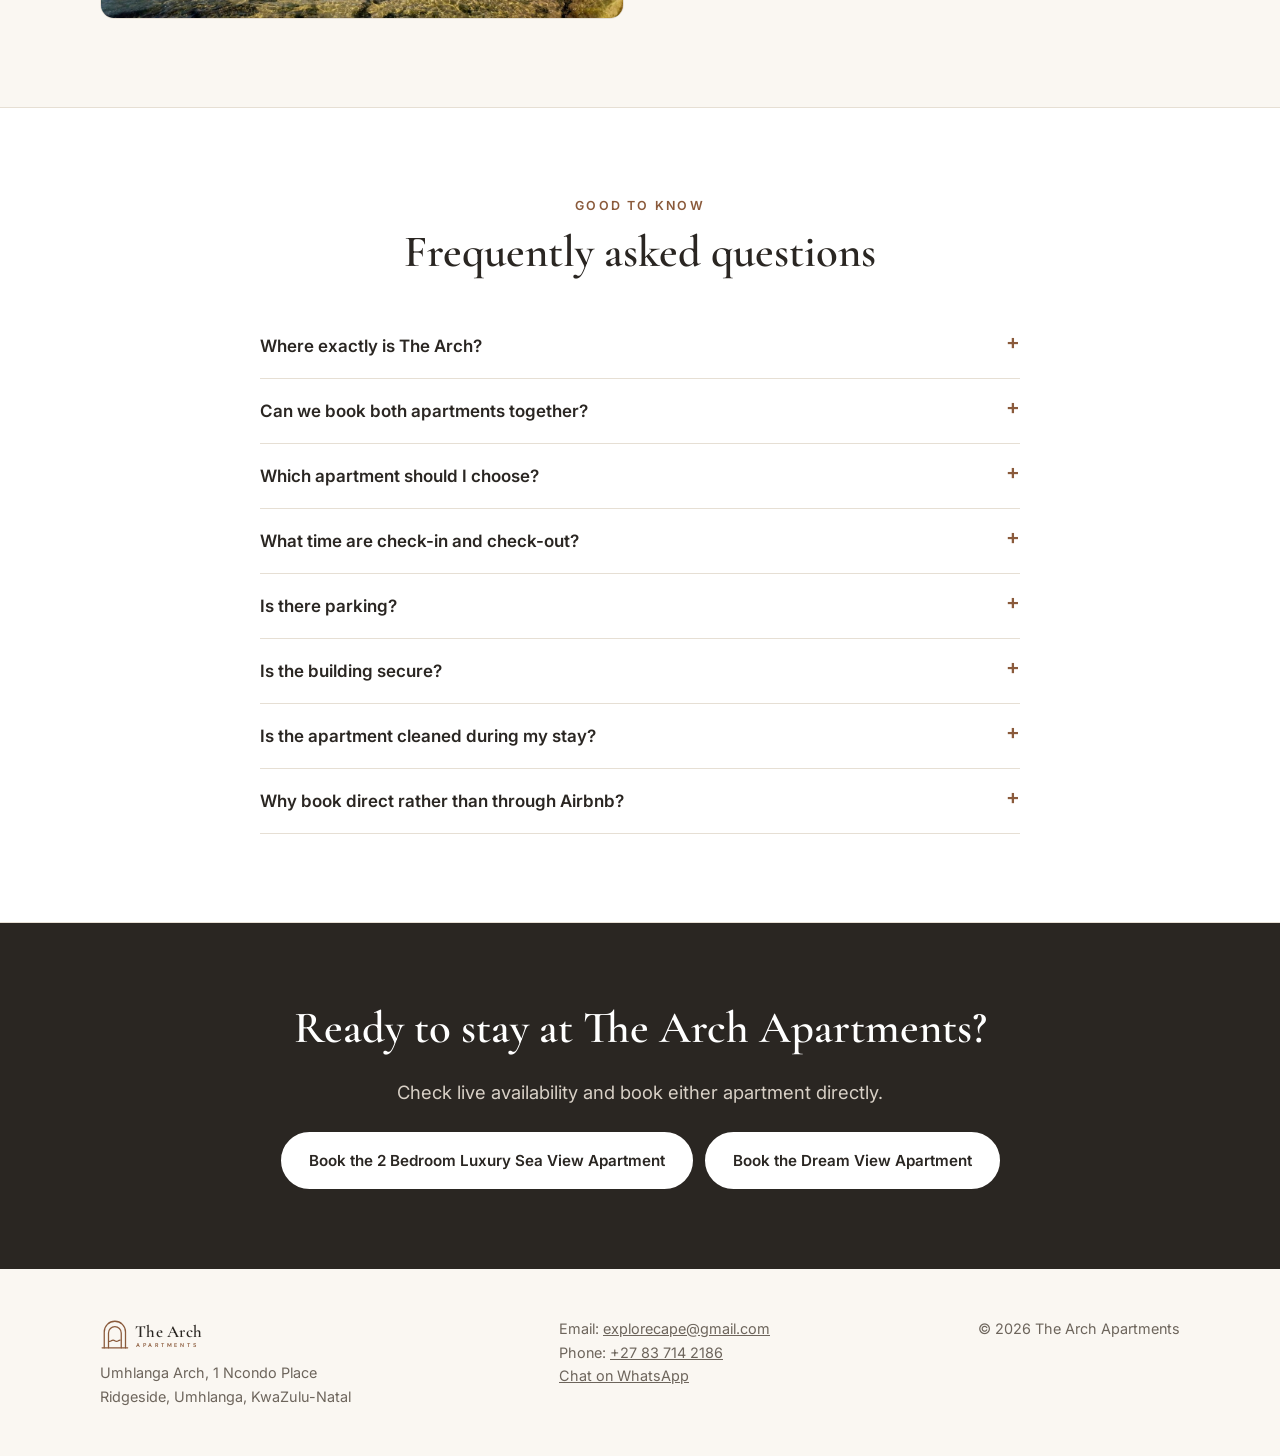
==== commit a57a5b44: "Describe windows as large rather than floor-to-ceiling Co-Authored-By: Claude Opus 5.5 <noreply@anth" ====
--- a/index.html
+++ b/index.html
@@ -62,7 +62,7 @@
   <div class="container center">
     <div class="eyebrow">Welcome</div>
     <h2>Your home above the coast</h2>
-    <p class="lead">Umhlanga Arch is an iconic development, and our two apartments sit high above Umhlanga with floor-to-ceiling windows, furnished balconies and some of the best ocean views KZN has to offer. Have a drink on the balcony, shop the high street in style or dress up for a night out at The Baron. Stay in one apartment, or book both when family and friends travel together.</p>
+    <p class="lead">Umhlanga Arch is an iconic development, and our two apartments sit high above Umhlanga with large windows, furnished balconies and some of the best ocean views KZN has to offer. Have a drink on the balcony, shop the high street in style or dress up for a night out at The Baron. Stay in one apartment, or book both when family and friends travel together.</p>
     <div class="features">
       <div class="feature"><svg class="feature-icon" viewBox="0 0 24 24" aria-hidden="true"><path d="M2 15c2 0 2-1.5 4-1.5S8 15 10 15s2-1.5 4-1.5 2 1.5 4 1.5 2-1.5 4-1.5"/><path d="M2 19c2 0 2-1.5 4-1.5S8 19 10 19s2-1.5 4-1.5 2 1.5 4 1.5 2-1.5 4-1.5"/><circle cx="12" cy="7.5" r="3"/></svg><h3>Ocean views</h3><p>Wake up to the ocean from high above Umhlanga Ridge.</p></div>
       <div class="feature"><svg class="feature-icon" viewBox="0 0 24 24" aria-hidden="true"><path d="M12 2.5 4.5 5.5v6c0 4.6 3.2 8.4 7.5 10 4.3-1.6 7.5-5.4 7.5-10v-6z"/><path d="m8.5 12 2.5 2.5 4.5-5"/></svg><h3>Safe &amp; secure</h3><p>Biometric access control, 24-hour CCTV and 24-hour ground-floor security.</p></div>
@@ -85,7 +85,7 @@
         <div class="card-body">
           <h3 data-apt-name="apartment-1">2 Bedroom Luxury Sea View Apartment</h3>
           <ul class="facts"><li>Sleeps 4</li><li>2 bedrooms</li><li>2 bathrooms</li><li>Sea-view balcony</li></ul>
-          <p>Bright and airy, with light oak floors, an open-plan lounge wrapped in glass and a furnished balcony facing the ocean. A king bedroom with en-suite and a twin room make it ideal for families and friends.</p>
+          <p>Bright and airy, with light oak floors, an open-plan lounge with large windows and a furnished balcony facing the ocean. A king bedroom with en-suite and a twin room make it ideal for families and friends.</p>
           <div class="btn-row">
             <a class="btn" data-book="apartment-1" href="book.html">Book</a>
             <a class="btn ghost" href="apartment-1.html">View apartment</a>
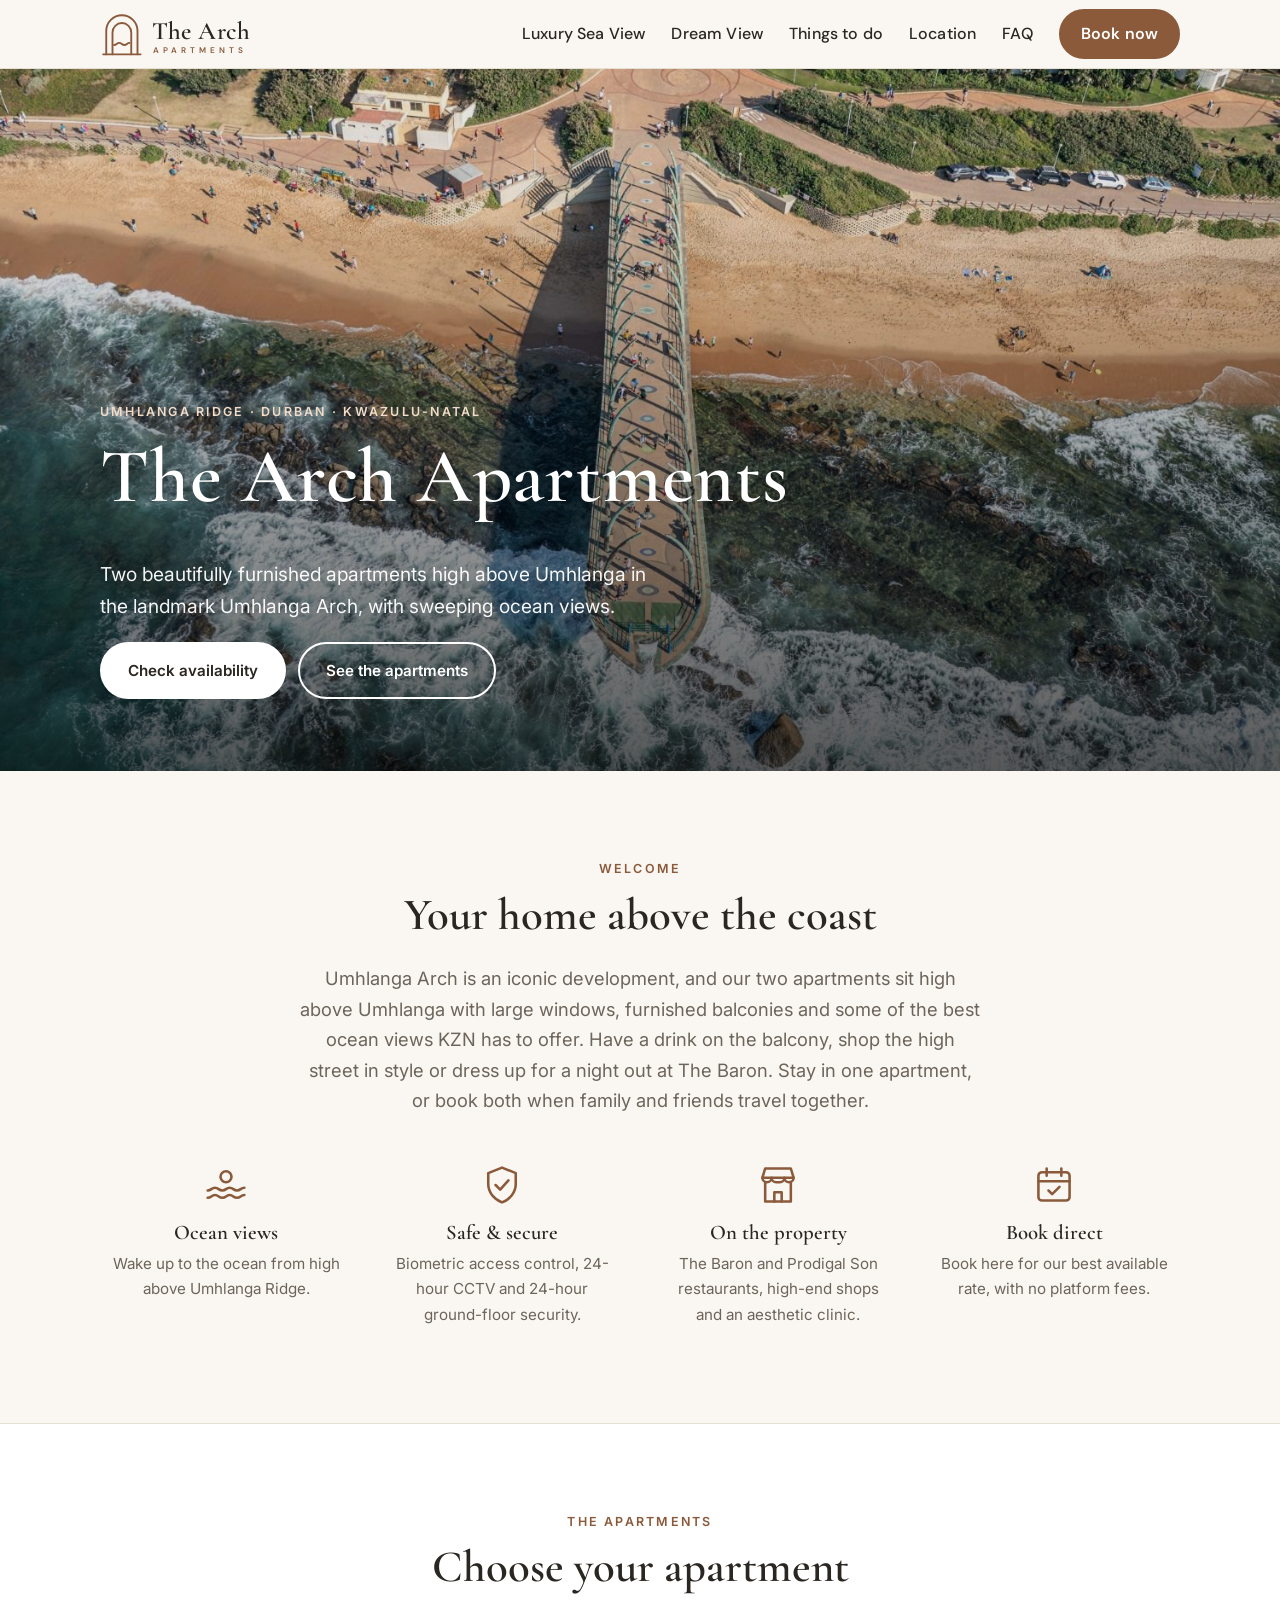
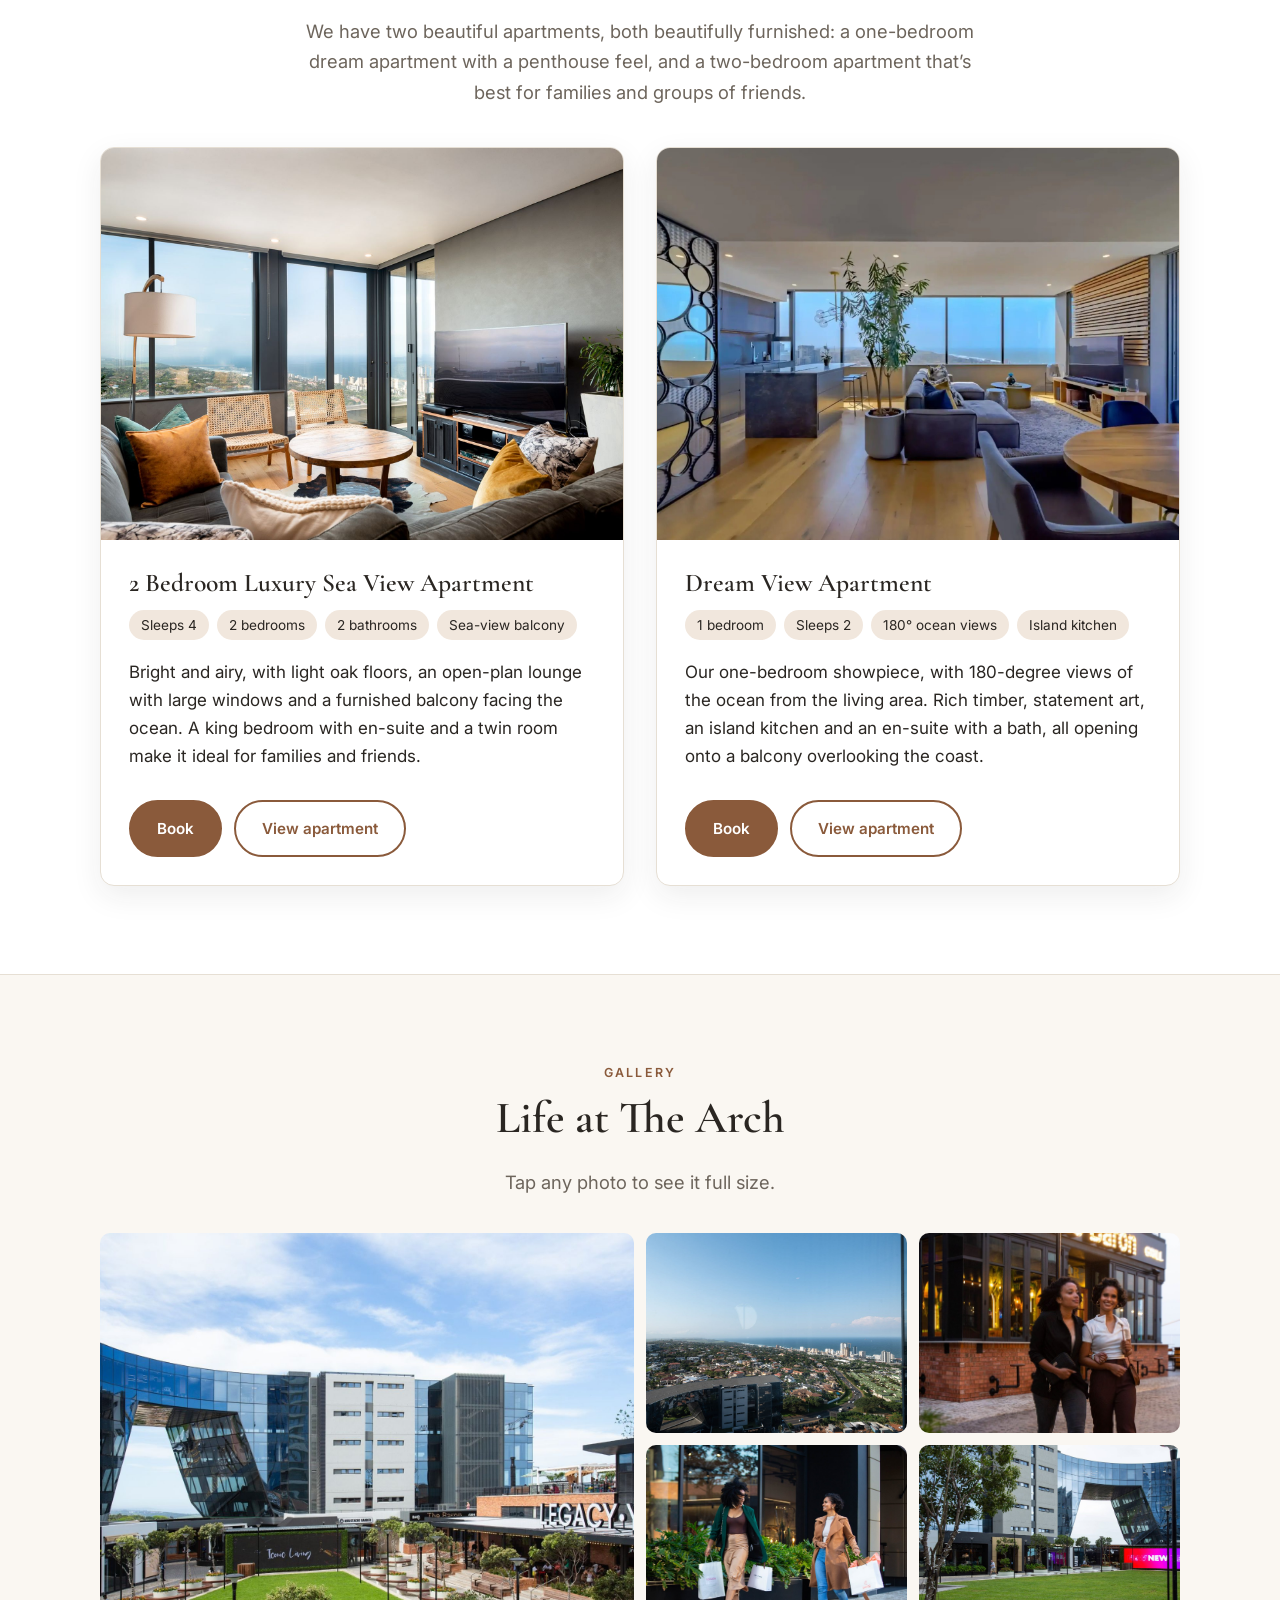
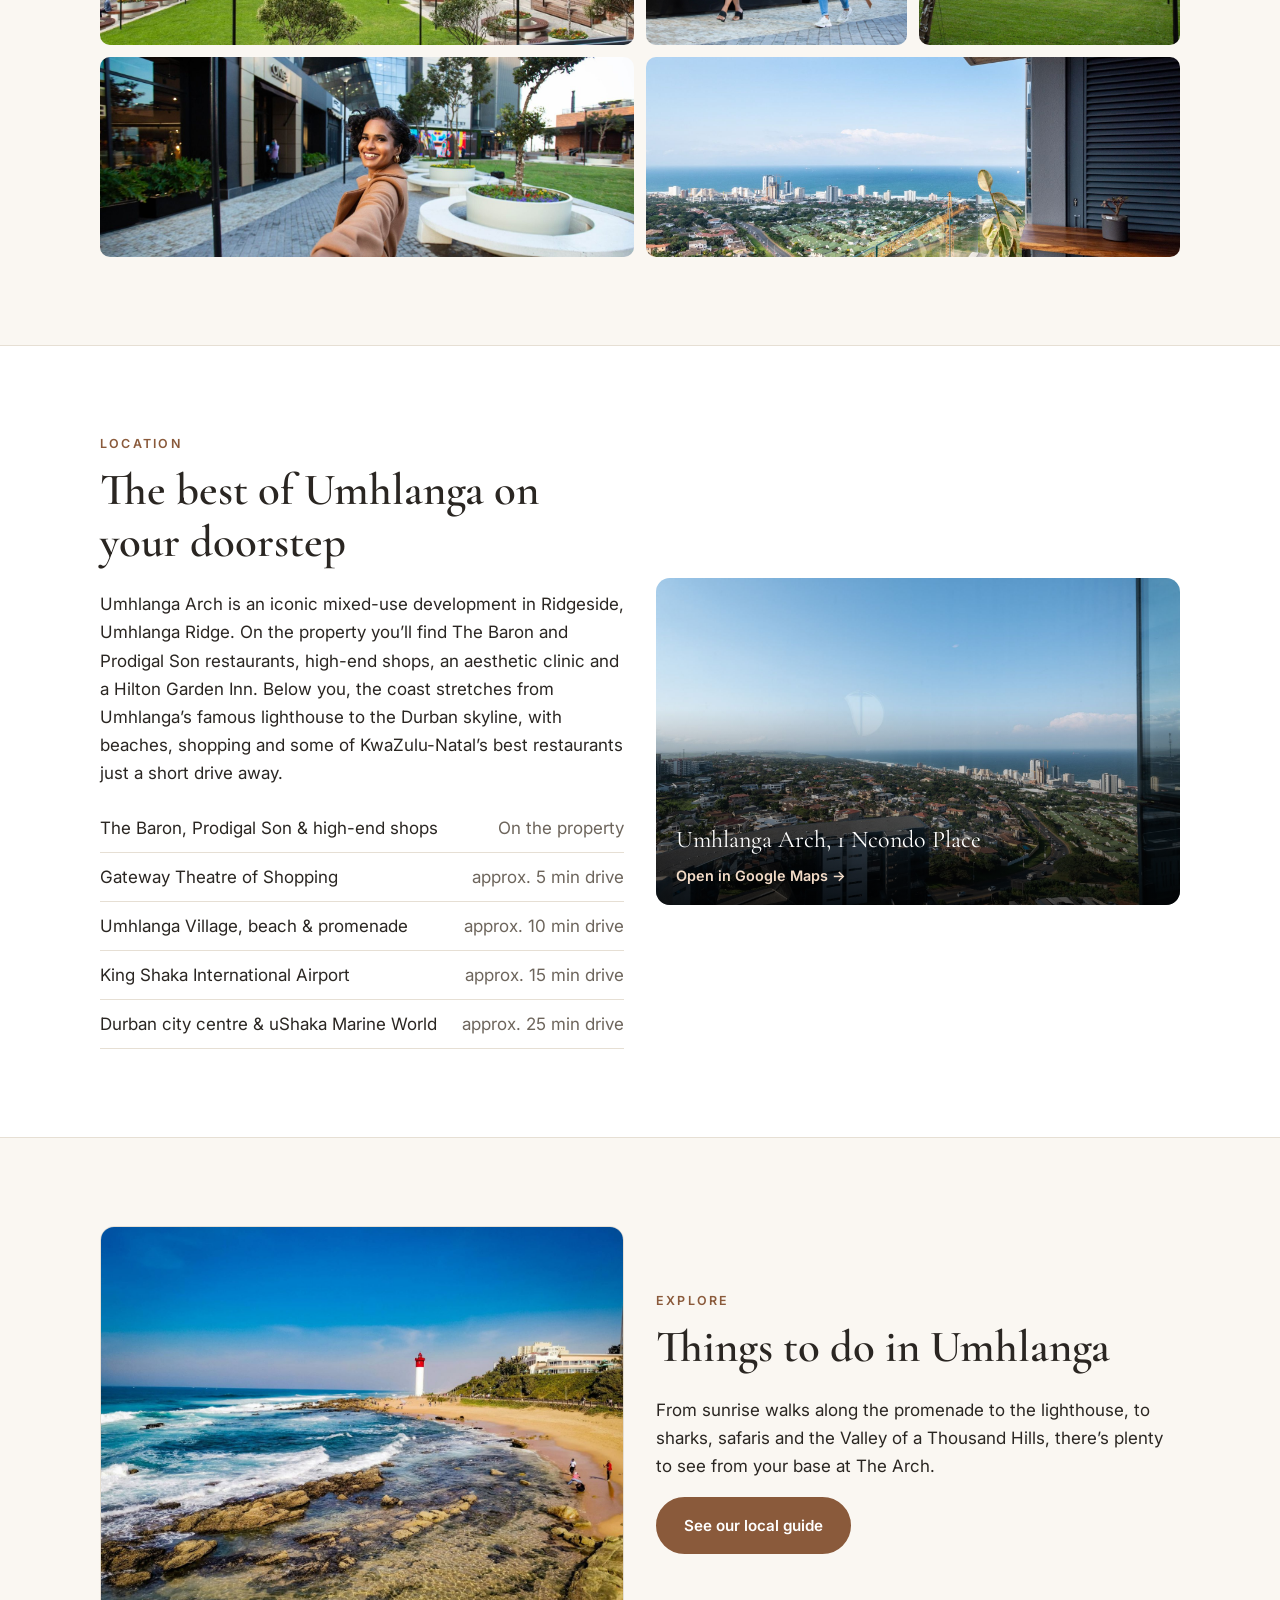
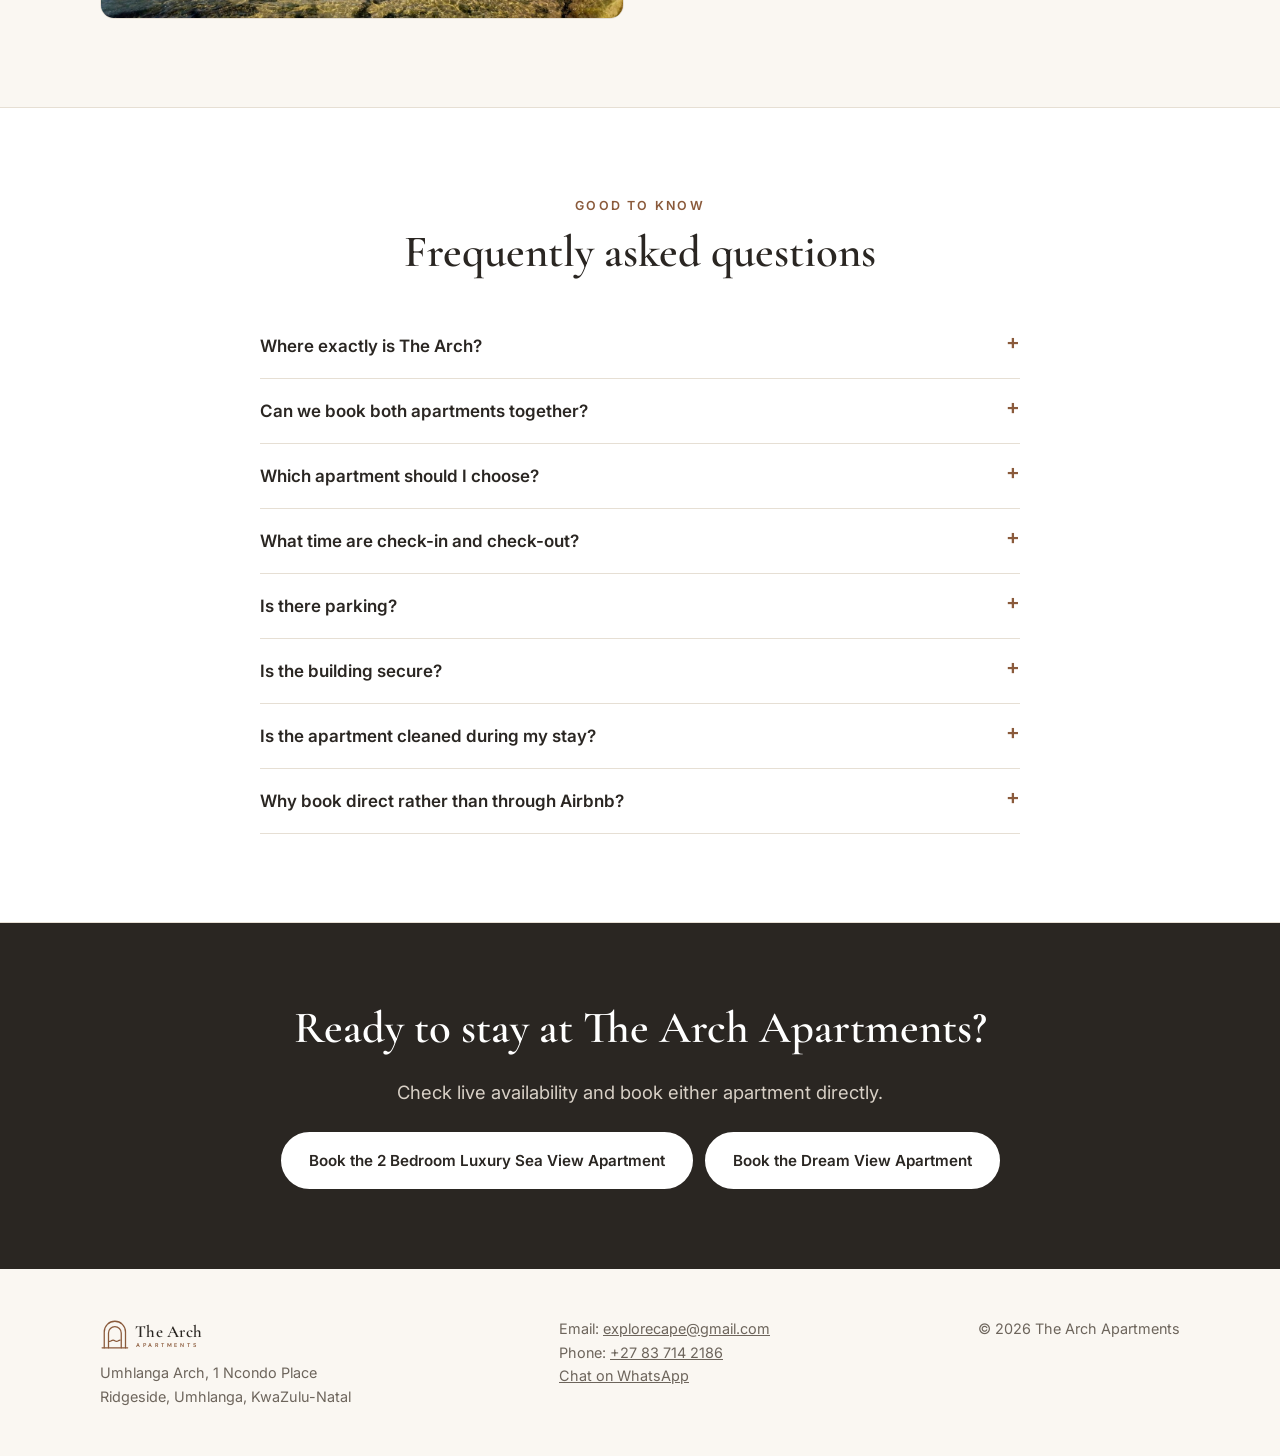
==== commit f4ecb0a8: "Dream View: describe the kitchen island without 'stone' Co-Authored-By: Claude Opus 5.5 <noreply@ant" ====
--- a/index.html
+++ b/index.html
@@ -97,7 +97,7 @@
         <div class="card-body">
           <h3 data-apt-name="apartment-2">Dream View Apartment</h3>
           <ul class="facts"><li>1 bedroom</li><li>Sleeps 2</li><li>180° ocean views</li><li>Island kitchen</li></ul>
-          <p>Our one-bedroom showpiece, with 180-degree views of the ocean from the living area. Rich timber and stone, statement art, a chef’s island kitchen and an en-suite with a bath, all opening onto a balcony overlooking the coast.</p>
+          <p>Our one-bedroom showpiece, with 180-degree views of the ocean from the living area. Rich timber, statement art, an island kitchen and an en-suite with a bath, all opening onto a balcony overlooking the coast.</p>
           <div class="btn-row">
             <a class="btn" data-book="apartment-2" href="book.html">Book</a>
             <a class="btn ghost" href="apartment-2.html">View apartment</a>
